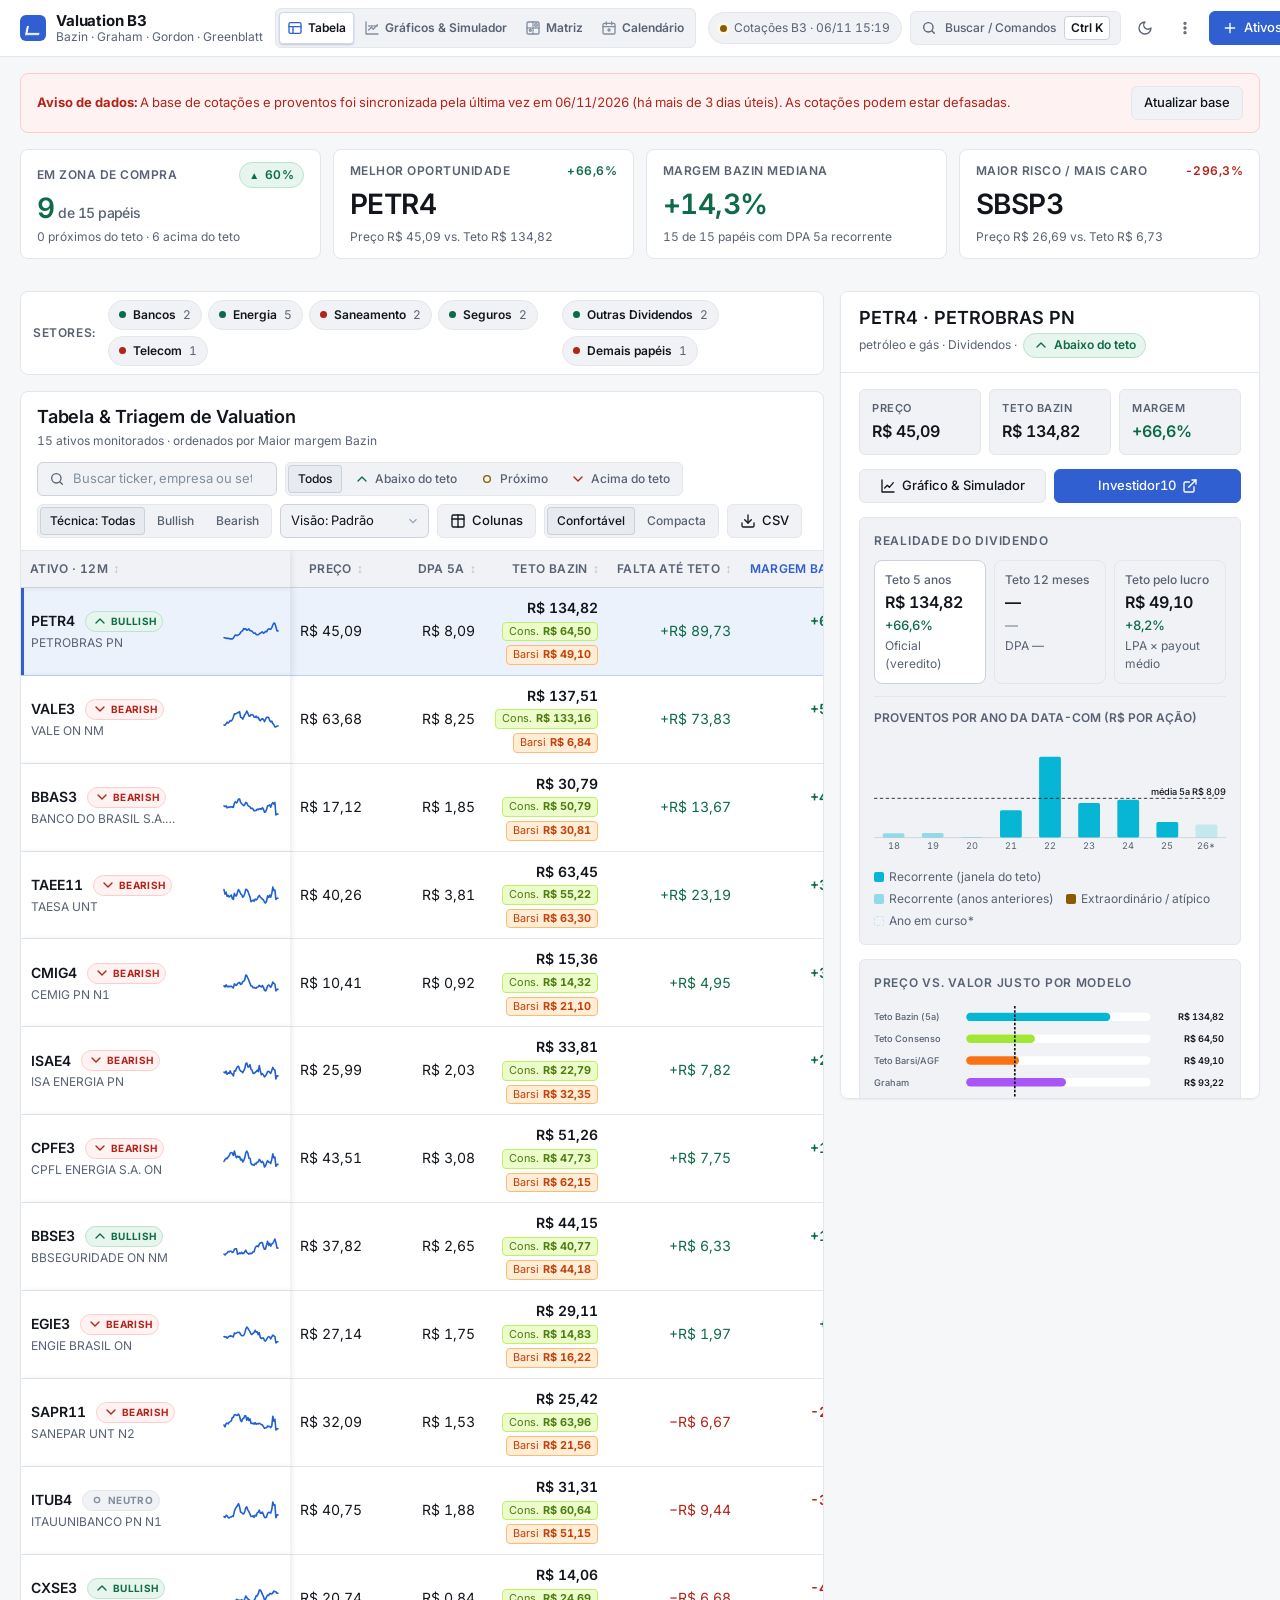
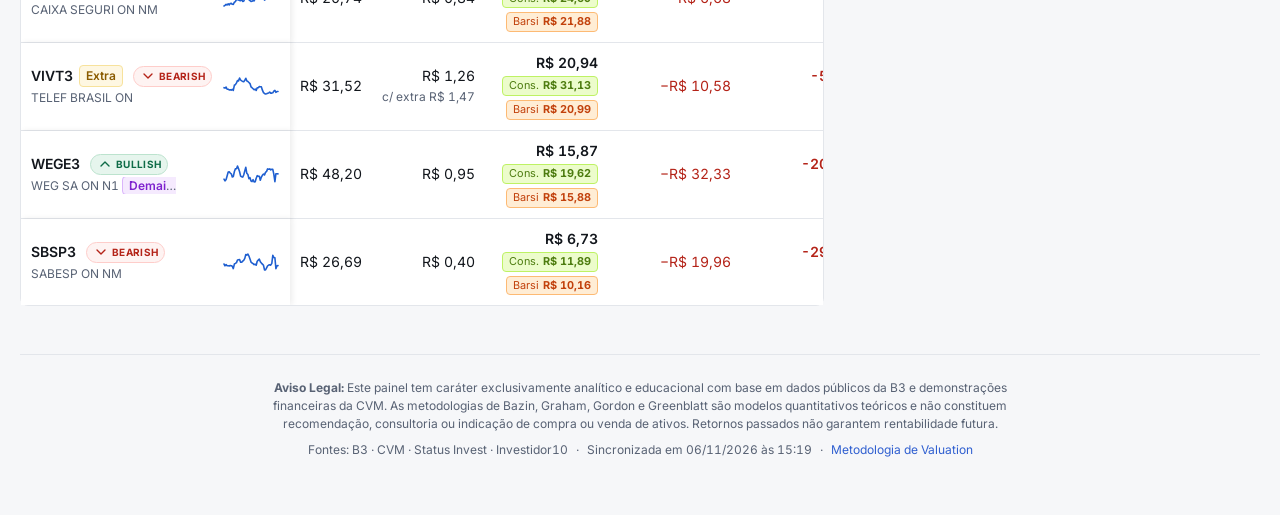
==== index.html @ 67bc3b2e "feat: ficha de realidade do dividendo e teto histórico do motor no painel" ====
<!DOCTYPE html>
<html lang="pt-BR">
<head>
  <meta charset="UTF-8">
  <meta name="viewport" content="width=device-width, initial-scale=1.0, viewport-fit=cover">
  <meta name="theme-color" content="#0F1217">
  <meta name="apple-mobile-web-app-capable" content="yes">
  <meta name="apple-mobile-web-app-status-bar-style" content="black-translucent">
  <title>Painel Executivo de Valuation · B3</title>
  <meta name="description" content="Painel executivo de valuation para ações da B3 baseado em Bazin, Graham, Gordon e Greenblatt. Acompanhe preços-teto, margem de segurança e proventos com atualização contínua.">
  <meta property="og:title" content="Painel Executivo de Valuation · B3">
  <meta property="og:description" content="Acompanhe preços-teto Bazin (K=6%), Graham, Gordon e Score Anti-Cilada de ações da B3.">
  <meta property="og:type" content="website">
  <meta name="twitter:card" content="summary_large_image">
  <link rel="icon" type="image/png" href="./favicon.png">
  <link rel="preload" href="./assets/fonts/inter-latin.woff2" as="font" type="font/woff2" crossorigin>
  <link rel="stylesheet" href="./assets/css/tokens.css?v=20261106_v7">
  <link rel="stylesheet" href="./assets/css/painel.css?v=20261106_v10">
  <style>
    /* Regras prioritárias com proteção absoluta contra cache de CSS */
    .d-bazin-proj-grid {
      display: flex !important;
      flex-direction: column !important;
      gap: 10px !important;
      width: 100% !important;
      margin-top: 10px !important;
    }
    .d-bazin-proj-card {
      display: flex !important;
      flex-direction: column !important;
      gap: 8px !important;
      width: 100% !important;
      box-sizing: border-box !important;
      padding: 12px 14px !important;
    }
    .more-menu-dropdown,
    .more-dropdown,
    .cols-menu {
      position: absolute !important;
      top: calc(100% + 6px) !important;
      right: 0 !important;
      z-index: 1000 !important;
    }
    .more-menu-dropdown.is-hidden,
    .more-dropdown.is-hidden,
    .cols-menu.is-hidden,
    .is-hidden {
      display: none !important;
    }
  </style>
  <script>
    (function() {
      try {
        var t = localStorage.getItem('painel_valuation_theme');
        if (window.location.search.includes('tema=light') || window.location.hash.includes('tema=light')) t = 'light';
        else if (window.location.search.includes('tema=dark') || window.location.hash.includes('tema=dark')) t = 'dark';
        if (t !== 'light' && t !== 'dark') {
          t = (window.matchMedia && window.matchMedia('(prefers-color-scheme: light)').matches) ? 'light' : 'dark';
        }
        document.documentElement.setAttribute('data-theme', t);
        var d = localStorage.getItem('painel_valuation_density');
        if (d) document.documentElement.setAttribute('data-density', d);
      } catch (e) {}
    })();
  </script>
</head>
<body>
<noscript>
  <div style="padding:16px;background:#E5645A;color:#fff;text-align:center;font-family:sans-serif;font-weight:600">
    Este painel requer JavaScript habilitado para carregar as análises de valuation e gráficos de mercado.
  </div>
</noscript>

<header class="topbar">
  <div class="topbar-inner">
    <div class="brand">
      <span class="brand-mark" aria-hidden="true"></span>
      <div class="brand-text">
        <span class="brand-title">Valuation B3</span>
        <span class="brand-sub">Bazin · Graham · Gordon · Greenblatt</span>
      </div>
    </div>

    <!-- Navegação principal entre as 4 abas -->
    <div class="view-nav-bar">
      <div class="view-tabs" id="main-view-tabs" role="tablist" aria-label="Navegação das visões do painel">
        <button type="button" class="view-tab is-active" role="tab" aria-selected="true" aria-controls="view-tabela" id="tab-btn-tabela" data-view-tab="tabela">
          <svg viewBox="0 0 24 24" aria-hidden="true"><rect x="3" y="4" width="18" height="16" rx="2"/><path d="M3 10h18M9 10v10"/></svg>
          <span>Tabela</span>
        </button>
        <button type="button" class="view-tab" role="tab" aria-selected="false" aria-controls="view-visual" id="tab-btn-visual" data-view-tab="visual">
          <svg viewBox="0 0 24 24" aria-hidden="true"><path d="M3 3v18h18"/><path d="m7 15 4-4 3 3 6-7"/><path d="M7 9h13" stroke-dasharray="2 2"/></svg>
          <span><span class="tab-label-desktop">Gráficos &amp; Simulador</span><span class="tab-label-mobile">Gráficos</span></span>
        </button>
        <button type="button" class="view-tab" role="tab" aria-selected="false" aria-controls="view-matriz" id="tab-btn-matriz" data-view-tab="matriz">
          <svg viewBox="0 0 24 24" aria-hidden="true"><rect x="3" y="3" width="18" height="18" rx="2"/><path d="M12 3v18M3 12h18" stroke-dasharray="2 2"/><circle cx="16.5" cy="7.5" r="2"/><circle cx="8" cy="15.5" r="1.5"/></svg>
          <span>Matriz</span>
        </button>
        <button type="button" class="view-tab" role="tab" aria-selected="false" aria-controls="view-calendario" id="tab-btn-calendario" data-view-tab="calendario">
          <svg viewBox="0 0 24 24" aria-hidden="true"><rect x="3" y="5" width="18" height="16" rx="2"/><path d="M16 3v4M8 3v4M3 10h18"/><circle cx="12" cy="15" r="1.5"/></svg>
          <span>Calendário</span>
        </button>
      </div>
      <span class="sr-only" id="view-nav-hint">Resumo executivo e tabela comparativa de valuation</span>
    </div>

    <div class="topbar-right">
      <button type="button" class="status-pill" id="status-pill" data-tip="Data de fechamento das cotações na B3 e horário da última sincronização da base (clique para atualizar)">
        <span class="status-dot" aria-hidden="true"></span>
        <span id="status-text"><span class="status-text-full">Carregando base…</span><span class="status-text-mobile">Carregando…</span></span>
      </button>

      <!-- Botão Gatilho da Paleta de Comandos -->
      <button type="button" class="btn btn-ghost topbar-cmd-btn" id="btn-open-cmd-palette" aria-label="Abrir paleta de comandos (Ctrl+K)" data-tip="Paleta de Comandos (Ctrl+K)">
        <svg viewBox="0 0 24 24" aria-hidden="true"><circle cx="11" cy="11" r="7"/><path d="m20 20-3.5-3.5"/></svg>
        <span class="cmd-text-label">Buscar / Comandos</span>
        <kbd class="kbd">Ctrl K</kbd>
      </button>

      <!-- Alternar Tema Claro/Escuro Direto na Topbar (1 clique) -->
      <button type="button" class="icon-btn" id="btn-toggle-theme" data-tip="Alternar tema escuro ou claro" aria-label="Alternar tema escuro ou claro">
        <svg viewBox="0 0 24 24" aria-hidden="true" id="theme-icon-svg"><circle cx="12" cy="12" r="4"/><path d="M12 2v2M12 20v2M4.93 4.93l1.41 1.41M17.66 17.66l1.41 1.41M2 12h2M20 12h2M6.34 17.66l-1.41 1.41M19.07 4.93l-1.41 1.41"/></svg>
      </button>

      <!-- Menu Mais Opções (Metodologia, Atalhos, Apresentação, Calculadora) -->
      <div class="more-menu-wrap">
        <button type="button" class="icon-btn" id="btn-open-more-menu" aria-haspopup="true" aria-expanded="false" aria-label="Mais opções e configurações" data-tip="Mais opções">
          <svg viewBox="0 0 24 24" aria-hidden="true"><circle cx="12" cy="12" r="1.5"/><circle cx="12" cy="5" r="1.5"/><circle cx="12" cy="19" r="1.5"/></svg>
        </button>
        <div class="more-menu-dropdown is-hidden" id="more-menu-dropdown" role="menu">
          <button type="button" class="more-menu-item" id="btn-more-methodology" role="menuitem">
            <svg viewBox="0 0 24 24" aria-hidden="true"><circle cx="12" cy="12" r="10"/><path d="M12 16v-4M12 8h.01"/></svg>
            <span>Metodologia</span>
          </button>
          <button type="button" class="more-menu-item" id="btn-more-shortcuts" role="menuitem">
            <svg viewBox="0 0 24 24" aria-hidden="true"><rect x="3" y="5" width="18" height="14" rx="2"/><path d="M7 15h10M7 9h2M11 9h2M15 9h2"/></svg>
            <span>Atalhos de teclado</span>
            <kbd class="kbd">?</kbd>
          </button>
          <button type="button" class="more-menu-item" id="btn-more-theme" role="menuitem">
            <svg viewBox="0 0 24 24" aria-hidden="true"><circle cx="12" cy="12" r="4"/><path d="M12 2v2M12 20v2M4.93 4.93l1.41 1.41M17.66 17.66l1.41 1.41M2 12h2M20 12h2M6.34 17.66l-1.41 1.41M19.07 4.93l-1.41 1.41"/></svg>
            <span>Alternar tema</span>
          </button>
          <button type="button" class="more-menu-item" id="btn-more-presentation" role="menuitem">
            <svg viewBox="0 0 24 24" aria-hidden="true"><rect x="2" y="3" width="20" height="14" rx="2"/><path d="M8 21h8M12 17v4"/></svg>
            <span>Modo Apresentação</span>
            <kbd class="kbd">P</kbd>
          </button>
          <div class="more-divider" role="separator"></div>
          <a href="./CalculadoraBazin.html" class="more-menu-item" role="menuitem">
            <svg viewBox="0 0 24 24" aria-hidden="true"><path d="M18 13v6a2 2 0 0 1-2 2H5a2 2 0 0 1-2-2V8a2 2 0 0 1 2-2h6"/><polyline points="15 3 21 3 21 9"/><line x1="10" y1="14" x2="21" y2="3"/></svg>
            <span>Calculadora Bazin ↗</span>
          </a>
        </div>
      </div>

      <!-- Botões de apoio mantidos no DOM para retrocompatibilidade direta com data.js -->
      <button type="button" class="icon-btn is-hidden" id="btn-open-methodology" aria-label="Metodologia"></button>
      <button type="button" class="icon-btn is-hidden" id="btn-toggle-presentation" aria-label="Apresentação"></button>
      <button type="button" class="icon-btn is-hidden" id="btn-open-shortcuts" aria-label="Atalhos"></button>

      <button type="button" class="btn btn-primary" id="btn-open-selector">
        <svg viewBox="0 0 24 24" aria-hidden="true"><path d="M12 5v14M5 12h14"/></svg>
        <span><span class="btn-text-desktop">Gerenciar ativos</span><span class="btn-text-mobile">Ativos</span></span>
      </button>
    </div>
  </div>
</header>

<main class="shell">

  <div class="alert alert-error is-hidden" id="engine-error-banner" role="alert"></div>

  <!-- ==================== ABA 1: TABELA & TRIAGEM ==================== -->
  <div class="view-pane" id="view-tabela" role="tabpanel" aria-labelledby="tab-btn-tabela">

    <!-- Faixa de Resumo Executivo (4 indicadores) -->
    <section class="kpi-grid" id="kpi-grid" aria-label="Resumo executivo do painel"></section>

    <!-- Estrutura Master-Detail (Tabela à esquerda + Raio-X à direita) -->
    <div class="master-detail-wrap" id="master-detail-wrap">
      <div class="master-col">

        <!-- Faixa Fina de Chips-Filtro de Cobertura Setorial -->
        <section class="sector-strip-card" aria-label="Filtrar por setor BESST ou categoria">
          <span class="sector-strip-label">Setores:</span>
          <div class="besst-grid" id="besst-coverage-grid"></div>
          <div class="cat-extra-grid" id="extra-categories-grid"></div>
        </section>

        <!-- Tabela Principal de Valuation -->
        <section class="card card-table">
          <div class="card-head card-head-wrap">
            <div>
              <h1 class="card-title">Tabela &amp; Triagem de Valuation</h1>
              <p class="card-sub" id="engine-count-badge">0 ativos exibidos</p>
            </div>
            <div class="toolbar">
              <label class="search">
                <svg viewBox="0 0 24 24" aria-hidden="true"><circle cx="11" cy="11" r="7"/><path d="m20 20-3.5-3.5"/></svg>
                <input type="search" id="input-filter-table" placeholder="Buscar ticker, empresa ou setor… (/)" autocomplete="off">
              </label>

              <!-- Situação frente ao teto Bazin -->
              <div class="segmented" role="group" aria-label="Filtrar por situação frente ao teto Bazin" id="verdict-filter">
                <button type="button" class="seg-btn is-active" data-verdict="todos">Todos</button>
                <button type="button" class="seg-btn" data-verdict="verde">
                  <span class="verdict-icon t-green" aria-hidden="true">
                    <svg viewBox="0 0 24 24" width="14" height="14" stroke="currentColor" stroke-width="2" fill="none"><path d="m18 15-6-6-6 6"/></svg>
                  </span>Abaixo do teto
                </button>
                <button type="button" class="seg-btn" data-verdict="amarelo">
                  <span class="verdict-icon t-yellow" aria-hidden="true">
                    <svg viewBox="0 0 24 24" width="14" height="14" stroke="currentColor" stroke-width="2" fill="none"><circle cx="12" cy="12" r="5"/></svg>
                  </span>Próximo
                </button>
                <button type="button" class="seg-btn" data-verdict="vermelho">
                  <span class="verdict-icon t-red" aria-hidden="true">
                    <svg viewBox="0 0 24 24" width="14" height="14" stroke="currentColor" stroke-width="2" fill="none"><path d="m6 9 6 6 6-6"/></svg>
                  </span>Acima do teto
                </button>
              </div>

              <!-- Filtro de Análise Técnica (Neutro) -->
              <div class="segmented" role="group" aria-label="Filtrar por análise técnica neutra" id="tech-signal-filter">
                <button type="button" class="seg-btn is-active" data-tech="todos">Técnica: Todas</button>
                <button type="button" class="seg-btn" data-tech="bullish">Bullish</button>
                <button type="button" class="seg-btn" data-tech="bearish">Bearish</button>
              </div>

              <!-- Visões Salvas (Valuation / Dividendos / Qualidade / Custom) -->
              <div class="select-wrap views-select-wrap">
                <span class="sr-only">Visão</span>
                <select id="select-saved-views" aria-label="Visões salvas de colunas">
                  <option value="padrao">Visão: Padrão</option>
                  <option value="valuation">Visão: Valuation</option>
                  <option value="dividendos">Visão: Dividendos</option>
                  <option value="qualidade">Visão: Qualidade</option>
                </select>
              </div>

              <!-- Seletor de Colunas Customizáveis -->
              <div class="cols-dropdown-wrap">
                <button type="button" class="btn btn-ghost" id="btn-toggle-cols-menu" aria-haspopup="true" aria-expanded="false" data-tip="Configurar colunas visíveis">
                  <svg viewBox="0 0 24 24" aria-hidden="true"><rect x="3" y="3" width="18" height="18" rx="2"/><path d="M12 3v18M3 9h18"/></svg>
                  <span>Colunas</span>
                </button>
                <div class="cols-menu is-hidden" id="cols-menu" role="menu">
                  <div class="cols-menu-head">Colunas Visíveis</div>
                  <label class="cols-menu-item"><input type="checkbox" data-col="dpa" checked><span>DPA 5a</span></label>
                  <label class="cols-menu-item"><input type="checkbox" data-col="falta" checked><span>Falta até teto</span></label>
                  <label class="cols-menu-item"><input type="checkbox" data-col="sustent" checked><span>Anti-Cilada</span></label>
                  <label class="cols-menu-item"><input type="checkbox" data-col="graham" checked><span>Graham</span></label>
                  <label class="cols-menu-item"><input type="checkbox" data-col="gordon" checked><span>Gordon</span></label>
                  <label class="cols-menu-item"><input type="checkbox" data-col="gb" checked><span>Greenblatt</span></label>
                </div>
              </div>

              <div class="segmented" role="group" aria-label="Densidade da tabela" id="table-density-group">
                <button type="button" class="seg-btn is-active" data-density="confortavel" data-tip="Espaçamento padrão para leitura executiva">Confortável</button>
                <button type="button" class="seg-btn" data-density="compacta" data-tip="Exibir mais linhas por tela">Compacta</button>
              </div>

              <button type="button" class="btn btn-ghost" id="btn-export-table-csv" data-tip="Exportar os ativos filtrados da tabela em formato CSV">
                <svg viewBox="0 0 24 24" aria-hidden="true"><path d="M21 15v4a2 2 0 0 1-2 2H5a2 2 0 0 1-2-2v-4"/><polyline points="7 10 12 15 17 10"/><line x1="12" y1="15" x2="12" y2="3"/></svg>
                <span>CSV</span>
              </button>

              <label class="select-wrap mobile-only">
                <span class="sr-only">Ordenar por</span>
                <select id="select-sort-mobile" aria-label="Ordenar por"></select>
              </label>
            </div>
          </div>

          <div class="filter-chips" id="active-filters"></div>

          <div class="table-wrap">
            <table class="vt" id="engine-valuation-table">
              <thead>
                <tr>
                  <th data-sort="ticker" data-tip="Código de negociação, setor e tendência de 12 meses">Ativo · 12m</th>
                  <th data-sort="preco" class="num" data-tip="Última cotação de fechamento na B3">Preço</th>
                  <th data-sort="dpa" class="num c-dpa" data-tip="Média anual de dividendos e JCP nos últimos 5 anos civis fechados">DPA 5a</th>
                  <th data-sort="teto" class="num" data-tip="Preço-teto Bazin (K = 6% fixo): DPA 5a ÷ 0,06">Teto Bazin</th>
                  <th data-sort="faltateto" class="num c-falta" data-tip="Diferença em reais até o Teto Bazin (Teto − Preço). Positivo = abaixo do teto.">Falta até teto</th>
                  <th data-sort="margem" class="num" data-tip="Margem de segurança Bazin = (Teto − Preço) ÷ Teto">Margem Bazin</th>
                  <th data-sort="veredito" data-tip="Posição atual do preço em relação ao Teto Bazin">Situação</th>
                  <th data-sort="sustentabilidade" class="c-sustent" data-tip="Score Anti-Cilada (0–100): regularidade 5a, cobertura pelo lucro, alavancagem e tendência">Anti-Cilada</th>
                  <th data-sort="graham" class="num c-graham th-secondary" data-tip="Valor intrínseco de Graham √(22,5 × LPA × VPA)">Graham</th>
                  <th data-sort="gordon" class="num c-gordon th-secondary" data-tip="Preço justo de Gordon: DPA × (1+g) ÷ (k − g)">Gordon</th>
                  <th data-sort="greenblatt" class="num c-gb th-secondary" data-tip="Posição no ranking Greenblatt (EBIT/EV + ROIC). Bancos não participam.">Greenblatt</th>
                  <th class="col-actions"><span class="sr-only">Ações</span></th>
                </tr>
              </thead>
              <tbody id="engine-valuation-tbody">
                <tr class="row-skeleton"><td colspan="12"><div class="skeleton"></div></td></tr>
                <tr class="row-skeleton"><td colspan="12"><div class="skeleton"></div></td></tr>
                <tr class="row-skeleton"><td colspan="12"><div class="skeleton"></div></td></tr>
              </tbody>
            </table>
          </div>
        </section>
      </div>

      <!-- COLUNA DIREITA: Painel Raio-X Integrado (Master-Detail) -->
      <aside class="detail-col" id="master-detail-pane" aria-label="Raio-X do ativo selecionado">
        <div class="detail-card-inner">
          <div class="detail-header-compact">
            <div>
              <h2 class="detail-pane-title" id="detail-title">Raio-X</h2>
              <p class="detail-pane-sub" id="detail-sub">Selecione um ativo na tabela para analisar</p>
            </div>
            <button type="button" class="icon-btn detail-close-mobile" id="btn-close-detail-pane" aria-label="Fechar painel Raio-X">
              <svg viewBox="0 0 24 24" aria-hidden="true"><path d="M6 6l12 12M18 6 6 18"/></svg>
            </button>
          </div>
          <div class="detail-pane-body" id="detail-body">
            <div class="detail-empty-state">
              <svg viewBox="0 0 24 24" class="empty-icon" aria-hidden="true"><circle cx="12" cy="12" r="10"/><path d="M12 16v-4M12 8h.01"/></svg>
              <p>Clique em qualquer linha da tabela ou use as setas ↑ / ↓ para inspecionar os fundamentos, múltiplos e histórico de proventos.</p>
            </div>
          </div>
        </div>
      </aside>
    </div>

  </div>

  <!-- ==================== ABA 2: GRÁFICOS & SIMULADOR ==================== -->
  <div class="view-pane is-hidden" id="view-visual" role="tabpanel" aria-labelledby="tab-btn-visual">

    <!-- Barra compacta de seleção exclusiva para dispositivos móveis (< 980px) -->
    <section class="card vmobile-bar" aria-label="Seleção rápida de papel">
      <div class="vmobile-row">
        <div class="vmobile-field">
          <label class="vctrl-label" for="visual-main-select">Papel em foco</label>
          <div class="select-wrap">
            <select id="visual-main-select" aria-label="Selecionar papel principal"></select>
          </div>
        </div>
        <div class="vmobile-field">
          <label class="vctrl-label" for="visual-compare-select">Comparar (até 4)</label>
          <div class="select-wrap">
            <select id="visual-compare-select" aria-label="Adicionar papel para comparação">
              <option value="">+ Comparar…</option>
            </select>
          </div>
        </div>
      </div>
      <div class="vmobile-chips" id="visual-mobile-cmp-chips"></div>
    </section>

    <div class="visual-workspace" id="visual-workspace">

      <!-- COLUNA ESQUERDA (Desktop): Explorador de Papéis Recolhível -->
      <aside class="card visual-sidebar" id="visual-sidebar" aria-label="Explorador de papéis da B3">
        <div class="vside-head">
          <div class="vside-title-row">
            <div class="vside-title-group">
              <h2 class="vside-title">Explorador</h2>
              <span class="vside-count mono" id="vside-count-badge">0</span>
            </div>
            <button type="button" class="vside-sort-btn" id="visual-list-sort" data-tip="Alternar ordenação da lista entre Maior Margem Bazin e Ordem Alfabética (A–Z)">
              Margem ↓
            </button>
          </div>

          <label class="search vside-search">
            <svg viewBox="0 0 24 24" aria-hidden="true"><circle cx="11" cy="11" r="7"/><path d="m20 20-3.5-3.5"/></svg>
            <input type="search" id="visual-search-input" placeholder="Buscar ticker ou setor… (/)" autocomplete="off">
          </label>

          <div class="vside-cats" id="visual-cat-filter" role="group" aria-label="Filtrar lista por categoria">
            <button type="button" class="vcat-btn is-active" data-vcat="todos">Todos</button>
            <button type="button" class="vcat-btn" data-vcat="painel">Painel</button>
            <button type="button" class="vcat-btn" data-vcat="besst">BESST</button>
            <button type="button" class="vcat-btn" data-vcat="dividendos">Divid.</button>
            <button type="button" class="vcat-btn" data-vcat="demais">Demais</button>
          </div>
        </div>

        <div class="vside-cmp-box" id="visual-compare-chips"></div>
        <div class="vside-list" id="visual-stock-list" role="listbox" aria-label="Ações disponíveis para análise"></div>
      </aside>

      <!-- COLUNA DIREITA: Cabeçalho + 4 Mini-KPIs + Gráfico de Preços-Teto + Simulador -->
      <div class="visual-main">

        <!-- Barra consolidada de Cabeçalho do Ativo + Controles Unificados -->
        <section class="card vhero-card">
          <div class="vhero-left" id="visual-asset-header"></div>
          <div class="vhero-right">
            <button type="button" class="btn btn-ghost" id="btn-toggle-visual-sidebar" data-tip="Recolher ou expandir a barra lateral para ampliar o gráfico" aria-pressed="false">
              <svg viewBox="0 0 24 24" aria-hidden="true"><rect x="3" y="3" width="18" height="18" rx="2"/><path d="M9 3v18"/></svg>
              <span>Explorador</span>
            </button>

            <div class="segmented vmode-seg" role="group" aria-label="Escala do gráfico" id="visual-chart-mode">
              <button type="button" class="seg-btn is-active" data-vmode="preco" data-tip="Cotação em R$ com linhas horizontais tracejadas dos preços-teto Bazin, Graham e Gordon">Preço (R$) &amp; Tetos</button>
              <button type="button" class="seg-btn" data-vmode="lucro_cotacao" data-tip="Comparativo histórico da Cotação vs. Lucro Líquido anual (Peter Lynch)">Cotação × Lucro</button>
              <button type="button" class="seg-btn" data-vmode="margem_bazin" data-tip="Compara a margem de segurança histórica em relação ao Teto Bazin (0% = linha do teto)">Margem vs. Bazin (%)</button>
              <button type="button" class="seg-btn" data-vmode="variacao" data-tip="Variação percentual acumulada da cotação desde o início da janela">Variação (%)</button>
            </div>

            <div class="segmented vperiod-seg" role="group" aria-label="Período do gráfico e simulação" id="visual-period-group">
              <button type="button" class="seg-btn" data-vperiod="6m">6M</button>
              <button type="button" class="seg-btn" data-vperiod="1y">1A</button>
              <button type="button" class="seg-btn" data-vperiod="2y">2A</button>
              <button type="button" class="seg-btn" data-vperiod="3y">3A</button>
              <button type="button" class="seg-btn is-active" data-vperiod="5y">5A</button>
              <button type="button" class="seg-btn" data-vperiod="10y">10A</button>
            </div>

            <button type="button" class="btn btn-ghost" id="btn-export-visual-png" data-tip="Exportar o gráfico de preços atual como imagem PNG">
              <svg viewBox="0 0 24 24" aria-hidden="true"><path d="M21 15v4a2 2 0 0 1-2 2H5a2 2 0 0 1-2-2v-4"/><polyline points="7 10 12 15 17 10"/><line x1="12" y1="15" x2="12" y2="3"/></svg>
              <span>PNG</span>
            </button>
          </div>
        </section>

        <!-- 4 Mini-KPIs do Ativo em Foco -->
        <section class="vasset-kpis" id="visual-asset-kpis" aria-label="Indicadores-chave do papel em foco"></section>

        <!-- CARD 1: HISTÓRICO DE PREÇOS VS PREÇOS-TETO TRACEJADOS -->
        <section class="card vcard-chart" id="visual-ceiling-card">
          <div class="vlegend-bar" id="visual-ceiling-legend"></div>
          <div class="vpeers-bar" id="visual-peer-suggestions"></div>
          <div class="vchart-stage">
            <div class="vhud" id="visual-price-hud"></div>
            <div class="vsvg-container" id="visual-price-svg-wrap"></div>
          </div>
          <div class="vtrap-panel" id="visual-valuetrap-box"></div>
          <div class="vcompare-table-wrap" id="visual-compare-ceilings-wrap"></div>
        </section>

        <!-- CARD 2: SIMULADOR DE RENDIMENTO NO PERÍODO COM DIVIDENDOS -->
        <section class="card vcard-sim" id="visual-sim-card">
          <div class="card-head card-head-wrap">
            <div>
              <h2 class="card-title">Simulador de Rendimento Total (Cotação + Dividendos)</h2>
              <p class="card-sub" id="sim-subtitle">Quanto teria rendido um aporte inicial no período selecionado considerando os proventos distribuídos</p>
            </div>
            <div class="vsim-controls">
              <!-- Período e Data Móvel do Simulador -->
              <div class="vsim-period-group">
                <div class="segmented" role="group" aria-label="Período do simulador" id="sim-period-presets">
                  <button type="button" class="seg-btn" data-sim-period="1y">1A</button>
                  <button type="button" class="seg-btn" data-sim-period="2y">2A</button>
                  <button type="button" class="seg-btn" data-sim-period="3y">3A</button>
                  <button type="button" class="seg-btn is-active" data-sim-period="5y">5A</button>
                  <button type="button" class="seg-btn" data-sim-period="10y">10A</button>
                  <button type="button" class="seg-btn" data-sim-period="max">Máx</button>
                  <button type="button" class="seg-btn" data-sim-period="custom">Personalizado</button>
                </div>
                <div class="vsim-date-range is-hidden" id="sim-custom-dates">
                  <label class="vsim-date-label">
                    <span>De</span>
                    <input type="date" id="sim-date-start" class="input-date" aria-label="Data inicial da simulação">
                  </label>
                  <label class="vsim-date-label">
                    <span>Até</span>
                    <input type="date" id="sim-date-end" class="input-date" aria-label="Data final da simulação">
                  </label>
                </div>
              </div>

              <div class="vsim-capital-group">
                <label class="vsim-input-wrap" for="sim-capital-input">
                  <span class="vsim-prefix">R$</span>
                  <input type="number" id="sim-capital-input" value="10000" min="100" step="500" aria-label="Valor inicial investido em reais">
                </label>
                <div class="vsim-presets" id="sim-capital-presets">
                  <button type="button" class="chip-mini" data-capital="1000">1k</button>
                  <button type="button" class="chip-mini" data-capital="5000">5k</button>
                  <button type="button" class="chip-mini is-on" data-capital="10000">10k</button>
                  <button type="button" class="chip-mini" data-capital="50000">50k</button>
                </div>
              </div>

              <div class="segmented" role="group" aria-label="Modo de tratamento dos dividendos" id="sim-reinvest-group">
                <button type="button" class="seg-btn is-active" data-reinvest="1" data-tip="Recompra ações automaticamente na data-com de cada provento">Reinvestindo</button>
                <button type="button" class="seg-btn" data-reinvest="0" data-tip="Mantém quantidade fixa de ações e acumula os dividendos em caixa">No bolso</button>
              </div>

              <button type="button" class="chip vsim-tax-btn is-on" id="sim-net-jcp-btn" data-tip="Desconta 15% de Imposto de Renda retido na fonte apenas sobre JCP (Dividendos permanecem isentos)">
                <i></i><span>JCP líq. 15%</span>
              </button>
            </div>
          </div>

          <!-- Barra de Benchmarks Históricos Comparativos -->
          <div class="vsim-benchmarks-bar" id="sim-benchmarks-bar" role="group" aria-label="Comparar com indicadores de referência">
            <span class="vsim-bench-label">Comparar com:</span>
            <div class="vsim-bench-chips" id="sim-benchmarks-group">
              <button type="button" class="bench-chip is-on" data-sim-bench="CDI" data-tip="Taxa DI (100% do CDI acumulado no período · BCB SGS 4391)">
                <i class="dot dot-bench-cdi" aria-hidden="true"></i><span>CDI</span>
              </button>
              <button type="button" class="bench-chip is-on" data-sim-bench="WRLD11" data-tip="Investo FTSE Global Equities ETF (WRLD11 · Índice Global VT em R$)">
                <i class="dot dot-bench-wrld11" aria-hidden="true"></i><span>WRLD11</span>
              </button>
              <button type="button" class="bench-chip is-on" data-sim-bench="MUND11" data-tip="ETF Global de Ações em Reais (MUND11)">
                <i class="dot dot-bench-mund11" aria-hidden="true"></i><span>MUND11</span>
              </button>
              <button type="button" class="bench-chip is-on" data-sim-bench="B5P211" data-tip="It Now IMA-B5 P2 ETF (B5P211 · Tesouro IPCA+ de curto prazo)">
                <i class="dot dot-bench-b5p211" aria-hidden="true"></i><span>B5P211</span>
              </button>
              <button type="button" class="bench-chip is-on" data-sim-bench="IPCA" data-tip="Inflação Oficial Acumulada (IPCA · IBGE / BCB SGS 433)">
                <i class="dot dot-bench-ipca" aria-hidden="true"></i><span>IPCA</span>
              </button>
            </div>
            <div class="vsim-bench-actions">
              <button type="button" class="btn-link-dim" id="btn-sim-bench-all">Todos</button>
              <span class="t-dim">·</span>
              <button type="button" class="btn-link-dim" id="btn-sim-bench-none">Limpar</button>
            </div>
          </div>

          <div class="vsim-kpis" id="sim-kpi-grid"></div>
          <div class="vchart-stage">
            <div class="vhud" id="sim-chart-hud"></div>
            <div class="vsvg-container" id="sim-svg-wrap"></div>
          </div>
          <div class="vcompare-table-wrap" id="sim-breakdown-wrap"></div>
        </section>

      </div>
    </div>

  </div>

  <!-- ==================== ABA 3: MATRIZ DESCONTO × QUALIDADE ==================== -->
  <div class="view-pane is-hidden" id="view-matriz" role="tabpanel" aria-labelledby="tab-btn-matriz">

    <section class="card">
      <div class="card-head card-head-wrap">
        <div>
          <h1 class="card-title">Matriz Desconto × Qualidade</h1>
          <p class="card-sub">Cruze Margem de Segurança (Bazin ou Graham) com Rentabilidade (ROE ou ROIC) para separar oportunidades sólidas de armadilhas de valor</p>
        </div>
        <div class="mctrl-bar">
          <div class="segmented" id="matriz-scope-group" role="group" aria-label="Escopo da Matriz">
            <button type="button" class="seg-btn is-active" data-mscope="painel">Painel</button>
            <button type="button" class="seg-btn" data-mscope="besst">BESST</button>
            <button type="button" class="seg-btn" data-mscope="dividendos">Dividendos</button>
            <button type="button" class="seg-btn" data-mscope="demais">Demais</button>
            <button type="button" class="seg-btn" data-mscope="todos">Todos</button>
          </div>

          <div class="segmented" id="matriz-xaxis-group" role="group" aria-label="Eixo X de Desconto">
            <button type="button" class="seg-btn is-active" data-mx="bazin" data-tip="Eixo horizontal: Margem Bazin (K=6%)">X: Bazin</button>
            <button type="button" class="seg-btn" data-mx="graham" data-tip="Eixo horizontal: Margem Graham (inclui ações sem dividendos)">X: Graham</button>
          </div>

          <div class="segmented" id="matriz-yaxis-group" role="group" aria-label="Eixo Y de Qualidade">
            <button type="button" class="seg-btn is-active" data-my="roe" data-tip="Eixo vertical: ROE (Retorno sobre Patrimônio, referência ≥ 15%)">Y: ROE</button>
            <button type="button" class="seg-btn" data-my="roic" data-tip="Eixo vertical: ROIC operacional (referência ≥ 12%; bancos ficam fora)">Y: ROIC</button>
          </div>

          <button type="button" class="chip" id="matriz-notrap-btn" data-tip="Oculta ativos classificados como Risco Cilada (Score Anti-Cilada < 50)">
            <i></i><span>Ocultar Risco Cilada</span>
          </button>

          <label class="search mctrl-search">
            <svg viewBox="0 0 24 24" aria-hidden="true"><circle cx="11" cy="11" r="7"/><path d="m20 20-3.5-3.5"/></svg>
            <input type="search" id="matriz-search-input" placeholder="Destacar ticker ou setor… (/)" autocomplete="off">
          </label>

          <button type="button" class="btn btn-ghost" id="btn-export-matriz-png" data-tip="Exportar o gráfico da Matriz como imagem PNG">
            <svg viewBox="0 0 24 24" aria-hidden="true"><path d="M21 15v4a2 2 0 0 1-2 2H5a2 2 0 0 1-2-2v-4"/><polyline points="7 10 12 15 17 10"/><line x1="12" y1="15" x2="12" y2="3"/></svg>
            <span>PNG</span>
          </button>
        </div>
      </div>

      <!-- 4 Cartões de Quadrante clicáveis em linha acima do gráfico -->
      <div class="mquad-grid" id="matriz-quadrants-grid"></div>

      <!-- Palco do Gráfico de Dispersão + Tooltip/HUD -->
      <div class="vchart-stage">
        <div class="vhud" id="matriz-hud"></div>
        <div class="vsvg-container" id="matriz-svg-wrap"></div>
      </div>

      <!-- Tabela ranqueada do quadrante ativo -->
      <div class="vcompare-table-wrap" id="matriz-table-wrap"></div>
    </section>

  </div>

  <!-- ==================== ABA 4: CALENDÁRIO DE DIVIDENDOS ==================== -->
  <div class="view-pane is-hidden" id="view-calendario" role="tabpanel" aria-labelledby="tab-btn-calendario">

    <!-- Barra de filtros compacta do Calendário -->
    <section class="card cal-toolbar-card">
      <div class="cal-toolbar-inner">
        <div>
          <h1 class="card-title">Calendário de Dividendos &amp; Sazonalidade</h1>
          <p class="card-sub">Datas-com oficiais em aberto, fluxo de pagamentos agendados e recorrência mensal nos últimos 5 anos</p>
        </div>

        <div class="mctrl-bar">
          <div class="segmented" id="cal-scope-group" role="group" aria-label="Escopo do Calendário">
            <button type="button" class="seg-btn is-active" data-cscope="painel">Painel</button>
            <button type="button" class="seg-btn" data-cscope="besst">BESST</button>
            <button type="button" class="seg-btn" data-cscope="dividendos">Dividendos</button>
            <button type="button" class="seg-btn" data-cscope="todos">Todos</button>
          </div>

          <div class="cal-month-controls">
            <label class="select-wrap">
              <span class="sr-only">Filtrar por mês</span>
              <select id="cal-month-select" aria-label="Filtrar por mês">
                <option value="0">Todos os 12 meses</option>
                <option value="1">Janeiro</option>
                <option value="2">Fevereiro</option>
                <option value="3">Março</option>
                <option value="4">Abril</option>
                <option value="5">Maio</option>
                <option value="6">Junho</option>
                <option value="7">Julho</option>
                <option value="8">Agosto</option>
                <option value="9">Setembro</option>
                <option value="10">Outubro</option>
                <option value="11">Novembro</option>
                <option value="12">Dezembro</option>
              </select>
            </label>
            <button type="button" class="btn btn-ghost" id="cal-cur-month-btn">Mês atual</button>
          </div>

          <label class="search cal-search">
            <svg viewBox="0 0 24 24" aria-hidden="true"><circle cx="11" cy="11" r="7"/><path d="m20 20-3.5-3.5"/></svg>
            <input type="search" id="cal-search-input" placeholder="Filtrar ticker ou setor… (/)" autocomplete="off">
          </label>

          <button type="button" class="btn btn-ghost" id="btn-export-cal-csv" data-tip="Exportar agenda de proventos e sazonalidade em CSV">
            <svg viewBox="0 0 24 24" aria-hidden="true"><path d="M21 15v4a2 2 0 0 1-2 2H5a2 2 0 0 1-2-2v-4"/><polyline points="7 10 12 15 17 10"/><line x1="12" y1="15" x2="12" y2="3"/></svg>
            <span>CSV</span>
          </button>
        </div>
      </div>
    </section>

    <!-- 4 KPIs de Agenda & Cobertura Mensal -->
    <section class="cal-kpi-grid" id="cal-kpi-grid" aria-label="Resumo da agenda de proventos"></section>

    <!-- Duas Colunas: Datas-Com em Aberto + Pagamentos Agendados / Últimos Pagos -->
    <div class="cal-events-grid">
      <section class="card">
        <div class="card-head">
          <div>
            <h2 class="card-title">Datas-Com em Aberto</h2>
            <p class="card-sub">Anúncios oficiais com direito a proventos ainda em aberto na B3</p>
          </div>
        </div>
        <div id="cal-upcoming-datacom"></div>
      </section>

      <section class="card">
        <div class="card-head card-head-wrap">
          <div>
            <h2 class="card-title">Pagamentos</h2>
            <p class="card-sub">Depósitos agendados e histórico do último provento pago</p>
          </div>
          <div class="segmented" id="cal-paymode-group" role="group" aria-label="Alternar entre pagamentos agendados e últimos pagos">
            <button type="button" class="seg-btn is-active" data-cpaymode="agendados">A Receber</button>
            <button type="button" class="seg-btn" data-cpaymode="pagos">Últimos Pagos</button>
          </div>
        </div>
        <div id="cal-payments-list"></div>
      </section>
    </div>

    <!-- Mapa Sazonal 12 Meses (Jan–Dez) -->
    <section class="card">
      <div class="card-head card-head-wrap">
        <div>
          <h2 class="card-title">Mapa Sazonal de Dividendos (Jan–Dez)</h2>
          <p class="card-sub">Frequência de data-com nos últimos 5 anos civis fechados (ex.: 5/5 = pagou no mês em todos os 5 anos · ★ = data-com oficial aberta)</p>
        </div>
      </div>
      <div id="cal-heatmap-wrap"></div>
    </section>

  </div>

  <footer class="main-footer" id="main-footer">
    <div class="footer-legal">
      <strong>Aviso Legal:</strong> Este painel tem caráter exclusivamente analítico e educacional com base em dados públicos da B3 e demonstrações financeiras da CVM. As metodologias de Bazin, Graham, Gordon e Greenblatt são modelos quantitativos teóricos e não constituem recomendação, consultoria ou indicação de compra ou venda de ativos. Retornos passados não garantem rentabilidade futura.
    </div>
    <div class="footer-meta">
      <span>Fontes: B3 · CVM · Status Invest · Investidor10</span>
      <span>·</span>
      <span id="footer-data-sinc">Base atualizada</span>
      <span>·</span>
      <a href="#" id="footer-link-metodologia">Metodologia de Valuation</a>
    </div>
  </footer>
</main>

<!-- Modal de Metodologia -->
<div class="popover-modal is-hidden" id="methodology-modal" role="dialog" aria-modal="true" aria-labelledby="methodology-title">
  <div class="popover-dialog">
    <div class="popover-head">
      <h2 id="methodology-title">Metodologia de Valuation</h2>
      <button type="button" class="icon-btn" data-close-modal="methodology-modal" aria-label="Fechar metodologia">
        <svg viewBox="0 0 24 24" aria-hidden="true"><path d="M6 6l12 12M18 6 6 18"/></svg>
      </button>
    </div>
    <dl class="notes">
      <div><dt>Preço-Teto Bazin (K = 6%)</dt><dd>DPA médio dos últimos 5 anos civis fechados dividido por 0,06 (fixo). Considera apenas dividendos e JCP recorrentes pelas datas-com oficiais. Margem = (Teto − Preço) ÷ Teto.</dd></div>
      <div><dt>Score Anti-Cilada (0–100)</dt><dd>Métrica proprietária com 4 pilares de 25 pontos cada: Regularidade (pagou nos 5 anos), Cobertura (Payout &le; 100% e Lucro estável), Solvência/Qualidade (Alavancagem equilibrada e ROE &ge; 10%) e Tendência do DPA. Abaixo de 50 = Risco Cilada.</dd></div>
      <div><dt>Graham &amp; Gordon</dt><dd>Graham: √(22,5 × LPA × VPA), referência de valor intrínseco. Gordon: DPA × (1+g) ÷ (k − g), modelo de fluxo descontado de dividendos perpétuos.</dd></div>
      <div><dt>Greenblatt (Fórmula Mágica)</dt><dd>Ranqueia empresas combinando maior Rendimento dos Lucros (EBIT/EV) com maior Retorno sobre Capital (ROIC). Bancos não participam por operarem com estrutura contábil distinta.</dd></div>
    </dl>
  </div>
</div>

<!-- Modal de Atalhos de Teclado -->
<div class="popover-modal is-hidden" id="shortcuts-modal" role="dialog" aria-modal="true" aria-labelledby="shortcuts-title">
  <div class="popover-dialog">
    <div class="popover-head">
      <h2 id="shortcuts-title">Atalhos de Teclado</h2>
      <button type="button" class="icon-btn" data-close-modal="shortcuts-modal" aria-label="Fechar atalhos">
        <svg viewBox="0 0 24 24" aria-hidden="true"><path d="M6 6l12 12M18 6 6 18"/></svg>
      </button>
    </div>
    <div class="shortcut-grid">
      <div class="shortcut-row"><span>Paleta de comandos</span><span><kbd class="kbd">Ctrl+K</kbd> ou <kbd class="kbd">Cmd+K</kbd></span></div>
      <div class="shortcut-row"><span>Focar busca da tabela</span><kbd class="kbd">/</kbd></div>
      <div class="shortcut-row"><span>Navegar ativos na tabela</span><span><kbd class="kbd">↑</kbd> <kbd class="kbd">↓</kbd></span></div>
      <div class="shortcut-row"><span>Alternar abas (1 a 4)</span><span><kbd class="kbd">1</kbd> <kbd class="kbd">2</kbd> <kbd class="kbd">3</kbd> <kbd class="kbd">4</kbd></span></div>
      <div class="shortcut-row"><span>Modo Apresentação</span><kbd class="kbd">P</kbd></div>
      <div class="shortcut-row"><span>Fechar modais / painel</span><kbd class="kbd">Esc</kbd></div>
      <div class="shortcut-row"><span>Lista de atalhos</span><kbd class="kbd">?</kbd></div>
    </div>
  </div>
</div>

<!-- Gaveta de seleção de ativos (Universo) -->
<div class="overlay is-hidden" id="overlay" data-close-drawer></div>

<aside class="drawer is-hidden" id="selector-drawer" role="dialog" aria-modal="true" aria-labelledby="selector-title">
  <div class="drawer-head">
    <div>
      <h2 id="selector-title">Gerenciar ativos</h2>
      <p class="card-sub" id="universe-total-badge">0 disponíveis</p>
    </div>
    <button type="button" class="icon-btn" data-close-drawer aria-label="Fechar">
      <svg viewBox="0 0 24 24" aria-hidden="true"><path d="M6 6l12 12M18 6 6 18"/></svg>
    </button>
  </div>
  <div class="drawer-body">
    <label class="search search-block">
      <svg viewBox="0 0 24 24" aria-hidden="true"><circle cx="11" cy="11" r="7"/><path d="m20 20-3.5-3.5"/></svg>
      <input type="search" id="input-search-universe" placeholder="Buscar ticker, empresa ou setor · Enter adiciona" autocomplete="off">
    </label>
    <div class="feedback" id="search-universe-feedback" aria-live="polite"></div>
    <div class="quick-actions">
      <button type="button" class="btn btn-ghost" id="btn-select-besst-universe">Somente BESST</button>
      <button type="button" class="btn btn-ghost" id="btn-select-dividendos-universe">Outras Dividendos</button>
      <button type="button" class="btn btn-ghost" id="btn-select-demais-universe">Demais papéis</button>
      <button type="button" class="btn btn-ghost" id="btn-select-green-universe">Abaixo do teto</button>
      <button type="button" class="btn btn-ghost" id="btn-select-all-universe">Selecionar todos</button>
      <button type="button" class="btn btn-ghost btn-danger" id="btn-clear-universe">Limpar</button>
    </div>
    <div class="universe" id="universe-chips-list"></div>
  </div>
</aside>

<!-- Paleta de Comandos (Ctrl+K) -->
<div class="cmd-palette-backdrop is-hidden" id="cmd-palette-backdrop" role="dialog" aria-modal="true" aria-label="Paleta de Comandos">
  <div class="cmd-palette-box">
    <div class="cmd-palette-input-wrap">
      <svg viewBox="0 0 24 24" width="18" height="18" stroke="currentColor" stroke-width="2" fill="none" aria-hidden="true"><circle cx="11" cy="11" r="7"/><path d="m20 20-3.5-3.5"/></svg>
      <input type="search" id="cmd-palette-input" placeholder="Digite um ativo, setor, aba ou comando… (ex: PETR4, Matriz, Claro, Bazin)" autocomplete="off">
      <kbd class="kbd">ESC</kbd>
    </div>
    <div class="cmd-palette-results" id="cmd-palette-results" role="listbox"></div>
    <div class="cmd-palette-foot">
      <span><kbd class="kbd">↑</kbd> <kbd class="kbd">↓</kbd> navegar</span>
      <span><kbd class="kbd">↵ Enter</kbd> selecionar</span>
      <span><kbd class="kbd">Esc</kbd> fechar</span>
    </div>
  </div>
</div>

<!-- Container de Notificações Toast com Ação de Desfazer -->
<div class="app-toast-container" id="app-toast-container" aria-live="polite"></div>

<div class="tooltip" id="tooltip" role="tooltip"></div>

<script src="./assets/js/data.js?v=20261106_v10"></script>
<script src="./assets/js/visao_grafica.js?v=20261106_v10"></script>
<script src="./assets/js/matriz_calendario.js?v=20261106_v7"></script>
</body>
</html>
---- assets/css/tokens.css ----
/* ==========================================================================
   DESIGN TOKENS · VALUATION B3
   Direção de Arte: Sóbria, Calma, Densa e Precisa
   Inspirado em: Linear, Stripe Dashboard e TradingView
   ========================================================================== */

/* --------------------------------------------------------------------------
   1. Tipografia: Inter Variável (Auto-Hospedada)
   -------------------------------------------------------------------------- */
@font-face {
  font-family: 'Inter';
  font-style: normal;
  font-weight: 100 900;
  font-display: swap;
  src: url('../fonts/inter-latin.woff2') format('woff2');
  unicode-range: U+0000-00FF, U+0131, U+0152-0153, U+02BB-02BC, U+02C6, U+02DA, U+02DC, U+0304, U+0308, U+0329, U+2000-206F, U+2074, U+20AC, U+2122, U+2191, U+2193, U+2212, U+2215, U+FEFF, U+FFFD;
}

@font-face {
  font-family: 'Inter';
  font-style: normal;
  font-weight: 100 900;
  font-display: swap;
  src: url('../fonts/inter-latin-ext.woff2') format('woff2');
  unicode-range: U+0100-02BA, U+02BD-02C5, U+02C7-02CC, U+02CE-02D7, U+02DD-02FF, U+0300-0303, U+0305-0307, U+0309-0328, U+032A-0338, U+033E-033F, U+0342-0345, U+0363-036F, U+1AB0-1ABE, U+1DC0-1DFF, U+20A0-20BF, U+FB00-FB04;
}

/* --------------------------------------------------------------------------
   2. Variáveis Globais e Tema Escuro (Padrão)
   -------------------------------------------------------------------------- */
:root {
  /* Famílias Tipográficas */
  --font-sans: 'Inter', -apple-system, BlinkMacSystemFont, 'Segoe UI', Roboto, Helvetica, Arial, sans-serif;
  --font-mono: 'Inter', ui-monospace, SFMono-Regular, Menlo, Monaco, Consolas, monospace;

  /* Escala Tipográfica Estrita (12 / 13 / 14 / 16 / 20 / 28) */
  --text-2xs: 0.75rem;     /* 12px - Metadados, tooltips, tags secundárias */
  --text-xs:  0.8125rem;   /* 13px - Células densas, rótulos de tabela compacta */
  --text-sm:  0.875rem;    /* 14px - Texto base, corpo de tabela regular */
  --text-base: 1rem;       /* 16px - Títulos de cartões, subtítulos, botões padrão */
  --text-lg:  1.25rem;     /* 20px - Cabeçalhos de seção, números de destaque */
  --text-xl:  1.75rem;     /* 28px - Títulos de página, KPIs executivos */

  /* Alturas de Linha */
  --leading-none: 1;
  --leading-tight: 1.25;
  --leading-normal: 1.45;
  --leading-relaxed: 1.6;

  /* Pesos Estritos (Apenas 400 / 500 / 600) */
  --weight-regular: 400;
  --weight-medium: 500;
  --weight-semibold: 600;

  /* Grade de Espaçamento (Base 4px / 8px) */
  --space-1: 0.25rem;   /* 4px */
  --space-2: 0.5rem;    /* 8px */
  --space-3: 0.75rem;   /* 12px */
  --space-4: 1rem;      /* 16px */
  --space-5: 1.25rem;   /* 20px */
  --space-6: 1.5rem;    /* 24px */
  --space-8: 2rem;      /* 32px */
  --space-10: 2.5rem;   /* 40px */
  --space-12: 3rem;     /* 48px */

  /* Raios de Arredondamento (Sóbrio 6px / 8px) */
  --radius-xs: 4px;
  --radius-sm: 6px;
  --radius-md: 8px;
  --radius-lg: 10px;
  --radius-full: 9999px;

  /* Transições Precisas (120ms - 200ms) */
  --transition-fast: 120ms cubic-bezier(0.16, 1, 0.3, 1);
  --transition-normal: 160ms cubic-bezier(0.16, 1, 0.3, 1);
  --transition-slow: 220ms cubic-bezier(0.16, 1, 0.3, 1);

  /* ---------------- Tema Escuro (Default / ~#0F1217) ---------------- */
  --color-scheme: dark;
  --bg-app: #0F1217;
  --bg-surface: #151A21;
  --bg-surface-elevated: #1B212A;
  --bg-surface-hover: #222935;
  --bg-surface-active: #28313F;
  --bg-row-selected: #182334;
  --bg-row-selected-hover: #1E2C42;

  --border-subtle: rgba(255, 255, 255, 0.04);
  --border-default: rgba(255, 255, 255, 0.07);
  --border-strong: rgba(255, 255, 255, 0.14);
  --border-focus: #5B8DEF;

  --text-primary: #E7EAEE;
  --text-secondary: #9AA4B2;
  --text-muted: #647082;
  --text-on-accent: #FFFFFF;

  /* Acento Único (Azul Sereno) */
  --color-accent: #5B8DEF;
  --color-accent-hover: #719EF3;
  --color-accent-subtle: rgba(91, 141, 239, 0.12);
  --color-accent-border: rgba(91, 141, 239, 0.28);

  /* Vereditos Dessaturados (Diferenciados por matiz, luminosidade e ícone) */
  --verdict-green-text: #3FB68B;
  --verdict-green-bg: rgba(63, 182, 139, 0.12);
  --verdict-green-border: rgba(63, 182, 139, 0.24);

  --verdict-yellow-text: #E0A93B;
  --verdict-yellow-bg: rgba(224, 169, 59, 0.12);
  --verdict-yellow-border: rgba(224, 169, 59, 0.24);

  --verdict-red-text: #E5645A;
  --verdict-red-bg: rgba(229, 100, 90, 0.12);
  --verdict-red-border: rgba(229, 100, 90, 0.24);

  --verdict-neutral-text: #9AA4B2;
  --verdict-neutral-bg: rgba(154, 164, 178, 0.10);
  --verdict-neutral-border: rgba(154, 164, 178, 0.20);

  /* Sinal Técnico Neutro (sem poluir o veredito de valuation) */
  --signal-bullish-text: #70A2F3;
  --signal-bullish-bg: rgba(112, 162, 243, 0.12);
  --signal-bullish-border: rgba(112, 162, 243, 0.24);

  --signal-bearish-text: #C491EC;
  --signal-bearish-bg: rgba(196, 145, 236, 0.12);
  --signal-bearish-border: rgba(196, 145, 236, 0.24);

  --signal-neutral-text: #8E9BAE;
  --signal-neutral-bg: rgba(142, 155, 174, 0.10);
  --signal-neutral-border: rgba(142, 155, 174, 0.20);

  /* Séries de Gráfico (Calibradas para contraste AA no Escuro) */
  --series-price: #70A2F3;        /* Cotação (Azul suave) */
  --series-bazin: #2DD4BF;        /* Teto Bazin Histórico 5a (Teal) */
  --series-consenso: #A3E635;     /* Teto Consenso Mercado (Lime neon) */
  --series-barsi: #FB923C;        /* Teto Fundamentalista Barsi/AGF (Laranja) */
  --series-graham: #C084FC;       /* Teto Graham (Lilás) */
  --series-gordon: #F472B6;       /* Teto Gordon (Rosa) */
  --series-grid: rgba(255, 255, 255, 0.05);
  --series-axis: #647082;
  --series-area-fill: rgba(112, 162, 243, 0.08);

  /* Sombras Tonais */
  --shadow-sm: 0 1px 2px rgba(0, 0, 0, 0.35);
  --shadow-md: 0 4px 12px rgba(0, 0, 0, 0.40);
  --shadow-lg: 0 12px 28px rgba(0, 0, 0, 0.50);
  --shadow-popover: 0 8px 24px rgba(0, 0, 0, 0.55), 0 0 0 1px rgba(255, 255, 255, 0.08);
}

/* --------------------------------------------------------------------------
   3. Tema Claro (De Primeira Classe / ~#F6F7F9)
   -------------------------------------------------------------------------- */
[data-theme="light"] {
  --color-scheme: light;
  --bg-app: #F6F7F9;
  --bg-surface: #FFFFFF;
  --bg-surface-elevated: #F0F2F5;
  --bg-surface-hover: #E7EBF0;
  --bg-surface-active: #DDE2E9;
  --bg-row-selected: #EBF2FC;
  --bg-row-selected-hover: #E0EBFA;

  --border-subtle: #ECEEF2;
  --border-default: #E3E6EB;
  --border-strong: #CCD2DB;
  --border-focus: #2F5FD0;

  --text-primary: #12161C;
  --text-secondary: #586274;
  --text-muted: #828E9E;
  --text-on-accent: #FFFFFF;

  /* Acento Único (Azul Corporativo Preciso) */
  --color-accent: #2F5FD0;
  --color-accent-hover: #224AA9;
  --color-accent-subtle: rgba(47, 95, 208, 0.08);
  --color-accent-border: rgba(47, 95, 208, 0.24);

  /* Vereditos Dessaturados no Claro */
  --verdict-green-text: #0E6B47;
  --verdict-green-bg: #E6F5ED;
  --verdict-green-border: #BCE3CE;

  --verdict-yellow-text: #8A5B00;
  --verdict-yellow-bg: #FEF7E2;
  --verdict-yellow-border: #F7E29C;

  --verdict-red-text: #B42318;
  --verdict-red-bg: #FEF3F2;
  --verdict-red-border: #FECDCA;

  --verdict-neutral-text: #586274;
  --verdict-neutral-bg: #EFF1F4;
  --verdict-neutral-border: #DDE1E7;

  /* Sinal Técnico Neutro no Claro */
  --signal-bullish-text: #175CD3;
  --signal-bullish-bg: #EFF4FF;
  --signal-bullish-border: #D1E0FF;

  --signal-bearish-text: #6941C6;
  --signal-bearish-bg: #F9F5FF;
  --signal-bearish-border: #E9D7FE;

  --signal-neutral-text: #475467;
  --signal-neutral-bg: #F2F4F7;
  --signal-neutral-border: #EAECF0;

  /* Séries de Gráfico (Calibradas para contraste AA no Claro) */
  --series-price: #1F5FD0;        /* Cotação (Azul firme) */
  --series-bazin: #0D9488;        /* Teto Bazin Histórico (Teal) */
  --series-consenso: #65A30D;     /* Teto Consenso Mercado (Lime escurecido) */
  --series-barsi: #EA580C;        /* Teto Barsi/AGF (Laranja profundo) */
  --series-graham: #7E22CE;       /* Teto Graham (Roxo) */
  --series-gordon: #BE185D;       /* Teto Gordon (Rosa escuro) */
  --series-grid: rgba(0, 0, 0, 0.06);
  --series-axis: #828E9E;
  --series-area-fill: rgba(31, 95, 208, 0.06);

  /* Sombras Suaves Naturais */
  --shadow-sm: 0 1px 2px rgba(18, 22, 28, 0.05);
  --shadow-md: 0 4px 12px rgba(18, 22, 28, 0.08);
  --shadow-lg: 0 12px 28px rgba(18, 22, 28, 0.12);
  --shadow-popover: 0 8px 24px rgba(18, 22, 28, 0.12), 0 0 0 1px rgba(0, 0, 0, 0.06);
}

/* --------------------------------------------------------------------------
   4. Suporte a prefers-color-scheme Automático e Forçamento Explícito Dark
   -------------------------------------------------------------------------- */
html[data-theme="dark"],
[data-theme="dark"] {
  --color-scheme: dark;
  --bg-app: #0F1217;
  --bg-surface: #151A21;
  --bg-surface-elevated: #1B212A;
  --bg-surface-hover: #222935;
  --bg-surface-active: #28313F;
  --bg-row-selected: #182334;
  --bg-row-selected-hover: #1E2C42;

  --border-subtle: rgba(255, 255, 255, 0.04);
  --border-default: rgba(255, 255, 255, 0.07);
  --border-strong: rgba(255, 255, 255, 0.14);
  --border-focus: #5B8DEF;

  --text-primary: #E7EAEE;
  --text-secondary: #9AA4B2;
  --text-muted: #647082;
  --text-on-accent: #FFFFFF;

  --color-accent: #5B8DEF;
  --color-accent-hover: #719EF3;
  --color-accent-subtle: rgba(91, 141, 239, 0.12);
  --color-accent-border: rgba(91, 141, 239, 0.28);

  --verdict-green-text: #3FB68B;
  --verdict-green-bg: rgba(63, 182, 139, 0.12);
  --verdict-green-border: rgba(63, 182, 139, 0.24);

  --verdict-yellow-text: #E0A93B;
  --verdict-yellow-bg: rgba(224, 169, 59, 0.12);
  --verdict-yellow-border: rgba(224, 169, 59, 0.24);

  --verdict-red-text: #E5645A;
  --verdict-red-bg: rgba(229, 100, 90, 0.12);
  --verdict-red-border: rgba(229, 100, 90, 0.24);

  --verdict-neutral-text: #9AA4B2;
  --verdict-neutral-bg: rgba(154, 164, 178, 0.10);
  --verdict-neutral-border: rgba(154, 164, 178, 0.20);

  --signal-bullish-text: #70A2F3;
  --signal-bullish-bg: rgba(112, 162, 243, 0.12);
  --signal-bullish-border: rgba(112, 162, 243, 0.24);

  --signal-bearish-text: #C491EC;
  --signal-bearish-bg: rgba(196, 145, 236, 0.12);
  --signal-bearish-border: rgba(196, 145, 236, 0.24);

  --signal-neutral-text: #8E9BAE;
  --signal-neutral-bg: rgba(142, 155, 174, 0.10);
  --signal-neutral-border: rgba(142, 155, 174, 0.20);

  --series-price: #70A2F3;
  --series-bazin: #2DD4BF;
  --series-consenso: #A3E635;
  --series-barsi: #FB923C;
  --series-graham: #C084FC;
  --series-gordon: #F472B6;
  --series-grid: rgba(255, 255, 255, 0.05);
  --series-axis: #647082;
  --series-area-fill: rgba(112, 162, 243, 0.08);

  --shadow-sm: 0 1px 2px rgba(0, 0, 0, 0.35);
  --shadow-md: 0 4px 12px rgba(0, 0, 0, 0.40);
  --shadow-lg: 0 12px 28px rgba(0, 0, 0, 0.50);
  --shadow-popover: 0 8px 24px rgba(0, 0, 0, 0.55), 0 0 0 1px rgba(255, 255, 255, 0.08);
}

@media (prefers-color-scheme: light) {
  :root:not([data-theme="dark"]) {
    --color-scheme: light;
    --bg-app: #F6F7F9;
    --bg-surface: #FFFFFF;
    --bg-surface-elevated: #F0F2F5;
    --bg-surface-hover: #E7EBF0;
    --bg-surface-active: #DDE2E9;
    --bg-row-selected: #EBF2FC;
    --bg-row-selected-hover: #E0EBFA;

    --border-subtle: #ECEEF2;
    --border-default: #E3E6EB;
    --border-strong: #CCD2DB;
    --border-focus: #2F5FD0;

    --text-primary: #12161C;
    --text-secondary: #586274;
    --text-muted: #828E9E;
    --text-on-accent: #FFFFFF;

    --color-accent: #2F5FD0;
    --color-accent-hover: #224AA9;
    --color-accent-subtle: rgba(47, 95, 208, 0.08);
    --color-accent-border: rgba(47, 95, 208, 0.24);

    --verdict-green-text: #0E6B47;
    --verdict-green-bg: #E6F5ED;
    --verdict-green-border: #BCE3CE;

    --verdict-yellow-text: #8A5B00;
    --verdict-yellow-bg: #FEF7E2;
    --verdict-yellow-border: #F7E29C;

    --verdict-red-text: #B42318;
    --verdict-red-bg: #FEF3F2;
    --verdict-red-border: #FECDCA;

    --verdict-neutral-text: #586274;
    --verdict-neutral-bg: #EFF1F4;
    --verdict-neutral-border: #DDE1E7;

    --signal-bullish-text: #175CD3;
    --signal-bullish-bg: #EFF4FF;
    --signal-bullish-border: #D1E0FF;

    --signal-bearish-text: #6941C6;
    --signal-bearish-bg: #F9F5FF;
    --signal-bearish-border: #E9D7FE;

    --signal-neutral-text: #475467;
    --signal-neutral-bg: #F2F4F7;
    --signal-neutral-border: #EAECF0;

    --series-price: #1F5FD0;
    --series-bazin: #0D9488;
    --series-consenso: #65A30D;
    --series-barsi: #EA580C;
    --series-graham: #7E22CE;
    --series-gordon: #BE185D;
    --series-grid: rgba(0, 0, 0, 0.06);
    --series-axis: #828E9E;
    --series-area-fill: rgba(31, 95, 208, 0.06);

    --shadow-sm: 0 1px 2px rgba(18, 22, 28, 0.05);
    --shadow-md: 0 4px 12px rgba(18, 22, 28, 0.08);
    --shadow-lg: 0 12px 28px rgba(18, 22, 28, 0.12);
    --shadow-popover: 0 8px 24px rgba(18, 22, 28, 0.12), 0 0 0 1px rgba(0, 0, 0, 0.06);
  }
}

/* --------------------------------------------------------------------------
   5. Classes Utilitárias do Design System
   -------------------------------------------------------------------------- */
.tnum,
.tabular-nums,
[data-tabular="true"] {
  font-variant-numeric: tabular-nums;
  font-feature-settings: "tnum" 1, "cv05" 1;
}

.text-right { text-align: right; }
.text-center { text-align: center; }
.text-left { text-align: left; }

.text-primary { color: var(--text-primary); }
.text-secondary { color: var(--text-secondary); }
.text-muted { color: var(--text-muted); }
.text-accent { color: var(--color-accent); }

/* Veredito Textual */
.text-verdict-green { color: var(--verdict-green-text); }
.text-verdict-yellow { color: var(--verdict-yellow-text); }
.text-verdict-red { color: var(--verdict-red-text); }

/* Reset Defensivo e Base Universal */
*, *::before, *::after {
  box-sizing: border-box;
}

/* Respeito a Movimento Reduzido */
@media (prefers-reduced-motion: reduce) {
  *, *::before, *::after {
    animation-duration: 0.01ms !important;
    animation-iteration-count: 1 !important;
    transition-duration: 0.01ms !important;
    scroll-behavior: auto !important;
  }
}
---- assets/css/painel.css ----
/* ==========================================================================
 * Painel Executivo de Valuation · B3 (Design System Unificado)
 * ========================================================================== */

:root {
  /* 1. Superfícies em 3 níveis + bordas sutis de 1px (conectadas aos tokens) */
  --bg:              var(--bg-app);
  --surface:         var(--bg-surface);
  --bg-elev:         var(--bg-surface-elevated);
  --surface-2:       var(--bg-surface-elevated);
  --surface-hover:   var(--bg-surface-hover);
  --border:          var(--border-default);
  --border-strong:   var(--border-strong);

  /* 2. Tipografia & Contraste WCAG AA (Inter puro, sem glifos) */
  --text-strong:     var(--text-primary);
  --text:            var(--text-primary);
  --muted:           var(--text-secondary);
  --dim:             var(--text-muted);

  /* 3. Azul de Marca Único (botões, foco, seleção, barras neutras) */
  --accent:          var(--color-accent);
  --accent-hover:    var(--color-accent-hover);
  --accent-soft:     var(--color-accent-subtle);
  --accent-line:     var(--color-accent-border);
  --accent-seq-1:    rgba(91, 141, 239, 0.12);
  --accent-seq-2:    rgba(91, 141, 239, 0.26);
  --accent-seq-3:    rgba(91, 141, 239, 0.44);
  --accent-seq-4:    rgba(91, 141, 239, 0.68);

  /* 4. Vereditos Semânticos Dessaturados */
  --green:           var(--verdict-green-text);
  --green-text:      var(--verdict-green-text);
  --green-soft:      var(--verdict-green-bg);
  --green-line:      var(--verdict-green-border);

  --yellow:          var(--verdict-yellow-text);
  --yellow-text:     var(--verdict-yellow-text);
  --yellow-soft:     var(--verdict-yellow-bg);
  --yellow-line:     var(--verdict-yellow-border);

  --red:             var(--verdict-red-text);
  --red-text:        var(--verdict-red-text);
  --red-soft:        var(--verdict-red-bg);
  --red-line:        var(--verdict-red-border);

  /* 5. Séries de Gráficos (sem colisão com vereditos semânticos) */
  --series-price:    var(--series-price);
  --series-bazin:    var(--series-bazin);
  --series-consenso: var(--series-consenso);
  --series-barsi:    var(--series-barsi);
  --series-graham:   var(--series-graham);
  --series-gordon:   var(--series-gordon);
  --series-cmp-1:    #38bdf8;
  --series-cmp-2:    #c084fc;
  --series-cmp-3:    #f472b6;
  --series-cmp-4:    #818cf8;

  /* 6. Escala Tipográfica (Inter puro auto-hospedado) */
  --mono:            var(--font-mono);
  --sans:            var(--font-sans);
  --fs-xs:           12px;
  --fs-sm:           13px;
  --fs-body:         14px;
  --fs-md:           15px;
  --fs-title:        18px;
  --fs-h1:           22px;
  --fs-kpi:          28px;

  /* 7. Grade de Espaçamento (4/8px) & Raios */
  --sp-1:            4px;
  --sp-2:            8px;
  --sp-3:            12px;
  --sp-4:            16px;
  --sp-5:            20px;
  --sp-6:            24px;
  --sp-8:            32px;
  --radius:          8px;
  --radius-sm:       6px;
  --shadow:          var(--shadow-sm);
  --shadow-float:    var(--shadow-lg);
  --ease:            var(--transition-normal);

  /* Superfícies internas de gráficos SVG */
  --svg-plot-bg:     var(--bg-surface);
  --svg-grid:        var(--series-grid);
  --svg-axis:        var(--series-axis);
  --svg-pill-bg:     var(--bg-surface-elevated);

  /* Barras de rolagem (Scrollbars) */
  --scrollbar-track:        var(--bg-app);
  --scrollbar-thumb:        rgba(255, 255, 255, 0.15);
  --scrollbar-thumb-hover:  rgba(255, 255, 255, 0.28);
  --scrollbar-thumb-active: var(--accent);
}

/* Tema Claro Opcional (WCAG AA >= 4.5:1) */
html[data-theme="light"],
[data-theme="light"] {
  --bg:              var(--bg-app);
  --surface:         var(--bg-surface);
  --bg-elev:         var(--bg-surface-elevated);
  --surface-2:       var(--bg-surface-elevated);
  --surface-hover:   var(--bg-surface-hover);
  --border:          var(--border-default);
  --border-strong:   var(--border-strong);

  --text-strong:     var(--text-primary);
  --text:            var(--text-primary);
  --muted:           var(--text-secondary);
  --dim:             var(--text-muted);

  --accent:          var(--color-accent);
  --accent-hover:    var(--color-accent-hover);
  --accent-soft:     var(--color-accent-subtle);
  --accent-line:     var(--color-accent-border);

  --green:           var(--verdict-green-text);
  --green-text:      var(--verdict-green-text);
  --green-soft:      var(--verdict-green-bg);
  --green-line:      var(--verdict-green-border);

  --yellow:          var(--verdict-yellow-text);
  --yellow-text:     var(--verdict-yellow-text);
  --yellow-soft:     var(--verdict-yellow-bg);
  --yellow-line:     var(--verdict-yellow-border);

  --red:             var(--verdict-red-text);
  --red-text:        var(--verdict-red-text);
  --red-soft:        var(--verdict-red-bg);
  --red-line:        var(--verdict-red-border);

  --series-price:    var(--series-price);
  --series-bazin:    var(--series-bazin);
  --series-consenso: var(--series-consenso);
  --series-barsi:    var(--series-barsi);
  --series-graham:   var(--series-graham);
  --series-gordon:   var(--series-gordon);

  --scrollbar-track:        var(--bg-app);
  --scrollbar-thumb:        rgba(0, 0, 0, 0.15);
  --scrollbar-thumb-hover:  rgba(0, 0, 0, 0.28);
}

/* Modo Apresentação (Escala +15%, foco executivo) */
body.is-presentation {
  --fs-xs:           14px;
  --fs-sm:           15px;
  --fs-body:         16px;
  --fs-md:           17px;
  --fs-title:        21px;
  --fs-h1:           25px;
  --fs-kpi:          32px;
}

/* ---------- Reset & Base ---------- */
*, *::before, *::after {
  box-sizing: border-box;
  margin: 0;
  padding: 0;
}

html {
  -webkit-text-size-adjust: 100%;
  overflow-x: clip;
}

body {
  background: var(--bg);
  color: var(--text);
  font-family: var(--sans);
  font-size: var(--fs-body);
  line-height: 1.48;
  min-height: 100vh;
  overflow-x: clip;
  font-variant-numeric: tabular-nums;
  -webkit-font-smoothing: antialiased;
}

body.no-scroll {
  overflow: hidden;
}

svg:not(.vsvg):not(.inline-bar-svg):not(.spark-svg) {
  width: 16px;
  height: 16px;
  fill: none;
  stroke: currentColor;
  stroke-width: 2;
  stroke-linecap: round;
  stroke-linejoin: round;
  flex-shrink: 0;
}

button {
  font: inherit;
  color: inherit;
  cursor: pointer;
  background: none;
  border: none;
}

input, select {
  font: inherit;
  color: inherit;
}

code {
  font-family: var(--mono);
  font-size: 0.92em;
  color: var(--muted);
}

/* ==================== ESTILIZAÇÃO DAS BARRAS DE ROLAGEM ==================== */
/* Suporte padrão W3C moderno (Firefox, Chrome 121+, Edge 121+, Safari 17+) */
* {
  scrollbar-width: thin;
  scrollbar-color: var(--scrollbar-thumb) var(--scrollbar-track);
}

/* Motores WebKit / Blink (Chrome, Edge, Safari, Opera, Brave) */
::-webkit-scrollbar {
  width: 8px;
  height: 8px;
}

::-webkit-scrollbar-track {
  background: var(--scrollbar-track);
  border-radius: 4px;
}

::-webkit-scrollbar-thumb {
  background: var(--scrollbar-thumb);
  border-radius: 4px;
  border: 2px solid var(--scrollbar-track);
  transition: background-color 0.15s ease;
}

::-webkit-scrollbar-thumb:hover {
  background: var(--scrollbar-thumb-hover);
}

::-webkit-scrollbar-thumb:active {
  background: var(--scrollbar-thumb-active);
}

/* Remove botões/setas de rolagem padrão do Windows que quebram o design executivo */
::-webkit-scrollbar-button {
  display: none !important;
  width: 0 !important;
  height: 0 !important;
}

::-webkit-scrollbar-corner {
  background: var(--scrollbar-track);
}

/* Scrollbars dedicadas da tabela principal e containers roláveis */
.table-wrap,
.cal-heat-scroll,
.vcompare-table-wrap,
.vside-list,
.cal-event-list,
.drawer-body,
.popover-dialog {
  scrollbar-width: thin;
  scrollbar-color: var(--scrollbar-thumb) var(--scrollbar-track);
}

.table-wrap::-webkit-scrollbar,
.cal-heat-scroll::-webkit-scrollbar,
.vcompare-table-wrap::-webkit-scrollbar {
  height: 8px;
}

.table-wrap::-webkit-scrollbar-track,
.cal-heat-scroll::-webkit-scrollbar-track,
.vcompare-table-wrap::-webkit-scrollbar-track {
  background: var(--bg-elev);
  border-radius: 0 0 var(--radius) var(--radius);
}

.table-wrap::-webkit-scrollbar-thumb,
.cal-heat-scroll::-webkit-scrollbar-thumb,
.vcompare-table-wrap::-webkit-scrollbar-thumb {
  background: var(--border-strong);
  border-radius: 4px;
  border: 2px solid var(--bg-elev);
}

.table-wrap::-webkit-scrollbar-thumb:hover,
.cal-heat-scroll::-webkit-scrollbar-thumb:hover,
.vcompare-table-wrap::-webkit-scrollbar-thumb:hover {
  background: var(--accent);
}

/* Barra fina em chips e listas compactas */
.sector-strip-card {
  scrollbar-width: thin;
  scrollbar-color: var(--border-strong) transparent;
}
.sector-strip-card::-webkit-scrollbar {
  height: 4px;
}
.sector-strip-card::-webkit-scrollbar-track {
  background: transparent;
}
.sector-strip-card::-webkit-scrollbar-thumb {
  background: var(--border-strong);
  border-radius: 2px;
}

/* ---------- Utilitários Globais ---------- */
.is-hidden { display: none !important; }
.sr-only {
  position: absolute;
  width: 1px;
  height: 1px;
  overflow: hidden;
  clip: rect(0 0 0 0);
  white-space: nowrap;
}

/* Utilitários responsivos do cabeçalho */
.status-text-mobile {
  display: none;
}
.btn-text-mobile {
  display: none;
}
.tab-label-mobile {
  display: none;
}

.num {
  text-align: right;
  font-variant-numeric: tabular-nums;
}

.mono {
  font-family: var(--mono);
  font-variant-numeric: tabular-nums;
}

.t-green, .kv dd.t-green, .d-stat-value.t-green, .kpi-value.t-green, .d-mult-val.t-green {
  color: var(--green-text);
}
.t-yellow, .kv dd.t-yellow, .d-stat-value.t-yellow, .kpi-value.t-yellow, .d-mult-val.t-yellow {
  color: var(--yellow-text);
}
.t-red, .kv dd.t-red, .d-stat-value.t-red, .kpi-value.t-red, .d-mult-val.t-red {
  color: var(--red-text);
}
.t-muted { color: var(--muted); }
.t-dim { color: var(--dim); }
.t-accent { color: var(--accent); }
.t-strong { color: var(--text-strong); font-weight: 600; }
.t-cap { text-transform: capitalize; }
.nowrap { white-space: nowrap; }
.mobile-only { display: none; }

:focus-visible {
  outline: 2px solid var(--accent);
  outline-offset: 2px;
  border-radius: 4px;
}

/* ---------- Topbar Unificada (Navegação Principal + Utilitários) ---------- */
.topbar {
  position: sticky;
  top: 0;
  z-index: 40;
  background: var(--surface);
  border-bottom: 1px solid var(--border);
  padding-top: env(safe-area-inset-top);
}

.topbar-inner {
  max-width: 1520px;
  margin: 0 auto;
  display: flex;
  align-items: center;
  gap: var(--sp-3);
  padding: 8px var(--sp-5);
  min-height: 54px;
}

.brand {
  display: flex;
  align-items: center;
  gap: 10px;
  flex-shrink: 0;
}

.brand-mark {
  width: 26px;
  height: 26px;
  border-radius: 6px;
  background: var(--accent);
  position: relative;
  flex-shrink: 0;
}
.brand-mark::after {
  content: '';
  position: absolute;
  left: 6px;
  right: 6px;
  bottom: 6px;
  height: 9px;
  border-left: 2px solid #fff;
  border-bottom: 2px solid #fff;
  transform: skewX(-12deg);
}

.brand-text {
  display: flex;
  flex-direction: column;
  line-height: 1.15;
}
.brand-title {
  font-weight: 700;
  font-size: var(--fs-md);
  color: var(--text-strong);
  letter-spacing: -0.01em;
}
.brand-sub {
  font-size: var(--fs-xs);
  color: var(--muted);
}

/* Abas principais integradas no cabeçalho */
.view-nav-bar {
  display: flex;
  align-items: center;
  gap: var(--sp-2);
}

.view-tabs {
  display: inline-flex;
  align-items: center;
  gap: 2px;
  background: var(--bg-elev);
  border: 1px solid var(--border);
  border-radius: var(--radius-sm);
  padding: 3px;
}

.view-tab {
  display: inline-flex;
  align-items: center;
  gap: 7px;
  height: 32px;
  padding: 0 12px;
  border-radius: 4px;
  font-size: var(--fs-sm);
  font-weight: 600;
  color: var(--muted);
  white-space: nowrap;
  transition: background-color 0.15s var(--ease), color 0.15s var(--ease);
}
.view-tab svg {
  width: 15px;
  height: 15px;
  color: var(--dim);
}
.view-tab:hover {
  color: var(--text-strong);
  background: var(--surface-hover);
}
.view-tab.is-active {
  background: var(--surface);
  color: var(--text-strong);
  box-shadow: 0 1px 2px rgba(0, 0, 0, 0.18), 0 0 0 1px var(--accent-line) inset;
}
.view-tab.is-active svg {
  color: var(--accent);
}

.view-nav-hint {
  display: none;
}

.topbar-right {
  margin-left: auto;
  display: flex;
  align-items: center;
  gap: var(--sp-2);
  flex-shrink: 0;
}

.topnav {
  display: inline-flex;
  align-items: center;
  gap: 4px;
}

.topnav-link {
  color: var(--muted);
  text-decoration: none;
  font-size: var(--fs-xs);
  font-weight: 500;
  height: 32px;
  padding: 0 10px;
  border-radius: var(--radius-sm);
  border: 1px solid var(--border);
  background: var(--bg-elev);
  display: inline-flex;
  align-items: center;
  gap: 5px;
  transition: color 0.15s, border-color 0.15s, background-color 0.15s;
}
.topnav-link:hover {
  color: var(--text-strong);
  border-color: var(--border-strong);
  background: var(--surface-hover);
}
.topnav-link.is-active {
  color: var(--text-strong);
  border-color: var(--accent-line);
}

.status-pill {
  display: inline-flex;
  align-items: center;
  gap: 7px;
  font-family: var(--sans);
  font-size: var(--fs-xs);
  color: var(--muted);
  height: 32px;
  padding: 0 11px;
  border: 1px solid var(--border);
  border-radius: 999px;
  background: var(--bg-elev);
  white-space: nowrap;
  cursor: pointer;
  transition: border-color 0.15s, color 0.15s;
}
.status-pill:hover {
  border-color: var(--border-strong);
  color: var(--text-strong);
}
.status-dot {
  width: 7px;
  height: 7px;
  border-radius: 50%;
  background: var(--dim);
  flex-shrink: 0;
}
.status-pill.is-ok .status-dot {
  background: var(--green);
  box-shadow: 0 0 0 3px var(--green-soft);
}
.status-pill.is-stale .status-dot {
  background: var(--yellow);
  box-shadow: 0 0 0 3px var(--yellow-soft);
}
.status-pill.is-error .status-dot {
  background: var(--red);
  box-shadow: 0 0 0 3px var(--red-soft);
}
.status-sep {
  color: var(--border-strong);
  margin: 0 2px;
}

/* ---------- Estrutura Principal (Shell) ---------- */
.shell {
  max-width: 1520px;
  margin: 0 auto;
  padding: var(--sp-4) var(--sp-5) calc(var(--sp-8) + env(safe-area-inset-bottom));
  display: flex;
  flex-direction: column;
  gap: var(--sp-4);
}

.page-head {
  display: flex;
  justify-content: space-between;
  align-items: center;
  gap: var(--sp-3);
  flex-wrap: wrap;
}
.page-head-title-group {
  display: flex;
  align-items: center;
  gap: var(--sp-2);
  flex-wrap: wrap;
}
.eyebrow {
  font-size: var(--fs-xs);
  font-weight: 600;
  letter-spacing: 0.08em;
  text-transform: uppercase;
  color: var(--accent);
}
.page-head h1 {
  font-size: var(--fs-h1);
  font-weight: 600;
  color: var(--text-strong);
  letter-spacing: -0.02em;
}
.page-lede {
  color: var(--muted);
  font-size: var(--fs-sm);
}
.page-head-actions {
  display: flex;
  align-items: center;
  gap: var(--sp-2);
  flex-wrap: wrap;
}

/* ---------- Botões & Controles Compartilhados ---------- */
.btn {
  display: inline-flex;
  align-items: center;
  justify-content: center;
  gap: 6px;
  height: 34px;
  padding: 0 12px;
  border-radius: var(--radius-sm);
  font-size: var(--fs-sm);
  font-weight: 500;
  white-space: nowrap;
  border: 1px solid var(--border-strong);
  transition: background-color 0.15s var(--ease), border-color 0.15s, color 0.15s;
}
.btn-primary {
  background: var(--accent);
  border-color: var(--accent);
  color: #ffffff;
}
.btn-primary:hover {
  background: var(--accent-hover);
  border-color: var(--accent-hover);
}
.btn-ghost {
  background: var(--bg-elev);
  color: var(--text);
  border-color: var(--border);
}
.btn-ghost:hover {
  border-color: var(--accent-line);
  color: var(--text-strong);
  background: var(--surface-hover);
}
.btn-Ghost-active, .btn-ghost.is-active {
  background: var(--accent-soft);
  border-color: var(--accent-line);
  color: var(--text-strong);
}
.btn-danger:hover {
  border-color: var(--red-line);
  color: var(--red-text);
}

.icon-btn {
  width: 32px;
  height: 32px;
  border-radius: var(--radius-sm);
  display: inline-flex;
  align-items: center;
  justify-content: center;
  color: var(--muted);
  border: 1px solid transparent;
  transition: background-color 0.15s, color 0.15s, border-color 0.15s;
}
.icon-btn:hover {
  background: var(--surface-hover);
  color: var(--text-strong);
  border-color: var(--border);
}
.icon-btn.is-active {
  background: var(--accent-soft);
  color: var(--accent);
  border-color: var(--accent-line);
}

.info-trigger {
  display: inline-flex;
  align-items: center;
  justify-content: center;
  width: 18px;
  height: 18px;
  border-radius: 50%;
  font-family: var(--sans);
  font-size: var(--fs-xs);
  font-weight: 600;
  color: var(--muted);
  background: var(--bg-elev);
  border: 1px solid var(--border-strong);
  cursor: pointer;
  vertical-align: middle;
  margin-left: 4px;
}
.info-trigger:hover {
  color: var(--text-strong);
  border-color: var(--accent);
}

/* ---------- Alertas ---------- */
.alert {
  padding: 12px 16px;
  border-radius: var(--radius);
  font-size: var(--fs-sm);
}
.alert-error {
  background: var(--red-soft);
  border: 1px solid var(--red-line);
  color: var(--red-text);
}

/* ---------- Faixa de Resumo Executivo (4 KPIs Compartilhados) ---------- */
.kpi-grid,
.cal-kpi-grid,
.vsim-kpis,
.vasset-kpis {
  display: grid;
  grid-template-columns: repeat(4, minmax(0, 1fr));
  gap: var(--sp-3);
}

.kpi {
  background: var(--surface);
  border: 1px solid var(--border);
  border-radius: var(--radius);
  padding: 12px 16px;
  position: relative;
  overflow: hidden;
  display: flex;
  flex-direction: column;
  justify-content: space-between;
  gap: 4px;
  transition: border-color 0.15s, background-color 0.15s;
}
.kpi:hover {
  border-color: var(--border-strong);
}
.kpi.is-clickable {
  cursor: pointer;
}
.kpi.is-clickable:hover {
  background: var(--surface-hover);
}
.kpi-label {
  font-size: var(--fs-xs);
  font-weight: 600;
  letter-spacing: 0.04em;
  text-transform: uppercase;
  color: var(--muted);
  display: flex;
  align-items: center;
  justify-content: space-between;
  gap: 6px;
}
.kpi-value {
  font-family: var(--mono);
  font-size: var(--fs-kpi);
  font-weight: 600;
  color: var(--text-strong);
  line-height: 1.15;
  font-variant-numeric: tabular-nums;
  letter-spacing: -0.02em;
}
.kpi-value-sub {
  font-size: var(--fs-body);
  font-weight: 500;
  color: var(--muted);
  margin-left: 4px;
}
.kpi-foot {
  font-size: var(--fs-xs);
  color: var(--muted);
  white-space: nowrap;
  overflow: hidden;
  text-overflow: ellipsis;
}

/* ---------- Cards & Seções ---------- */
.card {
  background: var(--surface);
  border: 1px solid var(--border);
  border-radius: var(--radius);
}
.card-head {
  display: flex;
  justify-content: space-between;
  align-items: center;
  gap: var(--sp-3);
  padding: 12px 16px;
  border-bottom: 1px solid var(--border);
}
.card-head-wrap {
  flex-wrap: wrap;
}
.card-title {
  font-size: var(--fs-title);
  font-weight: 600;
  color: var(--text-strong);
  letter-spacing: -0.01em;
}
.card-sub {
  font-size: var(--fs-xs);
  color: var(--muted);
  margin-top: 2px;
}

/* ---------- Faixa Fina de Chips Setoriais (BESST & Categorias) ---------- */
.sector-strip-card {
  display: flex;
  align-items: center;
  gap: var(--sp-2);
  padding: 8px 12px;
  background: var(--surface);
  border: 1px solid var(--border);
  border-radius: var(--radius);
  overflow-x: auto;
}
.sector-strip-label {
  font-size: var(--fs-xs);
  font-weight: 600;
  text-transform: uppercase;
  letter-spacing: 0.05em;
  color: var(--muted);
  white-space: nowrap;
  padding-right: 4px;
}

.besst-grid,
.cat-extra-grid {
  display: inline-flex;
  align-items: center;
  gap: 6px;
  flex-wrap: wrap;
}

.besst-item {
  display: inline-flex;
  align-items: center;
  gap: 7px;
  height: 30px;
  padding: 0 10px;
  border-radius: 999px;
  background: var(--bg-elev);
  border: 1px solid var(--border);
  font-size: var(--fs-xs);
  color: var(--text);
  white-space: nowrap;
  transition: background-color 0.15s, border-color 0.15s, color 0.15s;
}
.besst-item:hover {
  background: var(--surface-hover);
  border-color: var(--border-strong);
  color: var(--text-strong);
}
.besst-item.is-active {
  background: var(--accent-soft);
  border-color: var(--accent);
  color: var(--text-strong);
}
.besst-item.is-empty {
  opacity: 0.48;
}
.besst-name {
  font-weight: 600;
  color: inherit;
  font-size: var(--fs-xs);
  display: inline-flex;
  align-items: center;
  gap: 5px;
}
.besst-count {
  font-family: var(--mono);
  font-size: var(--fs-xs);
  color: var(--muted);
}

/* ---------- Barra de Ferramentas, Segmented & Busca ---------- */
.toolbar {
  display: flex;
  align-items: center;
  gap: var(--sp-2);
  flex-wrap: wrap;
}
.search {
  display: flex;
  align-items: center;
  gap: 8px;
  height: 34px;
  padding: 0 11px;
  background: var(--bg-elev);
  border: 1px solid var(--border-strong);
  border-radius: var(--radius-sm);
  color: var(--muted);
  min-width: 240px;
  transition: border-color 0.15s, box-shadow 0.15s;
}
.search:focus-within {
  border-color: var(--accent);
  box-shadow: 0 0 0 3px var(--accent-soft);
  color: var(--accent);
}
.search input {
  background: transparent;
  border: none;
  outline: none;
  color: var(--text-strong);
  width: 100%;
  font-size: var(--fs-sm);
}
.search input::placeholder {
  color: var(--dim);
}
.search-block {
  width: 100%;
}

.segmented {
  display: inline-flex;
  background: var(--bg-elev);
  border: 1px solid var(--border);
  border-radius: var(--radius-sm);
  padding: 2px;
  gap: 2px;
}
.seg-btn {
  height: 28px;
  padding: 0 10px;
  border-radius: 4px;
  font-size: var(--fs-xs);
  font-weight: 500;
  color: var(--muted);
  display: inline-flex;
  align-items: center;
  gap: 5px;
  white-space: nowrap;
  transition: background-color 0.15s, color 0.15s;
}
.seg-btn:hover {
  color: var(--text-strong);
}
.seg-btn.is-active {
  background: var(--surface-hover);
  color: var(--text-strong);
  box-shadow: 0 0 0 1px var(--border-strong) inset;
}

.dot {
  width: 7px;
  height: 7px;
  border-radius: 50%;
  display: inline-block;
  flex-shrink: 0;
}
.dot-green { background: var(--green); }
.dot-yellow { background: var(--yellow); }
.dot-red { background: var(--red); }
.dot-dim { background: var(--dim); }
.dot-accent { background: var(--accent); }
.dot-price { background: var(--series-price); }
.dot-bazin { background: var(--series-bazin); }
.dot-graham { background: var(--series-graham); }
.dot-gordon { background: var(--series-gordon); }
.dot-cmp-0 { background: var(--series-cmp-1); }
.dot-cmp-1 { background: var(--series-cmp-2); }
.dot-cmp-2 { background: var(--series-cmp-3); }
.dot-cmp-3 { background: var(--series-cmp-4); }

.select-wrap select {
  height: 34px;
  padding: 0 28px 0 10px;
  border-radius: var(--radius-sm);
  background: var(--bg-elev) url("data:image/svg+xml,%3Csvg xmlns='http://www.w3.org/2000/svg' viewBox='0 0 24 24' fill='none' stroke='%2394a3b8' stroke-width='2'%3E%3Cpath d='m6 9 6 6 6-6'/%3E%3C/svg%3E") no-repeat right 8px center / 14px;
  border: 1px solid var(--border-strong);
  color: var(--text);
  appearance: none;
  -webkit-appearance: none;
  font-size: var(--fs-sm);
  width: 100%;
}

.filter-chips {
  display: flex;
  flex-wrap: wrap;
  gap: 6px;
  padding: 0 16px;
}
.filter-chips:not(:empty) {
  padding: 8px 16px 0;
}
.filter-chip {
  display: inline-flex;
  align-items: center;
  gap: 6px;
  font-size: var(--fs-xs);
  padding: 3px 6px 3px 10px;
  border-radius: 999px;
  background: var(--accent-soft);
  color: var(--text-strong);
  border: 1px solid var(--accent-line);
}
.filter-chip button {
  width: 18px;
  height: 18px;
  border-radius: 50%;
  display: inline-flex;
  align-items: center;
  justify-content: center;
}
.filter-chip button:hover {
  background: rgba(255, 255, 255, 0.12);
}
.filter-chip svg {
  width: 11px;
  height: 11px;
}

/* ---------- Tabela de Valuation Unificada ---------- */
.table-wrap {
  overflow-x: auto;
  -webkit-overflow-scrolling: touch;
}
.vt {
  width: 100%;
  min-width: 1020px;
  border-collapse: separate;
  border-spacing: 0;
  font-size: var(--fs-body);
}
.vt thead th {
  position: sticky;
  top: 0;
  z-index: 2;
  background: var(--bg-elev);
  text-align: left;
  white-space: nowrap;
  font-size: var(--fs-xs);
  font-weight: 600;
  letter-spacing: 0.03em;
  text-transform: uppercase;
  color: var(--muted);
  padding: 9px 9px;
  border-bottom: 1px solid var(--border-strong);
  user-select: none;
}
.vt thead th.num {
  text-align: right;
}
.vt thead th.th-secondary {
  color: var(--dim);
  font-weight: 500;
}
.vt thead th[data-sort] {
  cursor: pointer;
  transition: color 0.15s;
}
.vt thead th[data-sort]:hover {
  color: var(--text-strong);
}
.vt thead th[data-sort]::after {
  content: '↕';
  margin-left: 5px;
  opacity: 0.35;
  font-size: var(--fs-xs);
}
.vt thead th.is-sorted {
  color: var(--accent);
}
.vt thead th.is-sorted.asc::after {
  content: '↑';
  opacity: 1;
}
.vt thead th.is-sorted.desc::after {
  content: '↓';
  opacity: 1;
}

/* Coluna do Ticker Fixada na Rolagem Horizontal */
.vt thead th:first-child,
.vt tbody td.c-ticker {
  position: sticky;
  left: 0;
  z-index: 3;
  background: var(--surface);
  box-shadow: 2px 0 6px rgba(0, 0, 0, 0.45);
}
.vt thead th:first-child {
  z-index: 5;
  background: var(--bg-elev);
}
html[data-theme="light"] .vt thead th:first-child,
html[data-theme="light"] .vt tbody td.c-ticker {
  box-shadow: 2px 0 6px rgba(0, 0, 0, 0.08);
}

.vt tbody td {
  padding: 10px 10px;
  border-bottom: 1px solid var(--border);
  vertical-align: middle;
  white-space: nowrap;
  background: var(--surface);
  transition: background-color 0.12s ease;
}
.vt.is-compact tbody td {
  padding: 6px 8px;
}
.vt tbody tr:last-child td {
  border-bottom: none;
}
.vt tbody tr.row,
.vcmp-row {
  cursor: pointer;
  transition: background-color 0.12s ease;
}
.vt tbody tr.row:hover td,
.vt tbody tr.row:hover td.c-ticker,
.vcmp-row:hover td {
  background: var(--surface-hover) !important;
}
.vt tbody tr.row:hover td:first-child,
.vcmp-row:hover td:first-child {
  box-shadow: inset 3px 0 0 var(--accent), 2px 0 6px rgba(0, 0, 0, 0.45) !important;
}
html[data-theme="light"] .vt tbody tr.row:hover td:first-child,
html[data-theme="light"] .vcmp-row:hover td:first-child {
  box-shadow: inset 3px 0 0 var(--accent), 2px 0 6px rgba(0, 0, 0, 0.08) !important;
}
.vt td.num {
  font-family: var(--mono);
  color: var(--text-strong);
}
.col-actions {
  width: 1%;
}

/* Ativo, Tags & Sparkline */
.asset-cell-wrap {
  display: flex;
  align-items: center;
  justify-content: space-between;
  gap: 10px;
}
.asset {
  display: flex;
  flex-direction: column;
  gap: 2px;
}
.asset-ticker {
  font-family: var(--mono);
  font-weight: 600;
  color: var(--text-strong);
  font-size: var(--fs-body);
  display: inline-flex;
  align-items: center;
  gap: 6px;
}
.asset-sector {
  font-size: var(--fs-xs);
  color: var(--muted);
  text-transform: capitalize;
  display: inline-block;
  max-width: 145px;
  overflow: hidden;
  text-overflow: ellipsis;
  white-space: nowrap;
}
.spark-svg {
  width: 58px;
  height: 22px;
  flex-shrink: 0;
  overflow: visible;
}

.tag {
  font-family: var(--sans);
  font-size: var(--fs-xs);
  font-weight: 600;
  padding: 1px 6px;
  border-radius: 4px;
  border: 1px solid var(--border-strong);
  color: var(--muted);
  background: var(--bg-elev);
}
.tag-besst {
  color: var(--accent);
  background: var(--accent-soft);
  border-color: var(--accent-line);
}
.tag-extra {
  color: var(--yellow-text);
  background: var(--yellow-soft);
  border-color: var(--yellow-line);
}
.tag-demais {
  color: var(--series-graham);
  background: rgba(168, 85, 247, 0.12);
  border-color: rgba(168, 85, 247, 0.35);
}
.tag-div {
  color: var(--series-bazin);
  background: rgba(6, 182, 212, 0.12);
  border-color: rgba(6, 182, 212, 0.35);
}

.cell-stack {
  display: flex;
  flex-direction: column;
  align-items: flex-end;
  gap: 1px;
}
.cell-sub {
  font-size: var(--fs-xs);
  color: var(--muted);
  font-family: var(--mono);
}
.other-methods-cell {
  display: inline-flex;
  align-items: center;
  gap: 12px;
}
.other-method-col {
  display: flex;
  flex-direction: column;
  align-items: flex-end;
  min-width: 66px;
}
.other-method-tag {
  font-family: var(--sans);
  font-size: var(--fs-xs);
  color: var(--dim);
}

/* Barra Divergente de Margem Bazin (centrada no zero via SVG) */
.margin-cell {
  display: flex;
  flex-direction: column;
  align-items: flex-end;
  gap: 4px;
  min-width: 112px;
}
.margin-val {
  font-family: var(--mono);
  font-weight: 600;
  font-size: var(--fs-body);
}
.mbar-svg,
.inline-bar-svg {
  display: block;
}

/* Veredito Factual com Ícone + Cor + Texto (▲ ● ▼) */
.verdict {
  display: inline-flex;
  align-items: center;
  gap: 5px;
  font-size: var(--fs-xs);
  font-weight: 600;
  padding: 3px 9px;
  border-radius: 999px;
  white-space: nowrap;
}
.verdict-icon {
  font-size: 10px;
  line-height: 1;
}
.verdict-verde {
  color: var(--green-text);
  background: var(--green-soft);
  border: 1px solid var(--green-line);
}
.verdict-amarelo {
  color: var(--yellow-text);
  background: var(--yellow-soft);
  border: 1px solid var(--yellow-line);
}
.verdict-vermelho {
  color: var(--red-text);
  background: var(--red-soft);
  border: 1px solid var(--red-line);
}

/* Coluna Anti-Cilada: Escala Neutra (0-100) + Destaque Semântico Só p/ Risco (<50) */
.sust-cell {
  display: inline-flex;
  flex-direction: column;
  align-items: flex-start;
  gap: 4px;
  min-width: 104px;
}
.sust-top {
  display: flex;
  align-items: center;
  justify-content: space-between;
  width: 100%;
  gap: 6px;
}
.sust-score-num {
  font-family: var(--mono);
  font-size: var(--fs-sm);
  font-weight: 600;
  color: var(--text-strong);
}
.sust-risk-flag {
  display: inline-flex;
  align-items: center;
  gap: 3px;
  font-family: var(--sans);
  font-size: var(--fs-xs);
  font-weight: 600;
  color: var(--red-text);
  background: var(--red-soft);
  border: 1px solid var(--red-line);
  padding: 0 6px;
  border-radius: 4px;
}
.sust-neutral-label {
  font-family: var(--sans);
  font-size: var(--fs-xs);
  color: var(--muted);
}

/* Selo compacto Anti-Cilada (usado em cabeçalhos/cards) */
.sust-badge {
  display: inline-flex;
  align-items: center;
  gap: 5px;
  font-family: var(--mono);
  font-size: var(--fs-xs);
  font-weight: 600;
  padding: 2px 8px;
  border-radius: 6px;
  white-space: nowrap;
  border: 1px solid var(--border-strong);
  background: var(--bg-elev);
  color: var(--text);
}
.sust-alerta {
  color: var(--red-text);
  background: var(--red-soft);
  border-color: var(--red-line);
}
.sust-nd {
  color: var(--dim);
  font-family: var(--sans);
  font-weight: 500;
}

/* Ranking Greenblatt */
.rank {
  font-family: var(--mono);
  font-weight: 600;
  color: var(--text-strong);
}
.rank-top {
  color: var(--accent);
}
.rank-out {
  font-family: var(--sans);
  font-size: var(--fs-xs);
  color: var(--muted);
  display: inline-flex;
  align-items: center;
  gap: 4px;
}
.rank-reason {
  display: none;
  white-space: normal;
  font-family: var(--sans);
  font-size: var(--fs-xs);
}

/* Ações da Linha (aparecem no hover/foco) */
.row-actions {
  display: flex;
  gap: 2px;
  justify-content: flex-end;
  opacity: 0;
  pointer-events: none;
  transition: opacity 0.15s;
}
.vt tbody tr.row:hover .row-actions,
.vt tbody tr.row:focus-within .row-actions,
.vcmp-row:hover .row-actions,
.vcmp-row:focus-within .row-actions {
  opacity: 1;
  pointer-events: auto;
}
.row-actions .icon-btn {
  width: 28px;
  height: 28px;
}
.row-actions .icon-btn.remove:hover {
  color: var(--red-text);
  background: var(--red-soft);
}

.empty {
  padding: 40px 20px !important;
  text-align: center;
  color: var(--muted);
  white-space: normal !important;
}
.empty strong {
  display: block;
  color: var(--text-strong);
  font-size: var(--fs-md);
  margin-bottom: 6px;
}
.empty .empty-actions {
  display: flex;
  gap: 8px;
  justify-content: center;
  margin-top: 14px;
  flex-wrap: wrap;
}

.skeleton {
  height: 18px;
  border-radius: 4px;
  background: linear-gradient(90deg, var(--surface-2), var(--surface-hover), var(--surface-2));
  background-size: 200% 100%;
  animation: shimmer 1.4s infinite linear;
}
@keyframes shimmer {
  to { background-position: -200% 0; }
}

/* ---------- Notas & Rodapé ---------- */
.card-notes {
  padding: 16px;
}
.notes {
  display: grid;
  grid-template-columns: repeat(4, minmax(0, 1fr));
  gap: 16px;
  margin-top: 12px;
}
.notes dt {
  font-size: var(--fs-xs);
  font-weight: 600;
  letter-spacing: 0.06em;
  text-transform: uppercase;
  color: var(--accent);
  margin-bottom: 4px;
}
.notes dd {
  font-size: var(--fs-sm);
  color: var(--muted);
}
.foot {
  text-align: center;
  font-size: var(--fs-xs);
  color: var(--muted);
  padding-top: 8px;
}

/* ---------- Gavetas Modais (Gerenciar Ativos & Raio-X) ---------- */
.overlay {
  position: fixed;
  inset: 0;
  z-index: 60;
  background: rgba(4, 6, 10, 0.62);
  backdrop-filter: blur(2px);
  animation: fade 0.18s ease;
}
.drawer {
  position: fixed;
  top: 0;
  right: 0;
  bottom: 0;
  z-index: 70;
  width: min(540px, 100vw);
  background: var(--surface);
  border-left: 1px solid var(--border-strong);
  display: flex;
  flex-direction: column;
  box-shadow: var(--shadow-float);
  animation: slide-in 0.24s var(--ease);
  padding-bottom: env(safe-area-inset-bottom);
}
.drawer-head {
  display: flex;
  justify-content: space-between;
  align-items: flex-start;
  gap: 12px;
  padding: calc(16px + env(safe-area-inset-top)) 20px 14px;
  border-bottom: 1px solid var(--border);
}
.drawer-head h2 {
  font-size: var(--fs-title);
  font-weight: 600;
  color: var(--text-strong);
  font-family: var(--mono);
}
#selector-title {
  font-family: var(--sans);
}
.drawer-body {
  flex: 1;
  overflow-y: auto;
  padding: 16px 20px 28px;
  display: flex;
  flex-direction: column;
  gap: 16px;
}
@keyframes slide-in {
  from { transform: translateX(20px); opacity: 0; }
  to { transform: none; opacity: 1; }
}
@keyframes fade {
  from { opacity: 0; }
  to { opacity: 1; }
}

.quick-actions {
  display: flex;
  flex-wrap: wrap;
  gap: 6px;
}
.quick-actions .btn {
  height: 30px;
  font-size: var(--fs-xs);
}
.feedback {
  font-size: var(--fs-xs);
  min-height: 16px;
  margin-top: -8px;
}
.feedback.ok { color: var(--green-text); }
.feedback.err { color: var(--red-text); }

.universe {
  display: flex;
  flex-direction: column;
  gap: 16px;
}
.u-group-title {
  display: flex;
  justify-content: space-between;
  align-items: center;
  font-size: var(--fs-xs);
  font-weight: 600;
  letter-spacing: 0.06em;
  text-transform: uppercase;
  color: var(--muted);
  margin-bottom: 8px;
}
.u-group-title button {
  font-size: var(--fs-xs);
  text-transform: none;
  color: var(--accent);
  font-weight: 500;
}
.u-group-title button:hover {
  text-decoration: underline;
}
.u-chips {
  display: flex;
  flex-wrap: wrap;
  gap: 6px;
}
.chip {
  display: inline-flex;
  align-items: center;
  gap: 6px;
  height: 32px;
  padding: 0 10px;
  border-radius: var(--radius-sm);
  font-family: var(--sans);
  font-size: var(--fs-xs);
  font-weight: 500;
  color: var(--muted);
  background: var(--bg-elev);
  border: 1px solid var(--border-strong);
  transition: border-color 0.15s, background-color 0.15s, color 0.15s;
}
.chip.is-mono {
  font-family: var(--mono);
}
.chip:hover {
  border-color: var(--accent-line);
  color: var(--text-strong);
}
.chip.is-on {
  background: var(--accent-soft);
  border-color: var(--accent-line);
  color: var(--text-strong);
}
.chip i {
  width: 7px;
  height: 7px;
  border-radius: 50%;
  display: inline-block;
  background: var(--dim);
}
.chip.is-on i {
  background: var(--accent);
}

/* ---------- Raio-X (Gaveta de Detalhe) ---------- */
.d-hero {
  display: grid;
  grid-template-columns: repeat(3, minmax(0, 1fr));
  gap: 8px;
}
.d-stat {
  background: var(--bg-elev);
  border: 1px solid var(--border);
  border-radius: var(--radius-sm);
  padding: 10px 12px;
  min-width: 0;
}
.d-stat-label {
  font-size: 11px;
  font-weight: 600;
  letter-spacing: 0.05em;
  text-transform: uppercase;
  color: var(--muted);
  white-space: nowrap;
}
.d-stat-value {
  font-family: var(--mono);
  font-size: 16px;
  font-weight: 600;
  color: var(--text-strong);
  margin-top: 4px;
  white-space: nowrap;
}
.d-section-title {
  font-size: var(--fs-xs);
  font-weight: 600;
  letter-spacing: 0.06em;
  text-transform: uppercase;
  color: var(--muted);
  margin-bottom: 10px;
}
.d-section-head-row {
  display: flex;
  align-items: center;
  justify-content: space-between;
  gap: 10px;
  flex-wrap: wrap;
  margin-bottom: 10px;
}
.d-section-head-row .d-section-title {
  margin-bottom: 0;
}
.d-block {
  background: var(--bg-elev);
  border: 1px solid var(--border);
  border-radius: var(--radius-sm);
  padding: 14px;
}

.kv {
  display: grid;
  grid-template-columns: 1fr auto;
  gap: 8px 16px;
  font-size: var(--fs-sm);
}
.kv dt { color: var(--muted); }
.kv dd {
  font-family: var(--mono);
  color: var(--text-strong);
  text-align: right;
}
.kv .sep {
  grid-column: 1 / -1;
  height: 1px;
  background: var(--border);
}
.d-note {
  font-size: var(--fs-xs);
  color: var(--muted);
  line-height: 1.5;
}
.d-actions {
  display: flex;
  gap: 8px;
  flex-wrap: wrap;
}
.d-ext-bar {
  display: flex;
  gap: 8px;
  flex-wrap: wrap;
}
.d-ext-bar .btn {
  flex: 1;
  text-decoration: none;
}

.d-mult-grid {
  display: grid;
  grid-template-columns: repeat(2, minmax(0, 1fr));
  gap: 8px;
}
.d-mult-card {
  background: var(--surface);
  border: 1px solid var(--border);
  border-radius: var(--radius-sm);
  padding: 10px 12px;
  display: flex;
  flex-direction: column;
  gap: 2px;
}
.d-mult-label {
  font-size: var(--fs-xs);
  font-weight: 600;
  text-transform: uppercase;
  color: var(--muted);
}
.d-mult-val {
  font-family: var(--mono);
  font-size: 17px;
  font-weight: 600;
  color: var(--text-strong);
}
.d-mult-sub {
  font-family: var(--mono);
  font-size: var(--fs-xs);
  color: var(--muted);
}

.d-sub-chart {
  margin-top: 12px;
  padding-top: 12px;
  border-top: 1px solid var(--border);
}
.d-sub-title {
  font-size: var(--fs-xs);
  font-weight: 600;
  text-transform: uppercase;
  color: var(--muted);
  margin-bottom: 10px;
}

/* Raio-X: 4 Barras de 0-25 do Score Anti-Cilada */
.d-pilar-list {
  display: flex;
  flex-direction: column;
  gap: 8px;
}
.d-pilar-row {
  display: flex;
  flex-direction: column;
  gap: 5px;
  padding: 8px 10px;
  border-radius: var(--radius-sm);
  background: var(--surface);
  border: 1px solid var(--border);
}
.d-pilar-head {
  display: flex;
  align-items: center;
  justify-content: space-between;
  gap: 8px;
}
.d-pilar-head strong {
  font-size: var(--fs-xs);
  font-weight: 600;
  color: var(--text-strong);
}
.d-pilar-pts {
  font-size: var(--fs-xs);
  font-weight: 600;
  color: var(--text-strong);
}
.d-pilar-det {
  font-size: var(--fs-xs);
  color: var(--muted);
}

/* Raio-X: Agenda de Dividendos */
.d-agenda-grid {
  display: grid;
  grid-template-columns: repeat(2, minmax(0, 1fr));
  gap: 8px;
}
.d-agenda-card {
  background: var(--surface);
  border: 1px solid var(--border);
  border-radius: var(--radius-sm);
  padding: 10px 12px;
  display: flex;
  flex-direction: column;
  gap: 3px;
}
.d-agenda-card.is-open {
  border-color: var(--green-line);
  background: var(--green-soft);
}
.d-agenda-head {
  display: flex;
  align-items: center;
  justify-content: space-between;
  gap: 6px;
}
.d-agenda-label {
  font-size: var(--fs-xs);
  font-weight: 600;
  text-transform: uppercase;
  color: var(--muted);
}
.d-agenda-pill {
  font-size: var(--fs-xs);
  font-weight: 600;
  padding: 1px 6px;
  border-radius: 999px;
  background: var(--bg-elev);
  color: var(--muted);
  border: 1px solid var(--border-strong);
}
.d-agenda-pill.is-green {
  color: var(--green-text);
  background: var(--green-soft);
  border-color: var(--green-line);
}
.d-agenda-main {
  font-size: var(--fs-md);
  font-weight: 600;
  color: var(--text-strong);
  margin-top: 2px;
}
.d-agenda-main.is-empty-msg {
  font-size: var(--fs-sm);
  color: var(--muted);
  font-weight: 500;
}
.d-agenda-meta {
  font-size: var(--fs-xs);
  color: var(--text);
}
.d-agenda-foot {
  font-size: var(--fs-xs);
  color: var(--muted);
}
.d-agenda-pending {
  margin-top: 8px;
  padding: 8px 10px;
  border-radius: var(--radius-sm);
  background: var(--accent-soft);
  border: 1px solid var(--accent-line);
  font-size: var(--fs-xs);
  color: var(--text);
  display: flex;
  justify-content: space-between;
  align-items: center;
  gap: 8px;
  flex-wrap: wrap;
}

/* ---------- Tooltip & Popover Acessível ---------- */
.tooltip {
  position: fixed;
  z-index: 100;
  pointer-events: none;
  max-width: 310px;
  background: var(--surface);
  color: var(--text-strong);
  border: 1px solid var(--border-strong);
  font-size: var(--fs-xs);
  line-height: 1.45;
  padding: 8px 11px;
  border-radius: var(--radius-sm);
  box-shadow: var(--shadow-float);
  opacity: 0;
  transform: translateY(4px);
  transition: opacity 0.12s, transform 0.12s;
}
.tooltip.is-visible {
  opacity: 1;
  transform: none;
}
.tooltip.is-interactive {
  pointer-events: auto;
}

/* Popover de Metodologia & Modal de Atalhos */
.popover-modal {
  position: fixed;
  inset: 0;
  z-index: 90;
  background: rgba(4, 6, 10, 0.58);
  backdrop-filter: blur(2px);
  display: flex;
  align-items: center;
  justify-content: center;
  padding: 20px;
}
.popover-dialog {
  width: min(640px, 100%);
  max-height: 85vh;
  overflow-y: auto;
  background: var(--surface);
  border: 1px solid var(--border-strong);
  border-radius: var(--radius);
  box-shadow: var(--shadow-float);
  padding: 20px;
  display: flex;
  flex-direction: column;
  gap: 14px;
}
.popover-head {
  display: flex;
  align-items: center;
  justify-content: space-between;
  gap: 12px;
  padding-bottom: 10px;
  border-bottom: 1px solid var(--border);
}
.popover-head h2 {
  font-size: var(--fs-title);
  font-weight: 600;
  color: var(--text-strong);
}
.shortcut-grid {
  display: grid;
  grid-template-columns: repeat(2, minmax(0, 1fr));
  gap: 8px 16px;
}
.shortcut-row {
  display: flex;
  align-items: center;
  justify-content: space-between;
  gap: 8px;
  padding: 6px 8px;
  border-radius: var(--radius-sm);
  background: var(--bg-elev);
  border: 1px solid var(--border);
  font-size: var(--fs-xs);
}
.kbd {
  font-family: var(--mono);
  font-size: var(--fs-xs);
  font-weight: 600;
  padding: 2px 6px;
  border-radius: 4px;
  background: var(--surface);
  border: 1px solid var(--border-strong);
  color: var(--text-strong);
}

/* ==================== ABA 2: GRÁFICOS & SIMULADOR ==================== */
.view-pane {
  display: flex;
  flex-direction: column;
  gap: var(--sp-4);
}
.vmobile-bar {
  display: none;
}

.visual-workspace {
  display: grid;
  grid-template-columns: 280px minmax(0, 1fr);
  gap: var(--sp-4);
  align-items: start;
}
.visual-workspace.is-sidebar-collapsed {
  grid-template-columns: minmax(0, 1fr);
}
.visual-workspace.is-sidebar-collapsed .visual-sidebar {
  display: none;
}

.visual-sidebar {
  position: sticky;
  top: 66px;
  max-height: calc(100vh - 84px);
  display: flex;
  flex-direction: column;
  overflow: hidden;
}
.vside-head {
  padding: 12px 14px;
  border-bottom: 1px solid var(--border);
  display: flex;
  flex-direction: column;
  gap: 10px;
  background: var(--surface);
}
.vside-title-row {
  display: flex;
  align-items: center;
  justify-content: space-between;
  gap: 8px;
}
.vside-title-group {
  display: flex;
  align-items: center;
  gap: 8px;
}
.vside-title {
  font-size: var(--fs-xs);
  font-weight: 600;
  text-transform: uppercase;
  letter-spacing: 0.06em;
  color: var(--text-strong);
}
.vside-count {
  font-size: var(--fs-xs);
  color: var(--muted);
  background: var(--bg-elev);
  border: 1px solid var(--border-strong);
  padding: 1px 7px;
  border-radius: 999px;
}
.vside-sort-btn {
  font-family: var(--mono);
  font-size: var(--fs-xs);
  font-weight: 500;
  color: var(--accent);
  background: var(--accent-soft);
  border: 1px solid var(--accent-line);
  padding: 2px 8px;
  border-radius: 5px;
}
.vside-search {
  min-width: 0;
  height: 32px;
  padding: 0 10px;
}
.vside-cats {
  display: grid;
  grid-template-columns: repeat(5, minmax(0, 1fr));
  gap: 2px;
  background: var(--bg-elev);
  border: 1px solid var(--border);
  border-radius: 6px;
  padding: 2px;
}
.vcat-btn {
  height: 26px;
  border-radius: 4px;
  font-size: var(--fs-xs);
  font-weight: 500;
  color: var(--muted);
  text-align: center;
}
.vcat-btn.is-active {
  background: var(--surface-hover);
  color: var(--text-strong);
  box-shadow: 0 0 0 1px var(--border-strong) inset;
}

.vside-cmp-box {
  padding: 8px 14px;
  background: var(--bg-elev);
  border-bottom: 1px solid var(--border);
  display: flex;
  flex-direction: column;
  gap: 6px;
}
.vside-cmp-head {
  display: flex;
  align-items: center;
  justify-content: space-between;
  font-size: var(--fs-xs);
  font-weight: 600;
  color: var(--muted);
  text-transform: uppercase;
}
.vside-cmp-hint {
  font-size: var(--fs-xs);
  color: var(--muted);
}
.vcompare-chips {
  display: flex;
  align-items: center;
  gap: 5px;
  flex-wrap: wrap;
}
.vcompare-chip {
  display: inline-flex;
  align-items: center;
  gap: 5px;
  height: 24px;
  padding: 0 4px 0 8px;
  border-radius: 999px;
  font-family: var(--mono);
  font-size: var(--fs-xs);
  color: var(--text-strong);
  background: var(--surface);
  border: 1px solid var(--border-strong);
}
.vcompare-chip button {
  width: 17px;
  height: 17px;
  border-radius: 50%;
  display: inline-flex;
  align-items: center;
  justify-content: center;
  color: var(--muted);
}
.vcompare-chip button:hover {
  color: var(--red-text);
}

.vside-list {
  flex: 1;
  overflow-y: auto;
  display: flex;
  flex-direction: column;
}
.vstock-row {
  display: flex;
  align-items: center;
  justify-content: space-between;
  gap: 8px;
  padding: 8px 12px;
  border-bottom: 1px solid var(--border);
  cursor: pointer;
  user-select: none;
}
.vstock-row:hover {
  background: var(--surface-hover);
}
.vstock-row.is-focused {
  background: var(--accent-soft);
  box-shadow: inset 3px 0 0 var(--accent);
}
.vstock-left {
  display: flex;
  flex-direction: column;
  gap: 1px;
  min-width: 0;
  flex: 1;
}
.vstock-tline {
  display: flex;
  align-items: center;
  gap: 6px;
}
.vstock-ticker {
  font-family: var(--mono);
  font-size: var(--fs-sm);
  font-weight: 600;
  color: var(--text-strong);
}
.vstock-cat-mini {
  font-size: var(--fs-xs);
  font-weight: 600;
  padding: 0 4px;
  border-radius: 3px;
  color: var(--muted);
  border: 1px solid var(--border);
}
.vstock-sub {
  font-size: var(--fs-xs);
  color: var(--muted);
  text-transform: capitalize;
  white-space: nowrap;
  overflow: hidden;
  text-overflow: ellipsis;
}
.vstock-metrics {
  display: flex;
  flex-direction: column;
  align-items: flex-end;
  gap: 1px;
  flex-shrink: 0;
}
.vstock-price {
  font-family: var(--mono);
  font-size: var(--fs-xs);
  color: var(--text-strong);
}
.vstock-margin {
  font-family: var(--mono);
  font-size: var(--fs-xs);
  font-weight: 500;
}
.vcmp-toggle {
  width: 26px;
  height: 26px;
  border-radius: 6px;
  flex-shrink: 0;
  display: inline-flex;
  align-items: center;
  justify-content: center;
  font-family: var(--mono);
  font-size: var(--fs-sm);
  font-weight: 600;
  color: var(--muted);
  background: var(--bg-elev);
  border: 1px solid var(--border-strong);
}
.vcmp-toggle.is-on {
  background: var(--accent-soft);
  border-color: var(--accent);
  color: var(--accent);
}
.vcmp-toggle:disabled {
  opacity: 0.25;
  cursor: not-allowed;
}
.vside-empty {
  padding: 24px 14px;
  text-align: center;
  font-size: var(--fs-xs);
  color: var(--muted);
}

/* Coluna Direita da Aba Gráficos */
.visual-main {
  display: flex;
  flex-direction: column;
  gap: var(--sp-4);
  min-width: 0;
}
.vhero-card {
  padding: 12px 16px;
  display: flex;
  align-items: center;
  justify-content: space-between;
  gap: 16px;
  flex-wrap: wrap;
}
.vhero-left {
  display: flex;
  flex-direction: column;
  gap: 4px;
  min-width: 0;
  flex: 1 1 420px;
}
.vhero-top {
  display: flex;
  align-items: center;
  gap: 10px;
  flex-wrap: wrap;
}
.vhero-ticker {
  font-family: var(--mono);
  font-size: 20px;
  font-weight: 600;
  color: var(--text-strong);
}
.vhero-price {
  font-family: var(--mono);
  font-size: 16px;
  font-weight: 600;
  color: var(--text-strong);
  background: var(--bg-elev);
  border: 1px solid var(--border-strong);
  padding: 2px 10px;
  border-radius: 6px;
}
.vhero-meta {
  display: flex;
  align-items: center;
  gap: 8px;
  flex-wrap: wrap;
  font-size: var(--fs-xs);
  color: var(--muted);
}
.vhero-sep {
  color: var(--border-strong);
}
.vhero-right {
  display: flex;
  align-items: center;
  gap: 10px;
  flex-wrap: wrap;
}
.vctrl-label {
  display: block;
  font-size: var(--fs-xs);
  font-weight: 600;
  text-transform: uppercase;
  color: var(--muted);
}
.vctrl-mini-label {
  font-size: var(--fs-xs);
  font-weight: 600;
  color: var(--muted);
  white-space: nowrap;
}
.chip-mini {
  height: 26px;
  padding: 0 9px;
  border-radius: 999px;
  font-family: var(--mono);
  font-size: var(--fs-xs);
  color: var(--muted);
  background: var(--bg-elev);
  border: 1px solid var(--border-strong);
}
.chip-mini:hover {
  border-color: var(--accent-line);
  color: var(--text-strong);
}
.chip-mini.is-on {
  background: var(--accent-soft);
  border-color: var(--accent-line);
  color: var(--text-strong);
}
.btn-link-dim {
  font-size: var(--fs-xs);
  color: var(--muted);
  text-decoration: underline;
  padding: 0 2px;
}
.btn-link-dim:hover {
  color: var(--red-text);
}
.btn-inline-link {
  color: var(--accent);
  font-size: var(--fs-xs);
  font-weight: 500;
  text-decoration: none;
}
.btn-inline-link:hover {
  text-decoration: underline;
}

/* Legenda Interativa e Pares */
.vlegend-bar {
  display: flex;
  justify-content: space-between;
  align-items: center;
  gap: 10px;
  flex-wrap: wrap;
  padding: 8px 16px;
  background: var(--bg-elev);
  border-bottom: 1px solid var(--border);
}
.vleg-group {
  display: flex;
  align-items: center;
  gap: 8px;
  flex-wrap: wrap;
}
.vleg-item {
  display: inline-flex;
  align-items: center;
  gap: 6px;
  font-size: var(--fs-xs);
  color: var(--text);
}
.vleg-swatch {
  width: 18px;
  height: 3px;
  border-radius: 2px;
  display: inline-block;
  flex-shrink: 0;
}
.vleg-swatch.is-price { background: var(--series-price); }
.vleg-swatch.is-bazin { border-top: 3px dashed var(--series-bazin); background: none; height: 0; }
.vleg-swatch.is-consenso { border-top: 2.5px dashed #a3e635; background: none; height: 0; }
.vleg-swatch.is-barsi { border-top: 2.5px dashed #f97316; background: none; height: 0; }
.vleg-swatch.is-graham { border-top: 2.5px dashed var(--series-graham); background: none; height: 0; }
.vleg-swatch.is-gordon { border-top: 2.5px dotted var(--series-gordon); background: none; height: 0; }
.vleg-swatch.is-sim-total { background: var(--series-bazin); }
.vleg-swatch.is-sim-quote { border-top: 2px dashed var(--muted); background: none; height: 0; }
.vleg-swatch.is-lucro { background: #a855f7; }
.dot-lucro { background: #a855f7; }
.vsvg-axis-text-right {
  font-family: var(--mono);
  font-size: 11px;
  fill: #a855f7;
}

.vleg-lucro-wrap {
  display: inline-flex;
  align-items: center;
  flex-wrap: wrap;
  gap: 8px;
}
.segmented.segmented-compact {
  height: 24px;
  padding: 1px;
  background: var(--surface-2);
  border-radius: 5px;
}
.segmented.segmented-compact .seg-btn {
  height: 22px;
  padding: 0 7px;
  font-size: 11px;
  border-radius: 4px;
}

.vleg-btn-wrap {
  display: inline-flex;
  align-items: center;
  gap: 4px;
}
.vleg-mode-toggle {
  display: inline-flex;
  align-items: center;
  padding: 3px 7px;
  border-radius: var(--radius-sm);
  font-size: 10px;
  font-weight: 700;
  text-transform: uppercase;
  letter-spacing: 0.04em;
  background: var(--surface);
  border: 1px solid var(--border-strong);
  color: var(--muted);
  cursor: pointer;
  transition: all 0.15s ease;
}
.vleg-mode-toggle:hover {
  color: var(--text);
  border-color: var(--series-bazin);
}
.vleg-mode-toggle.is-active {
  background: rgba(6, 182, 212, 0.15);
  border-color: var(--series-bazin);
  color: var(--series-bazin);
}
.vleg-btn {
  display: inline-flex;
  align-items: center;
  gap: 6px;
  padding: 4px 10px;
  border-radius: var(--radius-sm);
  font-size: var(--fs-xs);
  background: var(--surface);
  border: 1px solid var(--border-strong);
  transition: opacity 0.15s, border-color 0.15s;
}
.vleg-btn.is-primary-ceil {
  border-color: var(--accent-line);
}
.vleg-badge-main {
  font-size: var(--fs-xs);
  font-weight: 700;
  color: var(--series-bazin);
}
.vleg-btn.is-off {
  opacity: 0.42;
}
.vleg-btn:disabled {
  opacity: 0.3;
  cursor: not-allowed;
}

.vpeers-bar {
  display: flex;
  align-items: center;
  justify-content: space-between;
  gap: 10px;
  flex-wrap: wrap;
  padding: 6px 16px;
  background: var(--bg-elev);
  border-bottom: 1px solid var(--border);
}
.vpeers-bar:empty {
  display: none;
}
.vpeers-group {
  display: flex;
  align-items: center;
  gap: 6px;
  flex-wrap: wrap;
}
.vscale-tip {
  font-size: var(--fs-xs);
  color: var(--muted);
  display: flex;
  align-items: center;
  gap: 6px;
  flex-wrap: wrap;
}

/* Container de Gráfico e Tooltip Flutuante (HUD) */
.vchart-stage {
  position: relative;
}
.vhud {
  display: flex;
  align-items: center;
  gap: 12px;
  flex-wrap: wrap;
  min-height: 36px;
  padding: 6px 16px;
  border-bottom: 1px solid var(--border);
  font-size: var(--fs-xs);
  color: var(--muted);
  background: var(--bg-elev);
}
.vhud-date {
  font-size: var(--fs-xs);
  font-weight: 600;
  color: var(--text-strong);
  background: var(--surface);
  border: 1px solid var(--border-strong);
  padding: 2px 8px;
  border-radius: 4px;
}
.vhud-metric {
  display: inline-flex;
  align-items: center;
  gap: 5px;
}
.vhud-metric strong {
  color: var(--text-strong);
}

.vsvg-container {
  position: relative;
  width: 100%;
  padding: 10px 14px 8px;
  overflow: hidden;
}
.vsvg {
  display: block;
  width: 100%;
  height: auto;
  stroke: none;
  stroke-width: 0;
  fill: none;
  touch-action: pan-y;
  user-select: none;
}
.vsvg-axis-text {
  font-family: var(--sans);
  font-size: var(--fs-xs);
  font-weight: 500;
  font-variant-numeric: tabular-nums;
  fill: var(--svg-axis);
  stroke: none !important;
}
.vsvg-ceil-label {
  font-family: var(--sans);
  font-size: var(--fs-xs);
  font-weight: 600;
  font-variant-numeric: tabular-nums;
  stroke: none !important;
}
.v-hit-area {
  cursor: crosshair;
  stroke: none !important;
}
.vsvg text, .vsvg tspan {
  stroke: none !important;
  -webkit-font-smoothing: antialiased;
}
.vchart-empty {
  padding: 40px 20px;
  text-align: center;
  color: var(--muted);
  font-size: var(--fs-sm);
}

/* Diagnóstico Value Trap */
.vtrap-panel {
  padding: 12px 16px 16px;
  border-top: 1px solid var(--border);
}
.vtrap-card {
  display: grid;
  grid-template-columns: minmax(0, 1.55fr) minmax(200px, 0.85fr) minmax(210px, 0.9fr);
  gap: 16px;
  align-items: center;
  padding: 12px 16px;
  border-radius: var(--radius-sm);
  border: 1px solid var(--border-strong);
  background: var(--bg-elev);
}
.vtrap-card.is-warn { border-color: var(--yellow-line); }
.vtrap-card.is-good { border-color: var(--green-line); }
.vtrap-card.is-info { border-color: var(--accent-line); }
.vtrap-title {
  font-size: var(--fs-sm);
  font-weight: 600;
  color: var(--text-strong);
  margin-bottom: 4px;
}
.vtrap-desc {
  font-size: var(--fs-xs);
  color: var(--text);
  line-height: 1.48;
}
.vtrap-meter-col {
  display: flex;
  flex-direction: column;
  gap: 6px;
  padding-left: 16px;
  border-left: 1px solid var(--border);
}
.vtrap-meter-head {
  display: flex;
  justify-content: space-between;
  align-items: baseline;
  gap: 8px;
  font-size: var(--fs-xs);
  color: var(--muted);
}
.vtrap-meter-head strong {
  font-size: var(--fs-body);
  color: var(--text-strong);
}
.vtrap-streak {
  font-size: var(--fs-xs);
  color: var(--muted);
}
.vtrap-range-col {
  display: grid;
  grid-template-columns: repeat(2, minmax(0, 1fr));
  gap: 6px 12px;
  padding-left: 16px;
  border-left: 1px solid var(--border);
  font-size: var(--fs-xs);
  color: var(--muted);
}
.vtrap-range-item {
  display: flex;
  flex-direction: column;
}
.vtrap-range-item span {
  font-size: var(--fs-xs);
  text-transform: uppercase;
  color: var(--dim);
}
.vtrap-range-item b {
  font-family: var(--mono);
  font-size: var(--fs-sm);
  color: var(--text-strong);
  font-weight: 600;
}

/* Simulador */
.vsim-controls {
  display: flex;
  align-items: center;
  gap: 10px;
  flex-wrap: wrap;
}
.vsim-period-group {
  display: flex;
  align-items: center;
  gap: 6px;
  flex-wrap: wrap;
}
.vsim-date-range {
  display: inline-flex;
  align-items: center;
  gap: 6px;
}
.vsim-date-label {
  display: inline-flex;
  align-items: center;
  gap: 4px;
  font-size: var(--fs-xs);
  color: var(--muted);
  font-weight: 500;
}
.input-date {
  background: var(--bg-elev);
  border: 1px solid var(--border-strong);
  color: var(--text-strong);
  border-radius: var(--radius-sm);
  padding: 3px 6px;
  font-family: var(--mono);
  font-size: var(--fs-xs);
  height: 28px;
  outline: none;
  transition: border-color 0.15s;
}
.input-date:focus {
  border-color: var(--accent);
  box-shadow: 0 0 0 2px var(--accent-soft);
}
.vsim-capital-group {
  display: flex;
  align-items: center;
  gap: 8px;
  flex-wrap: wrap;
}
.vsim-input-wrap {
  display: inline-flex;
  align-items: center;
  gap: 6px;
  height: 34px;
  padding: 0 10px;
  background: var(--bg-elev);
  border: 1px solid var(--border-strong);
  border-radius: var(--radius-sm);
}
.vsim-prefix {
  font-family: var(--mono);
  font-size: var(--fs-xs);
  color: var(--muted);
}
.vsim-input-wrap input {
  width: 86px;
  background: transparent;
  border: none;
  outline: none;
  font-family: var(--mono);
  font-size: var(--fs-sm);
  font-weight: 600;
  color: var(--text-strong);
  appearance: textfield;
}
.vsim-presets {
  display: flex;
  gap: 4px;
}
.vsim-tax-btn {
  height: 34px;
}
.vsim-benchmarks-bar {
  display: flex;
  align-items: center;
  gap: 10px;
  flex-wrap: wrap;
  padding: 8px 16px;
  background: var(--bg-elev);
  border-bottom: 1px solid var(--border);
}
.vsim-bench-label {
  font-size: var(--fs-xs);
  font-weight: 600;
  color: var(--muted);
  text-transform: uppercase;
  letter-spacing: 0.04em;
  white-space: nowrap;
}
.vsim-bench-chips {
  display: flex;
  align-items: center;
  gap: 6px;
  flex-wrap: wrap;
}
.bench-chip {
  display: inline-flex;
  align-items: center;
  gap: 6px;
  height: 28px;
  padding: 0 10px;
  border-radius: 6px;
  border: 1px solid var(--border-strong);
  background: var(--surface);
  color: var(--muted);
  font-family: var(--mono);
  font-size: 12px;
  font-weight: 600;
  cursor: pointer;
  opacity: 0.52;
  transition: opacity 0.14s ease, border-color 0.14s ease, background-color 0.14s ease, color 0.14s ease;
}
.bench-chip:hover {
  opacity: 0.85;
  color: var(--text-strong);
}
.bench-chip.is-on {
  opacity: 1;
  color: var(--text-strong);
  background: var(--surface-2);
  border-color: var(--accent-line);
}
.vsim-bench-actions {
  margin-left: auto;
  display: inline-flex;
  align-items: center;
  gap: 6px;
  font-size: var(--fs-xs);
}
.dot-bench-cdi { background: #f59e0b !important; }
.dot-bench-wrld11 { background: #10b981 !important; }
.dot-bench-mund11 { background: #a855f7 !important; }
.dot-bench-b5p211 { background: #ec4899 !important; }
.dot-bench-ipca { background: #ef4444 !important; }
.vbench-tag {
  display: inline-flex;
  align-items: center;
  padding: 1px 6px;
  border-radius: 4px;
  font-family: var(--sans);
  font-size: 11px;
  font-weight: 500;
  color: var(--muted);
  background: var(--bg-elev);
  border: 1px solid var(--border);
  white-space: nowrap;
}
.vbench-tag.is-stock {
  color: var(--accent);
  border-color: var(--accent-line);
  background: var(--accent-soft);
}
.vcmp-row-bench.is-bench-muted {
  opacity: 0.65;
}
.vsim-kpis {
  padding: 12px 16px;
  border-bottom: 1px solid var(--border);
}

.vcompare-table-wrap:empty {
  display: none;
}
.vcompare-table-wrap {
  border-top: 1px solid var(--border);
}
.vsub-table-head {
  padding: 10px 16px;
  font-size: var(--fs-xs);
  font-weight: 600;
  letter-spacing: 0.05em;
  text-transform: uppercase;
  color: var(--muted);
  background: var(--bg-elev);
  border-bottom: 1px solid var(--border);
  display: flex;
  justify-content: space-between;
  align-items: center;
  gap: 12px;
  flex-wrap: wrap;
}
.vcmp-row {
  cursor: pointer;
}
.vcmp-row:hover {
  background: var(--surface-hover);
}
.vcmp-ticker {
  display: inline-flex;
  align-items: center;
  gap: 6px;
}
.vcmp-table th,
.vcmp-table td {
  padding: 8px 10px !important;
  font-size: 12.5px;
}

/* ==================== ABA 3: MATRIZ DESCONTO × QUALIDADE ==================== */
.mctrl-bar {
  display: flex;
  align-items: center;
  gap: 8px;
  flex-wrap: wrap;
}
.mctrl-search {
  min-width: 190px;
  height: 34px;
}

.mquad-grid {
  display: grid;
  grid-template-columns: repeat(4, minmax(0, 1fr));
  gap: var(--sp-3);
  padding: 12px 16px;
  border-bottom: 1px solid var(--border);
  background: var(--bg-elev);
}
.mquad-card {
  background: var(--surface);
  border: 1px solid var(--border);
  border-radius: var(--radius-sm);
  padding: 12px 14px;
  text-align: left;
  display: flex;
  flex-direction: column;
  gap: 4px;
  transition: background-color 0.15s, border-color 0.15s;
}
.mquad-card:hover {
  background: var(--surface-hover);
  border-color: var(--border-strong);
}
.mquad-card.is-active {
  background: var(--accent-soft);
  border-color: var(--accent);
  box-shadow: 0 0 0 1px var(--accent) inset;
}
.mquad-top {
  display: flex;
  align-items: center;
  justify-content: space-between;
  gap: 8px;
}
.mquad-title {
  font-size: var(--fs-sm);
  font-weight: 600;
  color: var(--text-strong);
}
.mquad-count {
  font-size: var(--fs-md);
  font-weight: 600;
  color: var(--text-strong);
}
.mquad-card.is-ouro .mquad-count { color: var(--green-text); }
.mquad-card.is-premio .mquad-count { color: #818cf8; }
.mquad-card.is-atencao .mquad-count { color: var(--yellow-text); }
.mquad-card.is-evitar .mquad-count { color: var(--red-text); }

.mquad-sub {
  font-size: var(--fs-xs);
  color: var(--muted);
}
.mquad-tickers {
  font-size: var(--fs-xs);
  color: var(--dim);
  margin-top: 2px;
  white-space: nowrap;
  overflow: hidden;
  text-overflow: ellipsis;
}
.mquad-pill {
  display: inline-flex;
  align-items: center;
  gap: 6px;
  font-size: var(--fs-xs);
  font-weight: 600;
  color: var(--text);
  background: var(--bg-elev);
  border: 1px solid var(--border-strong);
  padding: 2px 9px;
  border-radius: 999px;
}
.mquad-pill.is-ouro { color: var(--green-text); border-color: var(--green-line); background: var(--green-soft); }
.mquad-pill.is-premio { color: #818cf8; border-color: rgba(129, 140, 248, 0.4); background: rgba(129, 140, 248, 0.12); }
.mquad-pill.is-atencao { color: var(--yellow-text); border-color: var(--yellow-line); background: var(--yellow-soft); }
.mquad-pill.is-evitar { color: var(--red-text); border-color: var(--red-line); background: var(--red-soft); }

.m-dot {
  cursor: pointer;
  transition: opacity 0.12s;
}
.m-dot:focus-visible {
  outline: 2px solid var(--accent);
}

/* ==================== ABA 4: CALENDÁRIO DE DIVIDENDOS ==================== */
.cal-toolbar-card {
  padding: 12px 16px;
}
.cal-toolbar-inner {
  display: flex;
  align-items: center;
  justify-content: space-between;
  gap: 12px;
  flex-wrap: wrap;
}
.cal-month-controls {
  display: flex;
  align-items: center;
  gap: 8px;
}
.cal-month-controls .select-wrap {
  min-width: 175px;
}
.cal-search {
  min-width: 220px;
}

.cal-mini-months {
  display: grid;
  grid-template-columns: repeat(12, 1fr);
  gap: 3px;
  margin-top: 8px;
}
.cal-mini-months span {
  height: 5px;
  border-radius: 2px;
  background: var(--surface-2);
}
.cal-mini-months span.is-on {
  background: var(--accent);
}
.cal-mini-months span.is-now {
  box-shadow: 0 0 0 1px var(--text-strong);
}

.cal-events-grid {
  display: grid;
  grid-template-columns: repeat(2, minmax(0, 1fr));
  gap: var(--sp-4);
  align-items: start;
}
.cal-event-list {
  display: flex;
  flex-direction: column;
  max-height: 420px;
  overflow-y: auto;
}
.cal-group-header {
  padding: 6px 16px;
  font-size: var(--fs-xs);
  font-weight: 600;
  text-transform: uppercase;
  letter-spacing: 0.05em;
  color: var(--muted);
  background: var(--bg-elev);
  border-bottom: 1px solid var(--border);
}
.cal-event-row {
  display: flex;
  align-items: center;
  gap: 12px;
  padding: 10px 16px;
  border-bottom: 1px solid var(--border);
  cursor: pointer;
}
.cal-event-row:last-child {
  border-bottom: none;
}
.cal-event-row:hover {
  background: var(--surface-hover);
}
.cal-ev-datebox {
  min-width: 78px;
  padding: 5px 8px;
  border-radius: var(--radius-sm);
  background: var(--bg-elev);
  border: 1px solid var(--border-strong);
  display: flex;
  flex-direction: column;
  align-items: center;
  gap: 1px;
  flex-shrink: 0;
}
.cal-ev-datebox.is-urgent {
  background: var(--green-soft);
  border-color: var(--green-line);
}
.cal-ev-datebox.is-pay {
  border-color: var(--accent-line);
}
.cal-ev-countdown {
  font-size: var(--fs-xs);
  font-weight: 600;
  color: var(--green-text);
}
.cal-ev-datebox.is-pay .cal-ev-countdown { color: var(--accent); }
.cal-ev-datebox.is-paid .cal-ev-countdown { color: var(--muted); }
.cal-ev-datebox strong {
  font-size: var(--fs-xs);
  color: var(--text-strong);
}

.cal-ev-main {
  flex: 1;
  min-width: 0;
  display: flex;
  flex-direction: column;
  gap: 2px;
}
.cal-ev-top {
  display: flex;
  align-items: center;
  gap: 7px;
  flex-wrap: wrap;
}
.cal-ev-ticker {
  font-size: var(--fs-body);
  font-weight: 600;
  color: var(--text-strong);
}
.cal-ev-type {
  font-size: var(--fs-xs);
  font-weight: 600;
  color: var(--muted);
  background: var(--bg-elev);
  border: 1px solid var(--border);
  padding: 1px 6px;
  border-radius: 4px;
}
.cal-ev-sub {
  font-size: var(--fs-xs);
  color: var(--muted);
  white-space: nowrap;
  overflow: hidden;
  text-overflow: ellipsis;
}
.cal-ev-val {
  display: flex;
  flex-direction: column;
  align-items: flex-end;
  gap: 1px;
  flex-shrink: 0;
}
.cal-ev-val strong {
  font-size: var(--fs-body);
  color: var(--text-strong);
}
.cal-ev-val span {
  font-size: var(--fs-xs);
}
.cal-empty {
  padding: 32px 20px;
  text-align: center;
  display: flex;
  flex-direction: column;
  align-items: center;
  gap: 6px;
  color: var(--muted);
  font-size: var(--fs-xs);
}
.cal-empty strong {
  color: var(--text-strong);
  font-size: var(--fs-body);
}

/* Mapa Sazonal 12 Meses (Escala Monocromática Sequencial) */
.cal-heat-scroll {
  overflow-x: auto;
  -webkit-overflow-scrolling: touch;
}
.cal-heat-table {
  width: 100%;
  border-collapse: separate;
  border-spacing: 0;
  font-size: var(--fs-xs);
}
.cal-heat-table thead th {
  background: var(--bg-elev);
  font-size: var(--fs-xs);
  font-weight: 600;
  text-transform: uppercase;
  letter-spacing: 0.05em;
  color: var(--muted);
  padding: 10px 8px;
  border-bottom: 1px solid var(--border);
  text-align: left;
  white-space: nowrap;
}
.cal-heat-table thead th.cal-m-head {
  text-align: center;
  cursor: pointer;
  min-width: 48px;
}
.cal-heat-table thead th.cal-m-head:hover {
  color: var(--text-strong);
  background: var(--surface-hover);
}
.cal-heat-table thead th.is-cur-month {
  color: var(--accent);
  background: var(--accent-soft);
  box-shadow: inset 0 -2px 0 var(--accent);
}
.cal-heat-table thead th.is-sel-month {
  color: var(--text-strong);
  box-shadow: inset 0 -2px 0 var(--text-strong);
}
.cal-heat-row {
  cursor: pointer;
}
.cal-heat-row:hover td {
  background: var(--surface-hover);
}
.cal-heat-table tbody td {
  padding: 8px;
  border-bottom: 1px solid var(--border);
  vertical-align: middle;
  background: var(--surface);
  transition: background-color 0.12s ease;
}
.cal-sticky-col {
  position: sticky;
  left: 0;
  z-index: 2;
  background: var(--surface);
  padding-left: 16px !important;
  min-width: 128px;
  box-shadow: 2px 0 6px rgba(0, 0, 0, 0.35);
}
html[data-theme="light"] .cal-sticky-col {
  box-shadow: 2px 0 6px rgba(0, 0, 0, 0.06);
}
.cal-heat-row:hover .cal-sticky-col {
  background: var(--surface-hover) !important;
  box-shadow: inset 3px 0 0 var(--accent), 2px 0 6px rgba(0, 0, 0, 0.35) !important;
}
html[data-theme="light"] .cal-heat-row:hover .cal-sticky-col {
  box-shadow: inset 3px 0 0 var(--accent), 2px 0 6px rgba(0, 0, 0, 0.06) !important;
}
.cal-heat-table thead th.cal-sticky-col {
  z-index: 4;
  background: var(--bg-elev);
}
.cal-row-asset {
  display: flex;
  flex-direction: column;
  line-height: 1.25;
}
.cal-m-cell {
  text-align: center;
}
.cal-m-cell.is-cur-month {
  background: rgba(59, 130, 246, 0.04);
}
.cal-heat-pill {
  display: inline-flex;
  align-items: center;
  justify-content: center;
  min-width: 44px;
  width: auto;
  height: 22px;
  padding: 0 6px;
  border-radius: 5px;
  font-family: var(--mono);
  font-size: var(--fs-xs);
  font-weight: 600;
  white-space: nowrap;
}
/* Escala sequencial de UM único matiz (azul de marca) */
.cal-heat-pill.lvl-high {
  background: var(--accent-seq-4);
  color: #ffffff;
  border: 1px solid var(--accent);
}
.cal-heat-pill.lvl-mid {
  background: var(--accent-seq-2);
  color: var(--text-strong);
  border: 1px solid var(--accent-line);
}
.cal-heat-pill.lvl-low {
  background: var(--accent-seq-1);
  color: var(--muted);
  border: 1px solid var(--border);
}
.cal-heat-pill.lvl-zero {
  color: var(--dim);
}
.cal-heat-pill.is-announced {
  background: var(--accent);
  color: #ffffff;
  border: 1px solid var(--text-strong);
  font-weight: 700;
}

/* ==================== MODO APRESENTAÇÃO ==================== */
body.is-presentation .visual-sidebar,
body.is-presentation .row-actions,
body.is-presentation .card-notes,
body.is-presentation .foot,
body.is-presentation .vpeers-bar,
body.is-presentation .vcompare-table-wrap,
body.is-presentation #btn-open-selector {
  display: none !important;
}
body.is-presentation .visual-workspace {
  grid-template-columns: minmax(0, 1fr) !important;
}
body.is-presentation .shell {
  max-width: 1840px;
  padding: 12px 24px 20px;
  gap: 12px;
}

/* ==================== IMPRESSÃO / EXPORTAÇÃO PDF (@media print) ==================== */
@media print {
  :root, html, body {
    --bg:            #ffffff !important;
    --surface:       #ffffff !important;
    --bg-elev:       #f8fafc !important;
    --text-strong:   #0f172a !important;
    --text:          #1e293b !important;
    --muted:         #475569 !important;
    --dim:           #64748b !important;
    --border:        #cbd5e1 !important;
    --border-strong: #94a3b8 !important;
    background: #ffffff !important;
    color: #0f172a !important;
  }
  .topbar,
  .toolbar,
  .page-head-actions,
  .visual-sidebar,
  .vmobile-bar,
  .mctrl-bar,
  .cal-toolbar-card,
  .row-actions,
  .overlay,
  .drawer,
  .tooltip {
    display: none !important;
  }
  .shell {
    max-width: 100% !important;
    padding: 0 !important;
  }
  .card {
    box-shadow: none !important;
    break-inside: avoid;
  }
}

/* ==================== RESPONSIVIDADE (< 1400px, < 1280px, < 1180px, < 980px, < 640px) ==================== */
@media (max-width: 1400px) {
  .status-full-extra {
    display: none !important;
  }
  .view-tab {
    padding: 0 8px;
    font-size: var(--fs-xs);
    gap: 5px;
  }
}

@media (max-width: 1280px) {
  #btn-open-selector .btn-text-desktop {
    display: none !important;
  }
  #btn-open-selector .btn-text-mobile {
    display: inline !important;
  }
  #btn-toggle-presentation,
  #btn-open-shortcuts {
    display: none !important;
  }
}

@media (max-width: 1120px) {
  .brand-sub {
    display: none !important;
  }
  .topnav-link {
    display: none !important;
  }
  .topbar-inner {
    padding: 0 10px;
    gap: 8px;
  }
}

@media (max-width: 1180px) {
  .kpi-grid,
  .cal-kpi-grid,
  .vsim-kpis,
  .vasset-kpis {
    grid-template-columns: repeat(2, minmax(0, 1fr));
  }
  .mquad-grid {
    grid-template-columns: repeat(2, minmax(0, 1fr));
  }
  .notes {
    grid-template-columns: repeat(2, minmax(0, 1fr));
  }
  .vtrap-card {
    grid-template-columns: 1fr;
    gap: 12px;
  }
  .vtrap-meter-col,
  .vtrap-range-col {
    padding-left: 0;
    border-left: none;
    padding-top: 10px;
    border-top: 1px solid var(--border);
  }
}

@media (max-width: 980px) {
  .topbar {
    position: sticky;
    top: 0;
    z-index: 40;
    background: var(--surface);
    border-bottom: 1px solid var(--border);
  }
  .topbar-inner {
    display: flex;
    flex-wrap: wrap;
    align-items: center;
    justify-content: space-between;
    padding: 8px 14px 6px;
    gap: 8px 10px;
    min-height: auto;
  }
  .brand {
    order: 1;
    gap: 8px;
    flex-shrink: 0;
  }
  .topbar-right {
    order: 2;
    margin-left: auto;
    display: flex;
    align-items: center;
    gap: 6px;
    flex-shrink: 0;
  }
  .view-nav-bar {
    order: 3;
    width: 100%;
    margin-top: 2px;
    overflow-x: auto;
    -webkit-overflow-scrolling: touch;
    scrollbar-width: none;
    -ms-overflow-style: none;
  }
  .view-nav-bar::-webkit-scrollbar {
    display: none;
    width: 0;
    height: 0;
  }
  .view-tabs {
    display: flex;
    width: 100%;
    min-width: 0;
    padding: 2px;
    gap: 2px;
  }
  .view-tab {
    flex: 1 1 0;
    min-width: 0;
    justify-content: center;
    padding: 0 6px;
    height: 32px;
    font-size: var(--fs-xs);
    gap: 5px;
  }
  .view-tab svg {
    width: 14px;
    height: 14px;
    flex-shrink: 0;
  }

  /* Oculta controles de apresentação e atalhos físicos de teclado na visão mobile/tablet */
  #btn-toggle-presentation,
  #btn-open-shortcuts {
    display: none !important;
  }

  .visual-workspace {
    display: block;
  }
  .visual-sidebar {
    display: none;
  }
  .vmobile-bar {
    display: flex;
    flex-direction: column;
    gap: 10px;
    padding: 12px;
  }
  .vmobile-row {
    display: grid;
    grid-template-columns: 1fr 1fr;
    gap: 10px;
  }
  .vmobile-field {
    display: flex;
    flex-direction: column;
    gap: 4px;
  }
  .vmobile-chips {
    display: flex;
    align-items: center;
    gap: 6px;
    flex-wrap: wrap;
  }
  .vmobile-chips:empty {
    display: none;
  }

  .cal-events-grid {
    grid-template-columns: 1fr;
  }

  .mobile-only {
    display: block;
    flex: 1 1 100%;
  }

  /* Tabelas viram cards responsivos em telas < 980px */
  .table-wrap:not(.cal-heat-scroll) {
    overflow: visible;
  }
  .vt {
    min-width: 0;
  }
  .vt thead {
    display: none;
  }
  .vt, .vt tbody {
    display: block;
  }
  .vt tbody {
    padding: 10px;
    display: flex;
    flex-direction: column;
    gap: 10px;
  }
  .vt tbody tr.row {
    display: grid;
    grid-template-columns: minmax(0, 1fr) minmax(0, 1fr);
    grid-template-areas:
      "ticker  verdict"
      "preco   teto"
      "margem  margem"
      "falta   sustent"
      "dpa     gb"
      "graham  gordon"
      "actions actions";
    background: var(--bg-elev);
    border: 1px solid var(--border);
    border-radius: var(--radius);
    overflow: hidden;
  }
  .vt tbody td {
    display: flex;
    flex-direction: column;
    align-items: flex-start;
    justify-content: center;
    gap: 3px;
    padding: 10px 12px;
    border-bottom: 1px solid var(--border);
    white-space: normal;
    text-align: left;
    min-width: 0;
    position: static !important;
    box-shadow: none !important;
  }
  .vt tbody td::before {
    content: attr(data-label);
    font-family: var(--sans);
    font-size: var(--fs-xs);
    font-weight: 600;
    text-transform: uppercase;
    color: var(--muted);
  }
  .vt tbody td.c-ticker { grid-area: ticker; background: var(--surface); }
  .vt tbody td.c-verdict { grid-area: verdict; align-items: flex-end; background: var(--surface); }
  .vt tbody td.c-preco { grid-area: preco; border-right: 1px solid var(--border); }
  .vt tbody td.c-teto { grid-area: teto; }
  .vt tbody td.c-margem { grid-area: margem; }
  .vt tbody td.c-falta { grid-area: falta; border-right: 1px solid var(--border); }
  .vt tbody td.c-sustent { grid-area: sustent; }
  .vt tbody td.c-dpa { grid-area: dpa; border-right: 1px solid var(--border); }
  .vt tbody td.c-gb { grid-area: gb; }
  .vt tbody td.c-graham { grid-area: graham; border-right: 1px solid var(--border); }
  .vt tbody td.c-gordon { grid-area: gordon; }
  .vt tbody td.c-actions {
    grid-area: actions;
    border-bottom: none;
    padding: 6px 10px;
    flex-direction: row;
    justify-content: space-between;
    align-items: center;
  }
  .vt tbody td.c-ticker::before,
  .vt tbody td.c-verdict::before,
  .vt tbody td.c-actions::before {
    display: none;
  }
  /* Colapso dos detalhes secundários no mobile card: Situação, Margem e Teto SEMPRE visíveis */
  .vt tbody tr.row:not(.is-expanded) td.c-falta,
  .vt tbody tr.row:not(.is-expanded) td.c-sustent,
  .vt tbody tr.row:not(.is-expanded) td.c-dpa,
  .vt tbody tr.row:not(.is-expanded) td.c-gb,
  .vt tbody tr.row:not(.is-expanded) td.c-graham,
  .vt tbody tr.row:not(.is-expanded) td.c-gordon {
    display: none;
  }
  .row-actions {
    opacity: 1;
    pointer-events: auto;
  }
  .cell-stack,
  .c-teto-stack,
  .margin-cell {
    align-items: flex-start;
  }
  .sub-tetos-wrap {
    justify-content: flex-start;
  }

  /* Sub-tabelas comparativas (Matriz / Simulador) viram cards em mobile */
  .vcmp-table thead { display: none; }
  .vcmp-table, .vcmp-table tbody { display: block; }
  .vcmp-table tbody { padding: 10px; display: flex; flex-direction: column; gap: 10px; }
  .vcmp-table tbody tr.vcmp-row {
    display: grid;
    grid-template-columns: repeat(2, minmax(0, 1fr));
    background: var(--bg-elev);
    border: 1px solid var(--border);
    border-radius: var(--radius);
    overflow: hidden;
  }
  .vcmp-table tbody tr.vcmp-row td:first-child {
    grid-column: 1 / -1;
    background: var(--surface);
  }
  .vcmp-table tbody tr.vcmp-row td:first-child::before { display: none; }
  .vcmp-table tbody tr.vcmp-row td:last-child {
    grid-column: 1 / -1;
    border-bottom: none;
  }
}

@media (max-width: 640px) {
  html, body {
    max-width: 100vw;
    overflow-x: hidden;
  }
  .toolbar {
    max-width: 100%;
    flex-wrap: wrap;
  }
  .segmented {
    max-width: 100%;
    overflow-x: auto;
    -webkit-overflow-scrolling: touch;
    scrollbar-width: none;
  }
  .segmented::-webkit-scrollbar {
    display: none;
  }
  .search {
    min-width: 0 !important;
    width: 100% !important;
  }
  .select-wrap.mobile-only {
    max-width: 100%;
  }

  .topbar-inner {
    padding: 6px 10px 6px;
    gap: 6px 8px;
  }
  .brand {
    gap: 6px;
  }
  .brand-mark {
    width: 22px;
    height: 22px;
  }
  .brand-mark::after {
    left: 5px;
    right: 5px;
    bottom: 5px;
    height: 7px;
  }
  .brand-title {
    font-size: var(--fs-sm);
  }
  .brand-sub {
    display: none !important;
  }
  .topbar-right {
    gap: 5px;
  }
  .status-text-full {
    display: none !important;
  }
  .status-text-mobile {
    display: inline !important;
  }
  .status-pill {
    height: 30px;
    padding: 0 8px;
    font-size: var(--fs-xs);
    gap: 5px;
  }
  .status-dot {
    width: 6px;
    height: 6px;
  }
  .icon-btn {
    width: 30px;
    height: 30px;
  }
  .topbar-cmd-btn {
    height: 30px;
    padding: 0 8px;
  }
  .topbar-cmd-btn .cmd-text-label,
  .topbar-cmd-btn kbd {
    display: none !important;
  }
  .topnav {
    display: none !important;
  }
  .btn-text-desktop {
    display: none !important;
  }
  .btn-text-mobile {
    display: inline !important;
  }
  #btn-open-selector {
    height: 30px;
    padding: 0 9px;
    font-size: var(--fs-xs);
    gap: 4px;
  }
  .tab-label-desktop {
    display: none !important;
  }
  .tab-label-mobile {
    display: inline !important;
  }
  .desktop-only {
    display: none !important;
  }
  .view-tab {
    height: 30px;
    padding: 0 4px;
    font-size: 11.5px;
    gap: 4px;
  }
  .view-tab svg {
    width: 13px;
    height: 13px;
  }

  .shell {
    padding: 10px 8px 36px;
  }
  .vmobile-row,
  .d-agenda-grid {
    grid-template-columns: 1fr;
  }
  .kpi-grid,
  .cal-kpi-grid,
  .vsim-kpis,
  .vasset-kpis,
  .mquad-grid,
  .notes {
    grid-template-columns: 1fr;
  }
  .drawer {
    width: 100vw;
    border-left: none;
  }
}

@media (max-width: 380px) {
  .topbar-inner {
    padding: 5px 8px;
  }
  .view-tab span {
    font-size: 11px;
  }
  #btn-open-selector .btn-text-mobile {
    display: none !important;
  }
  #btn-open-selector {
    padding: 0 8px;
  }
}

@media (prefers-reduced-motion: reduce) {
  *, *::before, *::after {
    animation: none !important;
    transition: none !important;
  }
}

/* ==========================================================================
   Análise Técnica (Bullish / Bearish / Neutro) & DFC / FCF
   ========================================================================== */

.badge-tech {
  display: inline-flex;
  align-items: center;
  gap: 3px;
  font-family: var(--mono);
  font-size: 10px;
  font-weight: 700;
  padding: 1px 6px;
  border-radius: var(--radius-pill, 999px);
  text-transform: uppercase;
  letter-spacing: 0.03em;
  white-space: nowrap;
  vertical-align: middle;
  line-height: 1.3;
  margin-left: 4px;
}
.badge-tech-icon {
  font-size: 8px;
  line-height: 1;
}
.badge-tech-bullish {
  color: var(--green-text);
  background: var(--green-soft);
  border: 1px solid var(--green-line);
}
.badge-tech-bearish {
  color: var(--red-text);
  background: var(--red-soft);
  border: 1px solid var(--red-line);
}
.badge-tech-neutro {
  color: var(--text-muted);
  background: var(--bg-elev);
  border: 1px solid var(--border);
}

/* Detalhe Drawer: Card de Análise Técnica & Momentum */
.d-tech-hero {
  display: flex;
  flex-direction: column;
  gap: 12px;
  margin-bottom: 12px;
}
.d-tech-score-wrap {
  display: flex;
  align-items: center;
  gap: 12px;
  padding: 10px 14px;
  background: var(--bg-elev);
  border: 1px solid var(--border);
  border-radius: var(--radius-md);
  flex-wrap: wrap;
}
.d-tech-badge {
  font-size: var(--fs-xs);
  font-weight: 700;
  padding: 3px 8px;
  border-radius: var(--radius-pill);
}
.d-tech-meter-bar {
  flex: 1;
  min-width: 100px;
  height: 8px;
  background: var(--surface-2);
  border-radius: 4px;
  overflow: hidden;
  position: relative;
}
.d-tech-meter-fill {
  height: 100%;
  border-radius: 4px;
  transition: width 0.3s ease;
}
.d-tech-meter-fill.fill-bullish {
  background: linear-gradient(90deg, #10b981, #059669);
}
.d-tech-meter-fill.fill-bearish {
  background: linear-gradient(90deg, #ef4444, #dc2626);
}
.d-tech-meter-fill.fill-neutro {
  background: linear-gradient(90deg, #64748b, #94a3b8);
}
.d-tech-score-text {
  font-size: var(--fs-xs);
  color: var(--text-muted);
}
.d-tech-score-text strong {
  color: var(--text);
  font-family: var(--mono);
}
.d-tech-kpis {
  display: grid;
  grid-template-columns: repeat(auto-fit, minmax(130px, 1fr));
  gap: 8px;
}
.d-tech-signals {
  padding: 8px 12px;
  background: var(--surface-2);
  border-radius: var(--radius-sm);
  font-size: var(--fs-xs);
}
.d-tech-signals-label {
  font-weight: 600;
  color: var(--text-muted);
  display: block;
  margin-bottom: 4px;
}
.d-tech-signals-list {
  margin: 0;
  padding-left: 16px;
  display: flex;
  flex-direction: column;
  gap: 2px;
}
.d-tech-signal-item {
  color: var(--text);
}

/* Gráficos: Toggles de Médias Móveis Técnicas e Swatches */
.vleg-tech-toggles {
  display: inline-flex;
  align-items: center;
  gap: 6px;
  margin-left: 4px;
}
.vleg-tech-btn {
  display: inline-flex;
  align-items: center;
  gap: 5px;
  padding: 2px 8px;
  font-size: 11px;
  font-weight: 600;
  background: var(--bg-elev);
  border: 1px solid var(--border);
  border-radius: var(--radius-pill);
  color: var(--text-muted);
  cursor: pointer;
  transition: all 0.15s ease;
}
.vleg-tech-btn:hover {
  background: var(--surface-hover);
  color: var(--text);
}
.vleg-tech-btn.is-active {
  background: var(--surface-active);
  border-color: var(--border-strong);
  color: var(--text);
  box-shadow: 0 1px 3px rgba(0, 0, 0, 0.2);
}
.vleg-swatch.is-mma21 {
  background-color: #f59e0b;
}
.vleg-swatch.is-mma50 {
  background-color: #3b82f6;
}
.vleg-swatch.is-fcf {
  background-color: #10b981;
}
.dot-mma21 {
  background-color: #f59e0b;
}
.dot-mma50 {
  background-color: #3b82f6;
}
.dot-fcf {
  background-color: #10b981;
}

/* Ponto pulsante de Pregão B3 ao vivo no cabeçalho */
.status-live-dot {
  display: inline-block;
  width: 7px;
  height: 7px;
  background-color: #10b981;
  border-radius: 50%;
  margin-right: 5px;
  vertical-align: middle;
  animation: pulse-live 1.8s infinite ease-in-out;
}
.status-live-label {
  color: #10b981;
  font-weight: 700;
}
@keyframes pulse-live {
  0% { transform: scale(0.95); box-shadow: 0 0 0 0 rgba(16, 185, 129, 0.7); }
  70% { transform: scale(1.15); box-shadow: 0 0 0 5px rgba(16, 185, 129, 0); }
  100% { transform: scale(0.95); box-shadow: 0 0 0 0 rgba(16, 185, 129, 0); }
}

/* ==========================================================================
   TETOS PROJETADOS (CONSENSO MERCADO & FUNDAMENTALISTA BARSI/AGF)
   ========================================================================== */

/* Sub-tetos compactos na coluna Teto da tabela principal */
.c-teto-stack {
  display: flex;
  flex-direction: column;
  align-items: flex-end;
  gap: 3px;
}
.teto-val-hist {
  font-weight: 600;
  color: var(--text-strong);
}
.sub-tetos-wrap {
  display: flex;
  flex-wrap: wrap;
  align-items: center;
  justify-content: flex-end;
  gap: 4px;
}
.sub-teto {
  display: inline-flex;
  align-items: center;
  gap: 4px;
  font-size: 0.68rem;
  line-height: 1.25;
  padding: 2px 6px;
  border-radius: 4px;
  font-family: var(--mono);
  white-space: nowrap;
}
.sub-teto strong {
  font-weight: 700;
}
.sub-teto-consenso {
  color: var(--series-consenso, #a3e635);
  background: rgba(163, 230, 53, 0.12);
  border: 1px solid rgba(163, 230, 53, 0.32);
}
html[data-theme="light"] .sub-teto-consenso {
  color: #4D7C0F;
  background: #ECFCCB;
  border-color: #BEF264;
}
.sub-teto-barsi {
  color: var(--series-barsi, #f97316);
  background: rgba(249, 115, 22, 0.12);
  border: 1px solid rgba(249, 115, 22, 0.32);
}
html[data-theme="light"] .sub-teto-barsi {
  color: #C2410C;
  background: #FFEDD5;
  border-color: #FDBA74;
}

/* Raio-X: Grid Comparativo de Histórico vs Projetado (Cards Verticais) */
.d-bazin-proj-grid {
  display: flex !important;
  flex-direction: column !important;
  gap: 10px !important;
  margin-top: 10px !important;
  width: 100% !important;
}
.d-bazin-proj-card {
  background: var(--bg-surface-elevated, var(--surface));
  border: 1px solid var(--border);
  border-radius: var(--radius-sm, 6px);
  padding: 12px 14px !important;
  display: flex !important;
  flex-direction: column !important;
  gap: 8px !important;
  width: 100% !important;
  box-sizing: border-box !important;
}
.d-bazin-proj-card.is-hist {
  border-left: 3px solid #06b6d4;
}
.d-bazin-proj-card.is-consenso {
  border-left: 3px solid #a3e635;
}
.d-bazin-proj-card.is-barsi {
  border-left: 3px solid #f97316;
}
.d-bpc-header {
  display: flex;
  align-items: center;
  justify-content: space-between;
  gap: 8px;
  padding-bottom: 6px;
  border-bottom: 1px solid var(--border);
}
.d-bpc-badge {
  display: inline-block;
  align-self: flex-start;
  font-size: 0.72rem;
  font-weight: 700;
  text-transform: uppercase;
  letter-spacing: 0.03em;
  padding: 2px 7px;
  border-radius: 4px;
}
.d-bpc-badge.badge-hist {
  color: #06b6d4;
  background: rgba(6, 182, 212, 0.14);
  border: 1px solid rgba(6, 182, 212, 0.35);
}
html[data-theme="light"] .d-bpc-badge.badge-hist {
  color: #0E7490;
  background: #CFFAFE;
  border-color: #67E8F9;
}
.d-bpc-badge.badge-consenso {
  color: #a3e635;
  background: rgba(163, 230, 53, 0.14);
  border: 1px solid rgba(163, 230, 53, 0.35);
}
html[data-theme="light"] .d-bpc-badge.badge-consenso {
  color: #4D7C0F;
  background: #ECFCCB;
  border-color: #BEF264;
}
.d-bpc-badge.badge-barsi {
  color: #f97316;
  background: rgba(249, 115, 22, 0.14);
  border: 1px solid rgba(249, 115, 22, 0.35);
}
html[data-theme="light"] .d-bpc-badge.badge-barsi {
  color: #C2410C;
  background: #FFEDD5;
  border-color: #FDBA74;
}
.d-bpc-sub {
  font-size: 0.73rem;
  color: var(--muted);
}
.d-bpc-body {
  display: flex;
  flex-direction: column;
  gap: 6px;
  font-size: 0.82rem;
}
.d-bpc-row {
  display: flex;
  justify-content: space-between;
  align-items: center;
  gap: 8px;
}
.d-bpc-label {
  color: var(--muted);
  font-size: 0.75rem;
}
.d-bpc-val {
  font-family: var(--mono);
  font-weight: 600;
}

.t-cyan { color: #06b6d4 !important; }
.t-lime { color: #a3e635 !important; }
.t-orange { color: #f97316 !important; }
html[data-theme="light"] .t-cyan { color: #0E7490 !important; }
html[data-theme="light"] .t-lime { color: #4D7C0F !important; }
html[data-theme="light"] .t-orange { color: #C2410C !important; }

/* ==========================================================================
   FASE B: MASTER-DETAIL, COMMAND PALETTE, SAVED VIEWS & TOAST
   ========================================================================== */

/* 1. Master-Detail Grid (Tabela à esquerda + Raio-X à direita) */
.master-detail-wrap {
  display: grid;
  grid-template-columns: minmax(0, 1fr) 420px;
  gap: var(--sp-4);
  align-items: start;
  margin-top: var(--sp-4);
}

.master-col {
  min-width: 0;
  display: flex;
  flex-direction: column;
  gap: var(--sp-4);
}

.detail-col {
  position: sticky;
  top: 76px;
  max-height: calc(100vh - 92px);
  overflow-y: auto;
  border-radius: var(--radius);
  background: var(--surface);
  border: 1px solid var(--border);
  box-shadow: var(--shadow);
  display: flex;
  flex-direction: column;
}

.detail-card-inner {
  display: flex;
  flex-direction: column;
  min-height: 100%;
}

.detail-card-head,
.detail-header-compact {
  padding: 14px 18px;
  border-bottom: 1px solid var(--border);
  display: flex;
  align-items: flex-start;
  justify-content: space-between;
  gap: var(--sp-3);
  position: sticky;
  top: 0;
  background: var(--surface);
  z-index: 10;
}

.detail-card-head .detail-title,
.detail-pane-title {
  margin: 0;
  font-size: var(--fs-title);
  font-weight: 600;
  color: var(--text-strong);
  line-height: 1.3;
}

.detail-pane-sub {
  margin: 4px 0 0;
  font-size: var(--fs-xs);
  color: var(--muted);
  display: flex;
  align-items: center;
  flex-wrap: wrap;
  gap: 6px;
  line-height: 1.4;
}

.detail-close-mobile {
  display: none;
  flex-shrink: 0;
}

.detail-card-body,
.detail-pane-body {
  padding: 16px 18px 24px;
  display: flex;
  flex-direction: column;
  gap: 14px;
}

.detail-empty-state {
  padding: 40px 20px;
  text-align: center;
  color: var(--muted);
  display: flex;
  flex-direction: column;
  align-items: center;
  gap: 12px;
  font-size: var(--fs-sm);
  line-height: 1.5;
}

.detail-empty-state .empty-icon {
  width: 32px;
  height: 32px;
  stroke: var(--dim);
  stroke-width: 1.5;
  fill: none;
}

@media (max-width: 1100px) {
  .master-detail-wrap {
    grid-template-columns: 1fr;
  }
  .detail-col {
    position: fixed;
    top: 0;
    right: 0;
    bottom: 0;
    width: 100%;
    max-width: 480px;
    max-height: 100vh;
    z-index: 100;
    box-shadow: var(--shadow-float);
    border-radius: 0;
    transform: translateX(100%);
    transition: transform 180ms cubic-bezier(0.16, 1, 0.3, 1);
  }
  .detail-col.is-open {
    transform: translateX(0);
  }
  .detail-close-mobile {
    display: inline-flex;
  }
}

/* 2. Topbar com Botão de Paleta de Comandos e Menu Mais */
.topbar-cmd-btn {
  display: inline-flex;
  align-items: center;
  gap: var(--sp-2);
  background: var(--bg-elev);
  border: 1px solid var(--border);
  border-radius: var(--radius-sm);
  padding: 5px 10px;
  color: var(--muted);
  cursor: pointer;
  font-family: var(--sans);
  font-size: var(--fs-xs);
  transition: all 140ms ease;
}

.topbar-cmd-btn:hover {
  background: var(--surface-hover);
  border-color: var(--border-strong);
  color: var(--text);
}

.topbar-cmd-btn .cmd-kbd {
  background: var(--surface);
  border: 1px solid var(--border);
  border-radius: 3px;
  padding: 1px 5px;
  font-size: 10px;
  font-family: var(--mono);
}

.more-menu-wrap {
  position: relative;
  display: inline-flex;
  align-items: center;
}

.more-dropdown,
.more-menu-dropdown {
  position: absolute;
  top: calc(100% + 6px);
  right: 0;
  background: var(--bg-surface-elevated, var(--bg-elev));
  border: 1px solid var(--border-strong);
  border-radius: var(--radius);
  box-shadow: var(--shadow-float);
  min-width: 220px;
  padding: 6px;
  z-index: 1000;
  display: flex;
  flex-direction: column;
  gap: 2px;
}

.more-dropdown.is-hidden,
.more-menu-dropdown.is-hidden {
  display: none !important;
}

.more-item,
.more-menu-item {
  display: flex;
  align-items: center;
  gap: var(--sp-2);
  padding: 8px 12px;
  border-radius: var(--radius-sm);
  color: var(--text);
  font-size: var(--fs-body);
  cursor: pointer;
  background: none;
  border: none;
  text-align: left;
  text-decoration: none;
  font-family: var(--sans);
  transition: background-color 120ms ease;
  width: 100%;
  box-sizing: border-box;
}

.more-item:hover,
.more-menu-item:hover {
  background: var(--surface-hover);
  color: var(--text-strong);
}

.more-item svg,
.more-menu-item svg {
  width: 16px;
  height: 16px;
  stroke: var(--muted);
  flex-shrink: 0;
}

.more-item kbd,
.more-menu-item kbd {
  margin-left: auto;
  font-size: 11px;
}

.more-divider {
  height: 1px;
  background: var(--border);
  margin: 4px 0;
}

@media (max-width: 768px) {
  .topbar-cmd-btn {
    padding: 6px 8px;
  }
  .topbar-cmd-btn .cmd-text-label,
  .topbar-cmd-btn kbd {
    display: none !important;
  }
  .topbar-right {
    gap: 4px;
  }
}

/* 3. Command Palette Modal (Ctrl+K) */
.cmd-palette-backdrop {
  position: fixed;
  inset: 0;
  z-index: 200;
  background: rgba(0, 0, 0, 0.65);
  backdrop-filter: blur(8px);
  -webkit-backdrop-filter: blur(8px);
  display: flex;
  align-items: flex-start;
  justify-content: center;
  padding: 12vh var(--sp-4) var(--sp-4);
}

.cmd-palette-box {
  background: var(--bg-elev);
  border: 1px solid var(--border-strong);
  border-radius: var(--radius);
  box-shadow: var(--shadow-float);
  width: 100%;
  max-width: 580px;
  overflow: hidden;
  display: flex;
  flex-direction: column;
  animation: cmd-scale-in 140ms ease-out;
}

@keyframes cmd-scale-in {
  from { opacity: 0; transform: scale(0.97) translateY(-8px); }
  to { opacity: 1; transform: scale(1) translateY(0); }
}

.cmd-palette-input-wrap {
  display: flex;
  align-items: center;
  gap: var(--sp-3);
  padding: var(--sp-3) var(--sp-4);
  border-bottom: 1px solid var(--border);
}

.cmd-palette-input-wrap input {
  flex: 1;
  background: transparent;
  border: none;
  outline: none;
  color: var(--text-strong);
  font-family: var(--sans);
  font-size: var(--fs-md);
}

.cmd-palette-results {
  max-height: 380px;
  overflow-y: auto;
  padding: var(--sp-2);
}

.cmd-item {
  display: flex;
  align-items: center;
  justify-content: space-between;
  padding: var(--sp-2) var(--sp-3);
  border-radius: var(--radius-sm);
  color: var(--text);
  cursor: pointer;
  font-size: var(--fs-body);
  transition: background-color 100ms ease;
}

.cmd-item:hover,
.cmd-item.is-selected {
  background: var(--surface-hover);
  color: var(--text-strong);
}

.cmd-item-group-title {
  font-size: 11px;
  font-weight: 600;
  color: var(--muted);
  text-transform: uppercase;
  letter-spacing: 0.05em;
  padding: var(--sp-2) var(--sp-3) 4px;
}

.cmd-palette-foot {
  padding: var(--sp-2) var(--sp-4);
  border-top: 1px solid var(--border);
  background: var(--surface);
  display: flex;
  align-items: center;
  gap: var(--sp-4);
  font-size: var(--fs-xs);
  color: var(--muted);
}

.cmd-palette-foot kbd {
  background: var(--bg-elev);
  border: 1px solid var(--border);
  border-radius: 3px;
  padding: 1px 4px;
  font-family: var(--mono);
}

/* 4. Toast com Botão de Desfazer */
.app-toast-container {
  position: fixed;
  bottom: var(--sp-6);
  left: 50%;
  transform: translateX(-50%);
  z-index: 150;
  pointer-events: none;
}

.app-toast {
  pointer-events: auto;
  display: flex;
  align-items: center;
  gap: var(--sp-4);
  background: var(--bg-elev);
  border: 1px solid var(--border-strong);
  border-radius: var(--radius);
  padding: var(--sp-3) var(--sp-4);
  box-shadow: var(--shadow-float);
  font-size: var(--fs-body);
  color: var(--text-strong);
  animation: toast-slide-up 180ms cubic-bezier(0.16, 1, 0.3, 1);
}

@keyframes toast-slide-up {
  from { opacity: 0; transform: translateY(12px); }
  to { opacity: 1; transform: translateY(0); }
}

.app-toast-undo {
  background: var(--accent-soft);
  border: 1px solid var(--accent-line);
  color: var(--accent);
  font-weight: 600;
  font-size: var(--fs-xs);
  padding: 4px 10px;
  border-radius: var(--radius-sm);
  cursor: pointer;
  transition: background-color 120ms ease;
}

.app-toast-undo:hover {
  background: rgba(59, 130, 246, 0.25);
}

/* 5. Customização de Colunas Visíveis e Dropdown de Colunas */
.cols-dropdown-wrap {
  position: relative;
  display: inline-flex;
  align-items: center;
}

.cols-menu {
  position: absolute;
  top: calc(100% + 6px);
  right: 0;
  background: var(--bg-surface-elevated, var(--bg-elev));
  border: 1px solid var(--border-strong);
  border-radius: var(--radius);
  box-shadow: var(--shadow-float);
  min-width: 190px;
  padding: 8px;
  z-index: 200;
  display: flex;
  flex-direction: column;
  gap: 2px;
}

.cols-menu.is-hidden {
  display: none !important;
}

.cols-menu-head {
  font-size: 11px;
  font-weight: 600;
  text-transform: uppercase;
  letter-spacing: 0.05em;
  color: var(--muted);
  padding: 4px 8px 6px;
  border-bottom: 1px solid var(--border);
  margin-bottom: 4px;
}

.cols-menu-item {
  display: flex;
  align-items: center;
  gap: 8px;
  padding: 6px 8px;
  border-radius: var(--radius-sm);
  font-size: var(--fs-sm);
  color: var(--text);
  cursor: pointer;
  user-select: none;
  transition: background-color 120ms ease;
}

.cols-menu-item:hover {
  background: var(--surface-hover);
  color: var(--text-strong);
}

.cols-menu-item input[type="checkbox"] {
  accent-color: var(--accent);
  width: 14px;
  height: 14px;
  cursor: pointer;
}

.vt.hide-col-falta th.c-falta,
.vt.hide-col-falta td.c-falta { display: none !important; }

.vt.hide-col-graham th.c-graham,
.vt.hide-col-graham td.c-graham { display: none !important; }

.vt.hide-col-gordon th.c-gordon,
.vt.hide-col-gordon td.c-gordon { display: none !important; }

.vt.hide-col-gb th.c-gb,
.vt.hide-col-gb td.c-gb { display: none !important; }

.vt.hide-col-sustent th.c-sustent,
.vt.hide-col-sustent td.c-sustent { display: none !important; }

.vt.hide-col-dpa th.c-dpa,
.vt.hide-col-dpa td.c-dpa { display: none !important; }

/* 6. Linha Selecionada na Tabela (Fundo 100% Opaco para Coluna Sticky) */
.vt tbody tr.row.is-selected td,
.vt tbody tr.row.is-selected td.c-ticker {
  background: var(--bg-row-selected, #182334) !important;
  border-bottom-color: var(--accent-line) !important;
}

html[data-theme="light"] .vt tbody tr.row.is-selected td,
html[data-theme="light"] .vt tbody tr.row.is-selected td.c-ticker {
  background: var(--bg-row-selected, #EBF2FC) !important;
}

.vt tbody tr.row.is-selected:hover td,
.vt tbody tr.row.is-selected:hover td.c-ticker {
  background: var(--bg-row-selected-hover, #1E2C42) !important;
}

html[data-theme="light"] .vt tbody tr.row.is-selected:hover td,
html[data-theme="light"] .vt tbody tr.row.is-selected:hover td.c-ticker {
  background: var(--bg-row-selected-hover, #E0EBFA) !important;
}

.vt tbody tr.row.is-selected td.c-ticker {
  box-shadow: inset 3px 0 0 var(--accent), 2px 0 8px rgba(0, 0, 0, 0.48) !important;
}

html[data-theme="light"] .vt tbody tr.row.is-selected td.c-ticker {
  box-shadow: inset 3px 0 0 var(--accent), 2px 0 8px rgba(0, 0, 0, 0.10) !important;
}

/* 7. Footer de Primeira Classe */
.main-footer {
  margin-top: var(--sp-8);
  padding: var(--sp-6) var(--sp-4);
  border-top: 1px solid var(--border);
  color: var(--muted);
  font-size: var(--fs-xs);
  text-align: center;
}

.main-footer .footer-legal {
  max-width: 760px;
  margin: 0 auto var(--sp-2);
  line-height: 1.5;
}

.main-footer .footer-meta {
  display: flex;
  align-items: center;
  justify-content: center;
  flex-wrap: wrap;
  gap: var(--sp-2);
}

.main-footer a {
  color: var(--accent);
  text-decoration: none;
}

.main-footer a:hover {
  text-decoration: underline;
}



/* ---------- Ficha de realidade do dividendo (gaveta de detalhe) ---------- */
.frd-tetos {
  display: grid;
  grid-template-columns: repeat(3, minmax(0, 1fr));
  gap: 8px;
  margin-top: 10px;
}
.frd-teto {
  border: 1px solid var(--border);
  border-radius: 8px;
  padding: 10px;
  display: flex;
  flex-direction: column;
  gap: 2px;
  min-width: 0;
}
.frd-teto.is-oficial { border-color: var(--border-strong); background: var(--surface); }
.frd-teto-nome { font-size: 12px; font-weight: 500; color: var(--muted); }
.frd-teto-valor { font-size: 16px; font-weight: 600; color: var(--text-strong); font-variant-numeric: tabular-nums; }
.frd-teto-margem { font-size: 13px; font-weight: 500; font-variant-numeric: tabular-nums; }
.frd-teto-sub { font-size: 12px; color: var(--muted); }
.frd-alerta {
  margin-top: 8px;
  padding: 8px 10px;
  border-radius: 6px;
  border-left: 3px solid var(--border-strong);
  background: var(--surface);
  font-size: 13px;
  line-height: 1.45;
  color: var(--text);
}
.frd-alerta.is-risco { border-left-color: var(--red); }
.frd-alerta.is-aviso { border-left-color: var(--yellow); }
.frd-alerta.is-info { border-left-color: var(--accent); }
.frd-svg { display: block; height: auto; overflow: visible; margin-top: 6px; }
.frd-base { stroke: var(--border-strong); stroke-width: 1; }
.frd-eixo { fill: var(--muted); font-family: var(--mono); font-size: 11px; }
.frd-bar-janela { fill: #06b6d4; }
.frd-bar-rec { fill: #06b6d4; opacity: 0.4; }
.frd-bar-extra { fill: var(--yellow); }
.frd-bar-parcial { fill: #06b6d4; opacity: 0.18; stroke: #06b6d4; stroke-dasharray: 2 2; }
.frd-linha-5a { stroke: var(--text-strong); stroke-width: 1; stroke-dasharray: 4 3; }
.frd-linha-12m { stroke: var(--red); stroke-width: 1.5; }
.frd-rotulo-5a, .frd-rotulo-12m { font-family: var(--mono); font-size: 11px; font-weight: 500; }
.frd-rotulo-5a { fill: var(--text-strong); }
.frd-rotulo-12m { fill: var(--red); }
.frd-legenda { display: flex; flex-wrap: wrap; gap: 4px 12px; margin-top: 6px; font-size: 12px; color: var(--muted); }
.frd-legenda span { display: inline-flex; align-items: center; gap: 5px; }
.frd-sw { display: inline-block; width: 10px; height: 10px; border-radius: 2px; }
.frd-sw.frd-bar-janela { background: #06b6d4; }
.frd-sw.frd-bar-rec { background: #06b6d4; opacity: 0.4; }
.frd-sw.frd-bar-extra { background: var(--yellow); }
.frd-sw.frd-bar-parcial { background: transparent; border: 1px dashed #06b6d4; }
@media (max-width: 480px) {
  .frd-tetos { grid-template-columns: 1fr; }
}
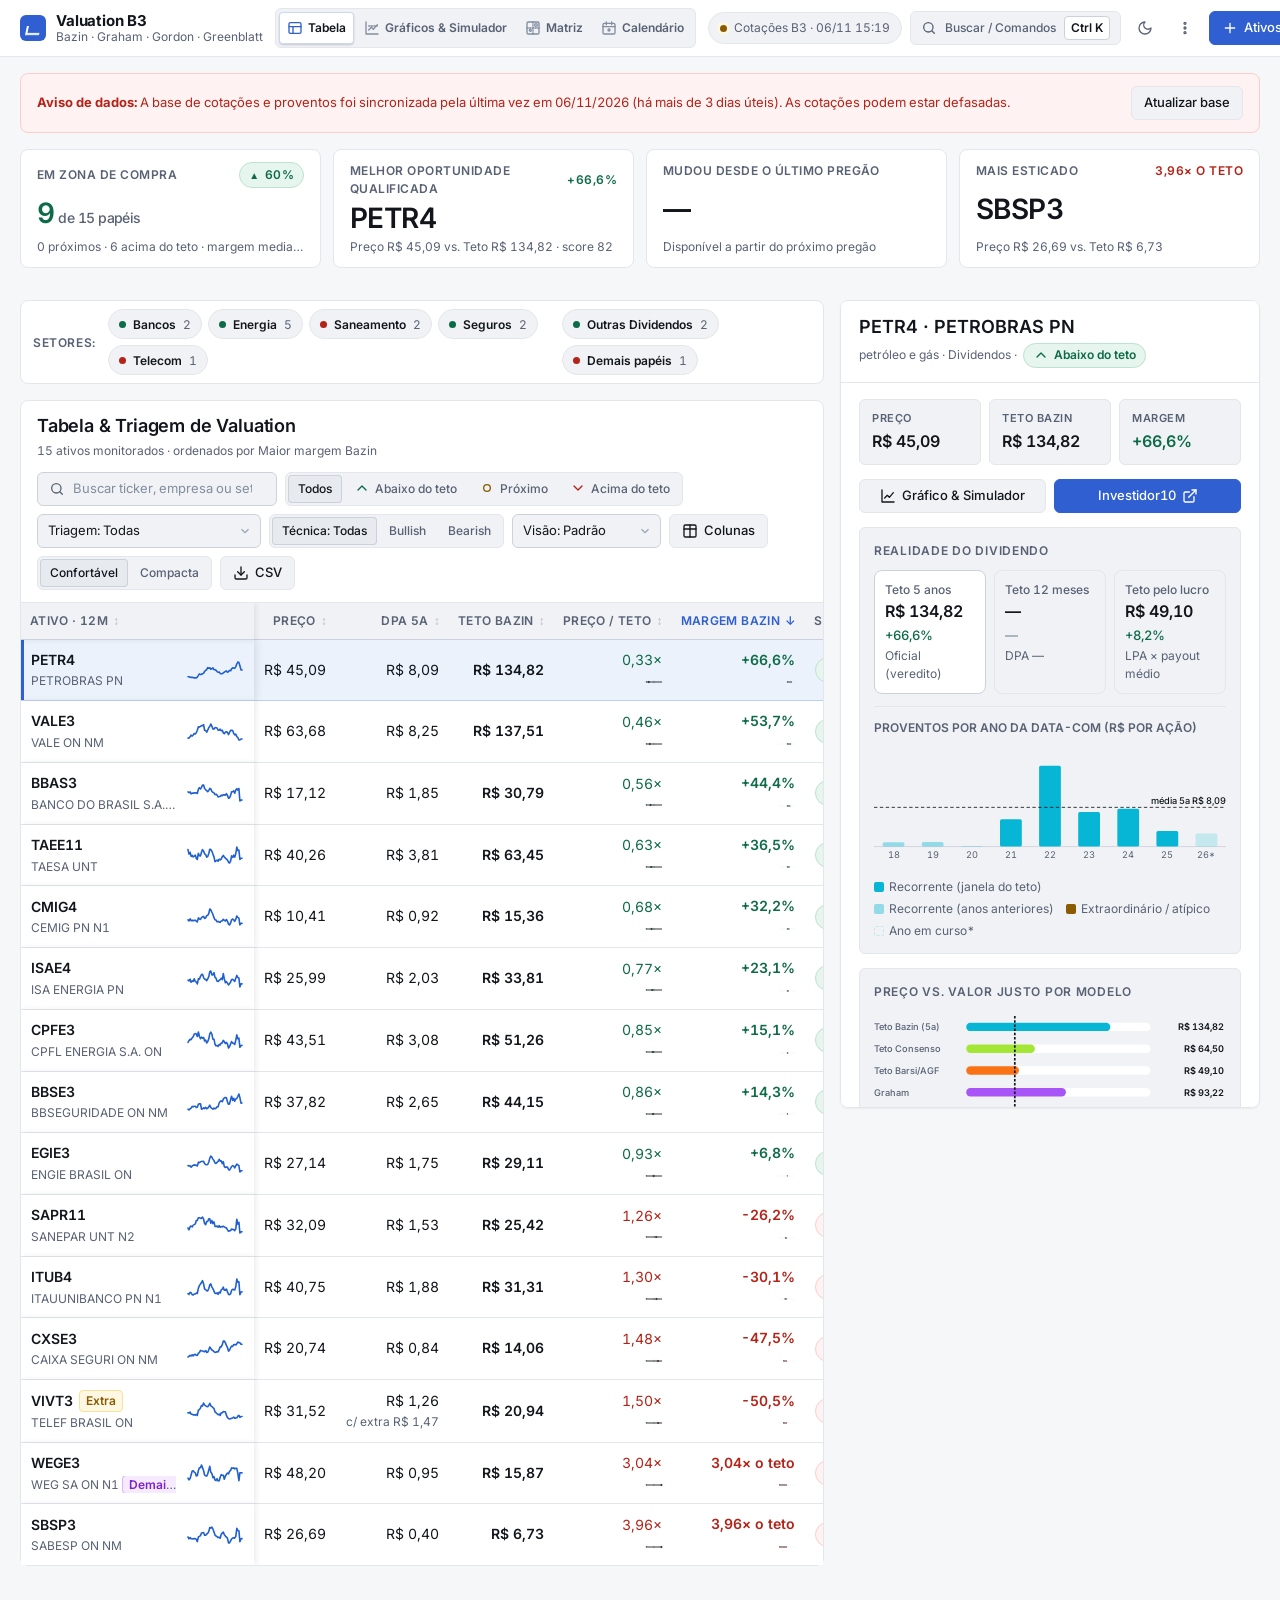
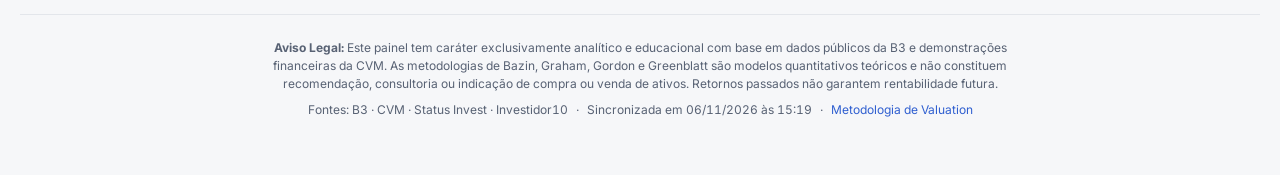
==== commit 17e3269a: "feat: triagem mais limpa - Preço/Teto, tendência do dividendo, triagens prontas, cards e sensibilida" ====
--- a/index.html
+++ b/index.html
@@ -14,8 +14,8 @@
   <meta name="twitter:card" content="summary_large_image">
   <link rel="icon" type="image/png" href="./favicon.png">
   <link rel="preload" href="./assets/fonts/inter-latin.woff2" as="font" type="font/woff2" crossorigin>
-  <link rel="stylesheet" href="./assets/css/tokens.css?v=20261106_v7">
-  <link rel="stylesheet" href="./assets/css/painel.css?v=20261106_v10">
+  <link rel="stylesheet" href="./assets/css/tokens.css?v=20261106_v11">
+  <link rel="stylesheet" href="./assets/css/painel.css?v=20261106_v11">
   <style>
     /* Regras prioritárias com proteção absoluta contra cache de CSS */
     .d-bazin-proj-grid {
@@ -221,6 +221,14 @@
                 </button>
               </div>
 
+              <!-- Triagens prontas do fluxo Bazin -->
+              <div class="select-wrap views-select-wrap">
+                <span class="sr-only">Triagem</span>
+                <select id="select-triagem" aria-label="Triagens prontas" data-tip="Triagens prontas: Bazin clássico, oportunidades qualificadas, possíveis armadilhas, perto do teto, data-com próxima e mudanças desde o último pregão">
+                  <option value="todas">Triagem: Todas</option>
+                </select>
+              </div>
+
               <!-- Filtro de Análise Técnica (Neutro) -->
               <div class="segmented" role="group" aria-label="Filtrar por análise técnica neutra" id="tech-signal-filter">
                 <button type="button" class="seg-btn is-active" data-tech="todos">Técnica: Todas</button>
@@ -248,8 +256,11 @@
                 <div class="cols-menu is-hidden" id="cols-menu" role="menu">
                   <div class="cols-menu-head">Colunas Visíveis</div>
                   <label class="cols-menu-item"><input type="checkbox" data-col="dpa" checked><span>DPA 5a</span></label>
-                  <label class="cols-menu-item"><input type="checkbox" data-col="falta" checked><span>Falta até teto</span></label>
+                  <label class="cols-menu-item"><input type="checkbox" data-col="falta" checked><span>Preço / Teto</span></label>
                   <label class="cols-menu-item"><input type="checkbox" data-col="sustent" checked><span>Anti-Cilada</span></label>
+                  <label class="cols-menu-item"><input type="checkbox" data-col="tend" checked><span>Div. 12m / 5a</span></label>
+                  <label class="cols-menu-item"><input type="checkbox" data-col="alt"><span>Tetos alternativos</span></label>
+                  <label class="cols-menu-item"><input type="checkbox" data-col="tec"><span>Técnica</span></label>
                   <label class="cols-menu-item"><input type="checkbox" data-col="graham" checked><span>Graham</span></label>
                   <label class="cols-menu-item"><input type="checkbox" data-col="gordon" checked><span>Gordon</span></label>
                   <label class="cols-menu-item"><input type="checkbox" data-col="gb" checked><span>Greenblatt</span></label>
@@ -276,17 +287,20 @@
           <div class="filter-chips" id="active-filters"></div>
 
           <div class="table-wrap">
-            <table class="vt" id="engine-valuation-table">
+            <table class="vt hide-col-alt hide-col-tec" id="engine-valuation-table">
               <thead>
                 <tr>
                   <th data-sort="ticker" data-tip="Código de negociação, setor e tendência de 12 meses">Ativo · 12m</th>
                   <th data-sort="preco" class="num" data-tip="Última cotação de fechamento na B3">Preço</th>
                   <th data-sort="dpa" class="num c-dpa" data-tip="Média anual de dividendos e JCP nos últimos 5 anos civis fechados">DPA 5a</th>
                   <th data-sort="teto" class="num" data-tip="Preço-teto Bazin (K = 6% fixo): DPA 5a ÷ 0,06">Teto Bazin</th>
-                  <th data-sort="faltateto" class="num c-falta" data-tip="Diferença em reais até o Teto Bazin (Teto − Preço). Positivo = abaixo do teto.">Falta até teto</th>
+                  <th data-sort="faltateto" class="num c-falta" data-tip="Preço ÷ Teto Bazin. Abaixo de 1,00× = negociando abaixo do teto. A barra mostra o preço (ponto) na escala de 0 a 2× o teto; o traço central é o teto.">Preço / Teto</th>
                   <th data-sort="margem" class="num" data-tip="Margem de segurança Bazin = (Teto − Preço) ÷ Teto">Margem Bazin</th>
                   <th data-sort="veredito" data-tip="Posição atual do preço em relação ao Teto Bazin">Situação</th>
                   <th data-sort="sustentabilidade" class="c-sustent" data-tip="Score Anti-Cilada (0–100): regularidade 5a, cobertura pelo lucro, alavancagem e tendência">Anti-Cilada</th>
+                  <th data-sort="tendencia" class="num c-tend" data-tip="DPA dos últimos 12 meses ÷ DPA médio de 5 anos. Abaixo de 70% = dividendo recente em queda: o teto oficial pode estar superestimado.">Div. 12m / 5a</th>
+                  <th class="num c-alt" data-tip="Tetos direcionais (não entram no veredito): Teto 12 meses (DPA 12m ÷ 6%) e Teto pelo lucro (LPA × payout médio ÷ 6%)">Tetos alternativos</th>
+                  <th class="c-tec" data-tip="Sinal técnico semanal (IFR e médias móveis). Disciplina separada do método Bazin.">Técnica</th>
                   <th data-sort="graham" class="num c-graham th-secondary" data-tip="Valor intrínseco de Graham √(22,5 × LPA × VPA)">Graham</th>
                   <th data-sort="gordon" class="num c-gordon th-secondary" data-tip="Preço justo de Gordon: DPA × (1+g) ÷ (k − g)">Gordon</th>
                   <th data-sort="greenblatt" class="num c-gb th-secondary" data-tip="Posição no ranking Greenblatt (EBIT/EV + ROIC). Bancos não participam.">Greenblatt</th>
@@ -294,9 +308,9 @@
                 </tr>
               </thead>
               <tbody id="engine-valuation-tbody">
-                <tr class="row-skeleton"><td colspan="12"><div class="skeleton"></div></td></tr>
-                <tr class="row-skeleton"><td colspan="12"><div class="skeleton"></div></td></tr>
-                <tr class="row-skeleton"><td colspan="12"><div class="skeleton"></div></td></tr>
+                <tr class="row-skeleton"><td colspan="15"><div class="skeleton"></div></td></tr>
+                <tr class="row-skeleton"><td colspan="15"><div class="skeleton"></div></td></tr>
+                <tr class="row-skeleton"><td colspan="15"><div class="skeleton"></div></td></tr>
               </tbody>
             </table>
           </div>
@@ -555,6 +569,8 @@
           <div class="segmented" id="matriz-yaxis-group" role="group" aria-label="Eixo Y de Qualidade">
             <button type="button" class="seg-btn is-active" data-my="roe" data-tip="Eixo vertical: ROE (Retorno sobre Patrimônio, referência ≥ 15%)">Y: ROE</button>
             <button type="button" class="seg-btn" data-my="roic" data-tip="Eixo vertical: ROIC operacional (referência ≥ 12%; bancos ficam fora)">Y: ROIC</button>
+            <button type="button" class="seg-btn" data-my="score" data-tip="Eixo vertical: Score Anti-Cilada (referência ≥ 75 = Forte). Qualidade do dividendo, não só do negócio.">Y: Anti-Cilada</button>
+            <button type="button" class="seg-btn" data-my="tendencia" data-tip="Eixo vertical: dividendo dos últimos 12 meses ÷ média de 5 anos (referência ≥ 70%). Abaixo do corte = dividendo recente em queda.">Y: Div. 12m/5a</button>
           </div>
 
           <button type="button" class="chip" id="matriz-notrap-btn" data-tip="Oculta ativos classificados como Risco Cilada (Score Anti-Cilada < 50)">
@@ -584,6 +600,9 @@
 
       <!-- Tabela ranqueada do quadrante ativo -->
       <div class="vcompare-table-wrap" id="matriz-table-wrap"></div>
+
+      <!-- Sensibilidade da margem ao DY exigido -->
+      <div class="vcompare-table-wrap" id="matriz-sensibilidade"></div>
     </section>
 
   </div>
@@ -791,8 +810,8 @@
 
 <div class="tooltip" id="tooltip" role="tooltip"></div>
 
-<script src="./assets/js/data.js?v=20261106_v10"></script>
-<script src="./assets/js/visao_grafica.js?v=20261106_v10"></script>
-<script src="./assets/js/matriz_calendario.js?v=20261106_v7"></script>
+<script src="./assets/js/data.js?v=20261106_v11"></script>
+<script src="./assets/js/visao_grafica.js?v=20261106_v11"></script>
+<script src="./assets/js/matriz_calendario.js?v=20261106_v11"></script>
 </body>
 </html>
--- a/assets/css/painel.css
+++ b/assets/css/painel.css
@@ -4700,3 +4700,31 @@
 @media (max-width: 480px) {
   .frd-tetos { grid-template-columns: 1fr; }
 }
+
+/* ---------- Fase 2: colunas novas da tabela ---------- */
+.vt.hide-col-tend th.c-tend,
+.vt.hide-col-tend td.c-tend { display: none !important; }
+.vt.hide-col-alt th.c-alt,
+.vt.hide-col-alt td.c-alt { display: none !important; }
+.vt.hide-col-tec th.c-tec,
+.vt.hide-col-tec td.c-tec { display: none !important; }
+.pt-cell { display: inline-flex; flex-direction: column; align-items: flex-end; gap: 3px; }
+.pt-cell .mono { font-variant-numeric: tabular-nums; }
+.pt-svg { display: block; overflow: visible; }
+.alt-teto { display: inline-flex; align-items: baseline; justify-content: flex-end; gap: 6px; white-space: nowrap; }
+.tag-mudou { font-size: 12px; font-weight: 500; padding: 0 6px; border-radius: 4px; border: 1px solid var(--border-strong); color: var(--muted); }
+.tag-mudou.is-entrou { color: var(--green); border-color: currentColor; }
+.tag-mudou.is-saiu { color: var(--red); border-color: currentColor; }
+.tag-mudou.is-teto { color: var(--yellow); border-color: currentColor; }
+.kpi-foot-stack { display: flex; flex-direction: column; gap: 2px; }
+
+/* ---------- Matriz: sensibilidade da margem ao DY exigido ---------- */
+#matriz-sensibilidade { margin-top: 16px; }
+.sens-table th .cell-sub { display: block; font-weight: 400; }
+.sens-cell { font-variant-numeric: tabular-nums; }
+.sens-g3 { background: color-mix(in srgb, var(--green) 32%, transparent); color: var(--text-strong); }
+.sens-g2 { background: color-mix(in srgb, var(--green) 20%, transparent); color: var(--text-strong); }
+.sens-g1 { background: color-mix(in srgb, var(--green) 10%, transparent); color: var(--text-strong); }
+.sens-y  { background: color-mix(in srgb, var(--yellow) 16%, transparent); color: var(--text-strong); }
+.sens-r1 { background: color-mix(in srgb, var(--red) 10%, transparent); color: var(--muted); }
+.sens-r2 { background: color-mix(in srgb, var(--red) 20%, transparent); color: var(--muted); }
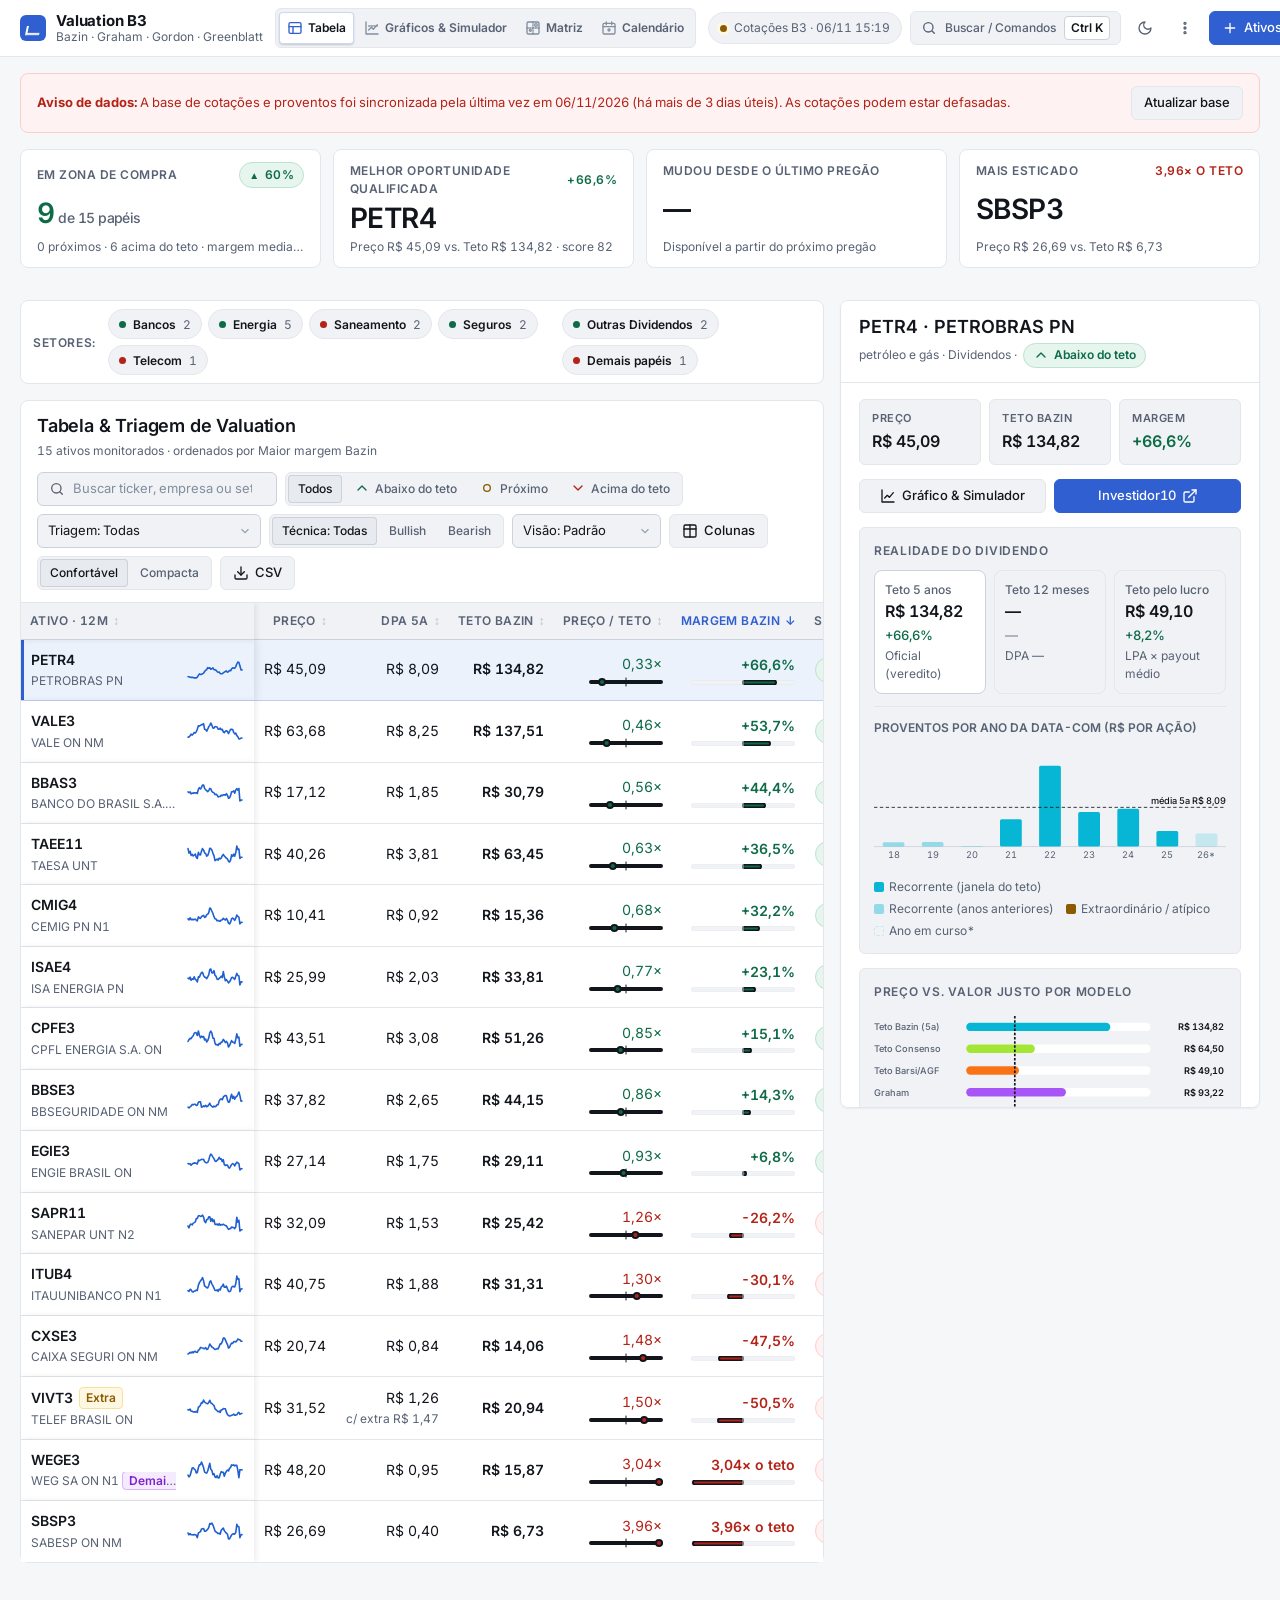
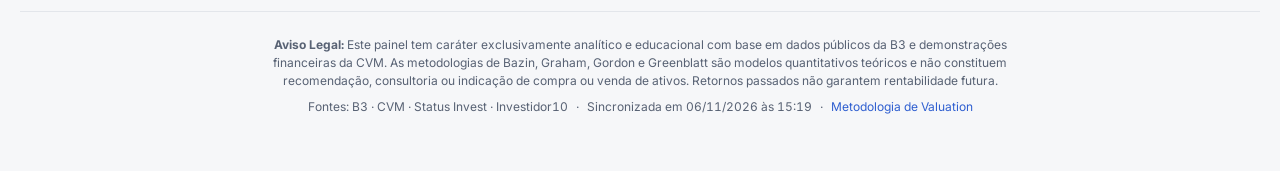
==== commit 3d3fabdc: "fix: barras Preço/Teto e de margem achatadas pela regra global de ícones; cores do mapa de sensibili" ====
--- a/index.html
+++ b/index.html
@@ -14,8 +14,8 @@
   <meta name="twitter:card" content="summary_large_image">
   <link rel="icon" type="image/png" href="./favicon.png">
   <link rel="preload" href="./assets/fonts/inter-latin.woff2" as="font" type="font/woff2" crossorigin>
-  <link rel="stylesheet" href="./assets/css/tokens.css?v=20261106_v11">
-  <link rel="stylesheet" href="./assets/css/painel.css?v=20261106_v11">
+  <link rel="stylesheet" href="./assets/css/tokens.css?v=20261106_v12">
+  <link rel="stylesheet" href="./assets/css/painel.css?v=20261106_v12">
   <style>
     /* Regras prioritárias com proteção absoluta contra cache de CSS */
     .d-bazin-proj-grid {
@@ -810,8 +810,8 @@
 
 <div class="tooltip" id="tooltip" role="tooltip"></div>
 
-<script src="./assets/js/data.js?v=20261106_v11"></script>
-<script src="./assets/js/visao_grafica.js?v=20261106_v11"></script>
-<script src="./assets/js/matriz_calendario.js?v=20261106_v11"></script>
+<script src="./assets/js/data.js?v=20261106_v12"></script>
+<script src="./assets/js/visao_grafica.js?v=20261106_v12"></script>
+<script src="./assets/js/matriz_calendario.js?v=20261106_v12"></script>
 </body>
 </html>
--- a/assets/css/painel.css
+++ b/assets/css/painel.css
@@ -4710,7 +4710,9 @@
 .vt.hide-col-tec td.c-tec { display: none !important; }
 .pt-cell { display: inline-flex; flex-direction: column; align-items: flex-end; gap: 3px; }
 .pt-cell .mono { font-variant-numeric: tabular-nums; }
-.pt-svg { display: block; overflow: visible; }
+.pt-cell .pt-svg { display: block; overflow: visible; width: 72px !important; height: 8px !important; }
+/* A regra global de ícones (16×16) também achatava a barra divergente da margem. */
+.margin-cell .mbar-svg { display: block; width: 104px !important; height: 5px !important; }
 .alt-teto { display: inline-flex; align-items: baseline; justify-content: flex-end; gap: 6px; white-space: nowrap; }
 .tag-mudou { font-size: 12px; font-weight: 500; padding: 0 6px; border-radius: 4px; border: 1px solid var(--border-strong); color: var(--muted); }
 .tag-mudou.is-entrou { color: var(--green); border-color: currentColor; }
@@ -4722,9 +4724,9 @@
 #matriz-sensibilidade { margin-top: 16px; }
 .sens-table th .cell-sub { display: block; font-weight: 400; }
 .sens-cell { font-variant-numeric: tabular-nums; }
-.sens-g3 { background: color-mix(in srgb, var(--green) 32%, transparent); color: var(--text-strong); }
-.sens-g2 { background: color-mix(in srgb, var(--green) 20%, transparent); color: var(--text-strong); }
-.sens-g1 { background: color-mix(in srgb, var(--green) 10%, transparent); color: var(--text-strong); }
-.sens-y  { background: color-mix(in srgb, var(--yellow) 16%, transparent); color: var(--text-strong); }
-.sens-r1 { background: color-mix(in srgb, var(--red) 10%, transparent); color: var(--muted); }
-.sens-r2 { background: color-mix(in srgb, var(--red) 20%, transparent); color: var(--muted); }
+.vt.sens-table td.sens-cell.sens-g3 { background: color-mix(in srgb, var(--green) 55%, transparent); color: var(--text-strong); }
+.vt.sens-table td.sens-cell.sens-g2 { background: color-mix(in srgb, var(--green) 36%, transparent); color: var(--text-strong); }
+.vt.sens-table td.sens-cell.sens-g1 { background: color-mix(in srgb, var(--green) 18%, transparent); color: var(--text-strong); }
+.vt.sens-table td.sens-cell.sens-y { background: color-mix(in srgb, var(--yellow) 28%, transparent); color: var(--text-strong); }
+.vt.sens-table td.sens-cell.sens-r1 { background: color-mix(in srgb, var(--red) 14%, transparent); color: var(--muted); }
+.vt.sens-table td.sens-cell.sens-r2 { background: color-mix(in srgb, var(--red) 26%, transparent); color: var(--muted); }
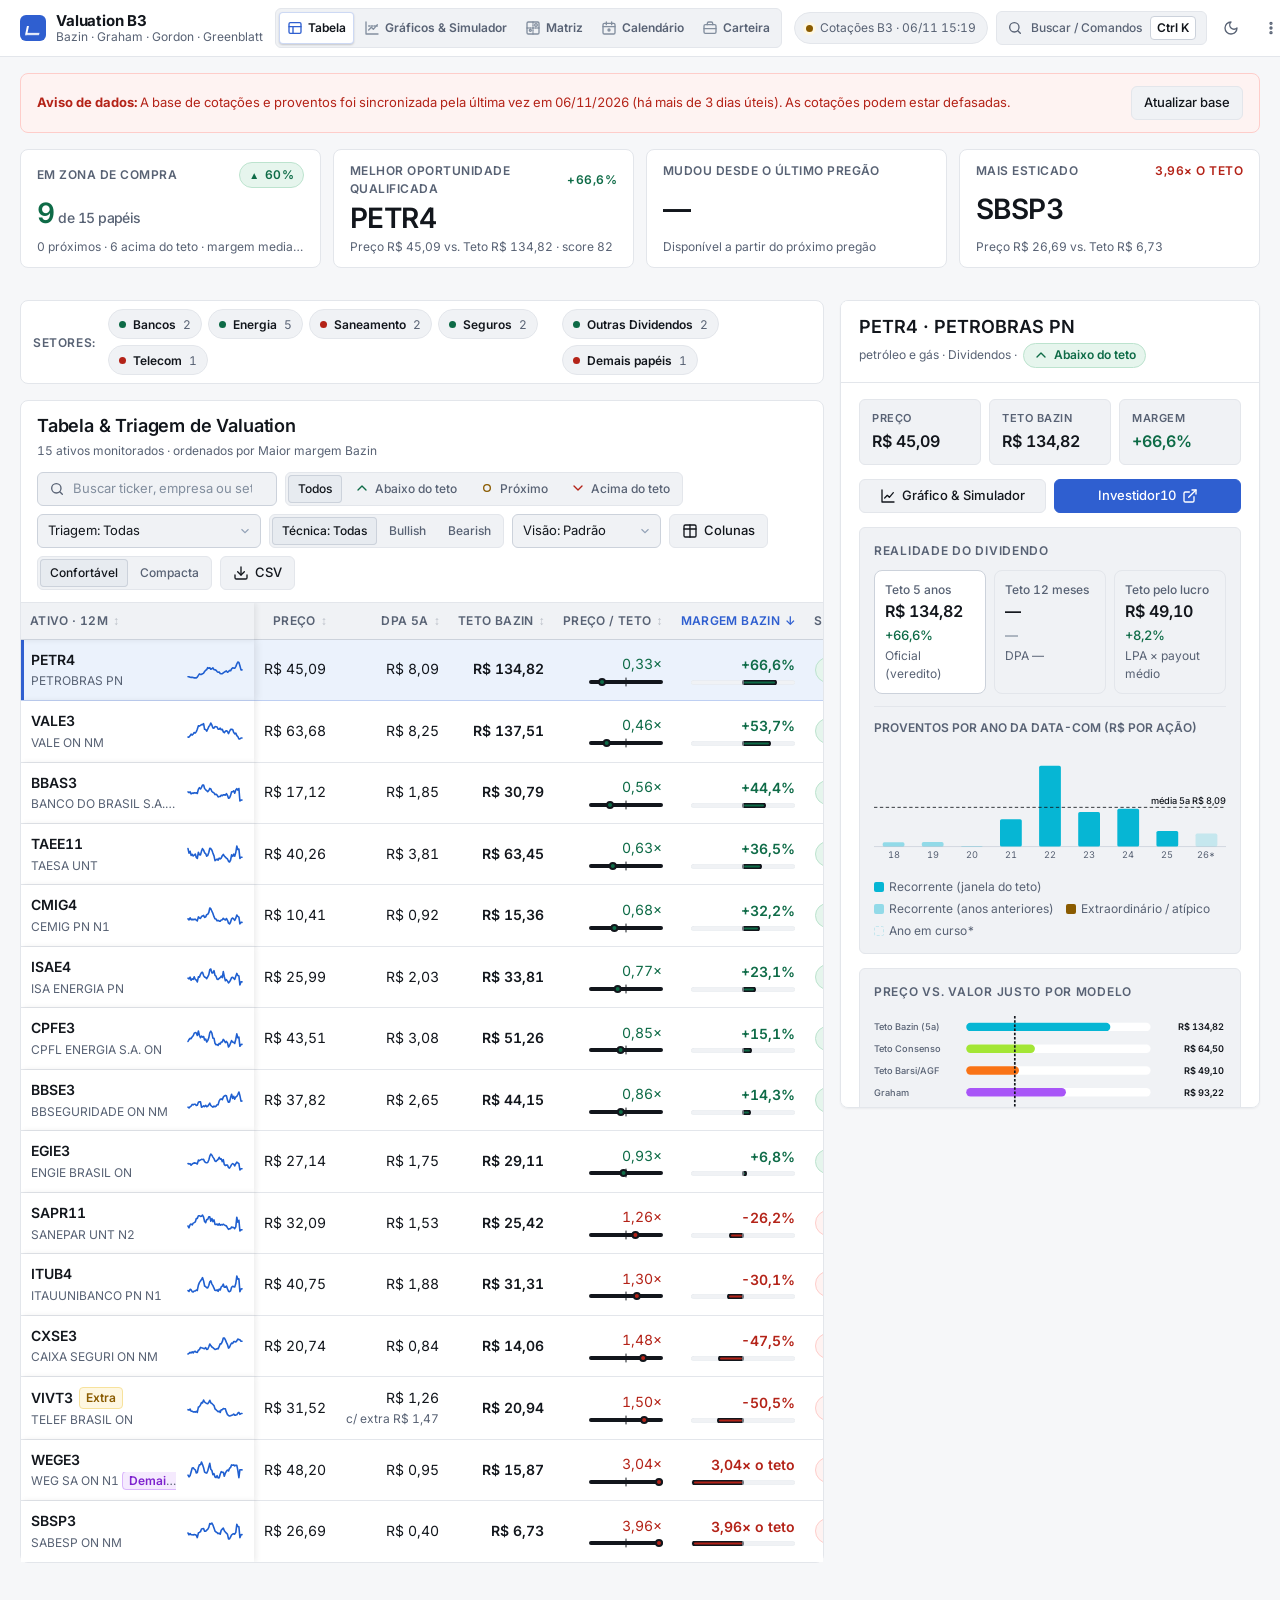
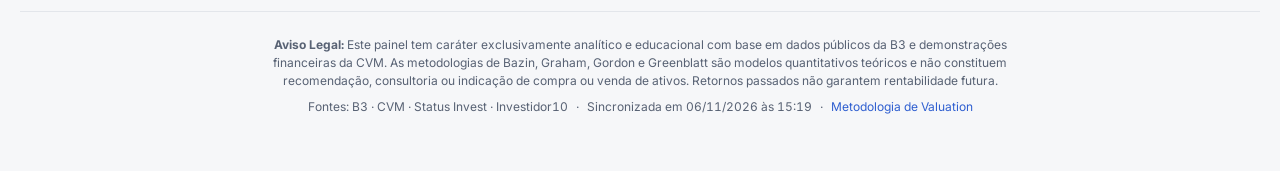
==== commit f904d8db: "feat: aba Carteira - posições, renda projetada 12m, concentração BESST, aporte do mês e alertas" ====
--- a/index.html
+++ b/index.html
@@ -14,8 +14,8 @@
   <meta name="twitter:card" content="summary_large_image">
   <link rel="icon" type="image/png" href="./favicon.png">
   <link rel="preload" href="./assets/fonts/inter-latin.woff2" as="font" type="font/woff2" crossorigin>
-  <link rel="stylesheet" href="./assets/css/tokens.css?v=20261106_v12">
-  <link rel="stylesheet" href="./assets/css/painel.css?v=20261106_v12">
+  <link rel="stylesheet" href="./assets/css/tokens.css?v=20261106_v13">
+  <link rel="stylesheet" href="./assets/css/painel.css?v=20261106_v13">
   <style>
     /* Regras prioritárias com proteção absoluta contra cache de CSS */
     .d-bazin-proj-grid {
@@ -100,6 +100,10 @@
           <svg viewBox="0 0 24 24" aria-hidden="true"><rect x="3" y="5" width="18" height="16" rx="2"/><path d="M16 3v4M8 3v4M3 10h18"/><circle cx="12" cy="15" r="1.5"/></svg>
           <span>Calendário</span>
         </button>
+        <button type="button" class="view-tab" role="tab" aria-selected="false" aria-controls="view-carteira" id="tab-btn-carteira" data-view-tab="carteira">
+          <svg viewBox="0 0 24 24" aria-hidden="true"><rect x="3" y="7" width="18" height="13" rx="2"/><path d="M8 7V5a2 2 0 0 1 2-2h4a2 2 0 0 1 2 2v2"/><path d="M3 13h18"/></svg>
+          <span>Carteira</span>
+        </button>
       </div>
       <span class="sr-only" id="view-nav-hint">Resumo executivo e tabela comparativa de valuation</span>
     </div>
@@ -704,6 +708,85 @@
 
   </div>
 
+  <!-- ABA 5: Carteira, renda projetada e aporte do mês (dados só neste navegador) -->
+  <div class="view-pane is-hidden" id="view-carteira" role="tabpanel" aria-labelledby="tab-btn-carteira">
+
+    <section class="card cal-toolbar-card">
+      <div class="cal-toolbar-inner">
+        <div>
+          <h1 class="card-title">Carteira &amp; Renda</h1>
+          <p class="card-sub">Suas posições, renda projetada, concentração BESST e sugestão de aporte. Dados salvos só neste navegador; use Exportar para levar a outro aparelho.</p>
+        </div>
+        <div class="mctrl-bar">
+          <form class="cart-add" id="cart-add-form" autocomplete="off">
+            <input class="cart-input cart-add-ticker" id="cart-add-ticker" list="cart-tickers" placeholder="Ticker" aria-label="Ticker" required>
+            <datalist id="cart-tickers"></datalist>
+            <input class="cart-input" id="cart-add-qtd" type="number" min="1" step="1" placeholder="Qtd." aria-label="Quantidade" required>
+            <input class="cart-input" id="cart-add-pm" type="number" min="0" step="0.01" placeholder="Preço médio" aria-label="Preço médio (vazio = cotação atual)" data-tip="Deixe vazio para usar a cotação atual">
+            <button type="submit" class="btn btn-primary">Adicionar</button>
+          </form>
+          <button type="button" class="btn btn-ghost" id="cart-export" data-tip="Baixar a carteira em JSON">Exportar</button>
+          <label class="btn btn-ghost" data-tip="Carregar uma carteira exportada">Importar<input type="file" id="cart-import-file" accept="application/json,.json" class="sr-only"></label>
+        </div>
+      </div>
+    </section>
+
+    <section class="kpi-grid" id="cart-kpis" aria-label="Resumo da carteira"></section>
+
+    <section class="card">
+      <div class="card-head card-head-wrap">
+        <div>
+          <h2 class="card-title">Posições</h2>
+          <p class="card-sub">Edite quantidade e preço médio direto na tabela · clique na linha para abrir o Raio-X</p>
+        </div>
+        <div class="mctrl-bar cart-config">
+          <label class="select-wrap"><span class="sr-only">Base da renda</span>
+            <select id="cart-base-renda" aria-label="Base da renda projetada" data-tip="Qual DPA usar na projeção de renda. 'Menor' é o conservador: se o dividendo caiu, usa o patamar recente.">
+              <option value="menor">Renda: menor (5a × 12m)</option>
+              <option value="5a">Renda: DPA médio 5a</option>
+              <option value="12m">Renda: DPA 12 meses</option>
+            </select>
+          </label>
+          <label class="chip"><input type="checkbox" id="cart-jcp-liq"> JCP líquido (−15% IR)</label>
+        </div>
+      </div>
+      <div id="cart-posicoes"></div>
+    </section>
+
+    <div class="cal-events-grid">
+      <section class="card">
+        <div class="card-head"><div>
+          <h2 class="card-title">Renda projetada · próximos 12 meses</h2>
+          <p class="card-sub">Pagamentos anunciados + estimativa pela sazonalidade de 5 anos</p>
+        </div></div>
+        <div class="cart-pad" id="cart-renda"></div>
+      </section>
+      <section class="card">
+        <div class="card-head"><div>
+          <h2 class="card-title">Concentração por setor</h2>
+          <p class="card-sub">Peso atual (barra) vs. peso-alvo (traço) · edite o alvo à direita</p>
+        </div></div>
+        <div class="cart-pad" id="cart-setores"></div>
+      </section>
+    </div>
+
+    <section class="card">
+      <div class="card-head card-head-wrap">
+        <div>
+          <h2 class="card-title">Aporte do mês</h2>
+          <p class="card-sub">Oportunidades qualificadas de toda a base, priorizando setores abaixo do seu alvo</p>
+        </div>
+        <div class="mctrl-bar cart-config">
+          <label class="cart-campo">Aporte R$ <input class="cart-input" id="cart-aporte-valor" type="number" min="0" step="100"></label>
+          <label class="cart-campo" data-tip="Margem Bazin mínima para entrar na lista">Margem mín. <input class="cart-input cart-alvo" id="cart-margem-min" type="number" min="0" max="80" step="5">%</label>
+          <label class="chip" data-tip="Avisa quando um papel da carteira ou do painel cruza o teto, e 2 dias antes de uma data-com (enquanto o painel estiver aberto)"><input type="checkbox" id="cart-alertas"> Alertas</label>
+        </div>
+      </div>
+      <div id="cart-aporte"></div>
+    </section>
+
+  </div>
+
   <footer class="main-footer" id="main-footer">
     <div class="footer-legal">
       <strong>Aviso Legal:</strong> Este painel tem caráter exclusivamente analítico e educacional com base em dados públicos da B3 e demonstrações financeiras da CVM. As metodologias de Bazin, Graham, Gordon e Greenblatt são modelos quantitativos teóricos e não constituem recomendação, consultoria ou indicação de compra ou venda de ativos. Retornos passados não garantem rentabilidade futura.
@@ -810,8 +893,9 @@
 
 <div class="tooltip" id="tooltip" role="tooltip"></div>
 
-<script src="./assets/js/data.js?v=20261106_v12"></script>
-<script src="./assets/js/visao_grafica.js?v=20261106_v12"></script>
-<script src="./assets/js/matriz_calendario.js?v=20261106_v12"></script>
+<script src="./assets/js/data.js?v=20261106_v13"></script>
+<script src="./assets/js/visao_grafica.js?v=20261106_v13"></script>
+<script src="./assets/js/matriz_calendario.js?v=20261106_v13"></script>
+  <script src="./assets/js/carteira.js?v=20261106_v13"></script>
 </body>
 </html>
--- a/assets/css/painel.css
+++ b/assets/css/painel.css
@@ -4730,3 +4730,42 @@
 .vt.sens-table td.sens-cell.sens-y { background: color-mix(in srgb, var(--yellow) 28%, transparent); color: var(--text-strong); }
 .vt.sens-table td.sens-cell.sens-r1 { background: color-mix(in srgb, var(--red) 14%, transparent); color: var(--muted); }
 .vt.sens-table td.sens-cell.sens-r2 { background: color-mix(in srgb, var(--red) 26%, transparent); color: var(--muted); }
+
+/* ---------- Fase 3: Carteira & Renda ---------- */
+#view-carteira { display: flex; flex-direction: column; gap: var(--sp-3); }
+#view-carteira.is-hidden { display: none; }
+.cart-add { display: flex; flex-wrap: wrap; gap: 6px; align-items: center; }
+.cart-input {
+  height: 32px; padding: 0 8px; border: 1px solid var(--border); border-radius: 6px;
+  background: var(--bg-elev, var(--surface)); color: var(--text-strong);
+  font-family: var(--mono); font-size: 13px; font-variant-numeric: tabular-nums; width: 96px;
+}
+.cart-input:focus { outline: none; border-color: var(--border-focus); }
+.cart-add-ticker { width: 110px; text-transform: uppercase; font-family: var(--sans); }
+.cart-table .cart-input { width: 84px; height: 28px; text-align: right; }
+.cart-alvo { width: 56px; text-align: right; }
+.cart-config { display: flex; flex-wrap: wrap; gap: 8px; align-items: center; }
+.cart-campo { display: inline-flex; align-items: center; gap: 6px; font-size: 13px; color: var(--muted); }
+.cart-pad { padding: 12px 16px; }
+.cart-vazio { padding: 24px 16px; font-size: 14px; color: var(--muted); line-height: 1.5; }
+.cart-vazio strong { color: var(--text-strong); display: block; margin-bottom: 4px; }
+.cart-setores { display: flex; flex-direction: column; gap: 10px; }
+.cart-setor-row { display: grid; grid-template-columns: 112px minmax(80px, 1fr) 44px auto 92px; gap: 10px; align-items: center; font-size: 13px; }
+.cart-setor-nome { color: var(--text); }
+.cart-setor-bar { width: 100%; height: 10px; display: block; overflow: visible; }
+.cart-setor-trilho { fill: var(--border); }
+.cart-setor-fill { fill: #06b6d4; }
+.cart-setor-alvo { stroke: var(--text-strong); stroke-width: 2; }
+.cart-setor-pct { text-align: right; color: var(--text-strong); }
+.cart-alvo-wrap { display: inline-flex; align-items: center; gap: 4px; color: var(--muted); }
+.cart-renda-svg { display: block; height: auto; overflow: visible; }
+.cart-bar-conf { fill: var(--green); }
+.cart-bar-est { fill: var(--green); opacity: 0.35; }
+.cart-bar-val { fill: var(--muted); font-family: var(--mono); font-size: 11px; }
+.frd-sw.cart-sw-conf { background: var(--green); }
+.frd-sw.cart-sw-est { background: var(--green); opacity: 0.35; }
+#view-carteira .kpi-foot { white-space: normal; }
+@media (max-width: 640px) {
+  .cart-setor-row { grid-template-columns: 90px minmax(60px, 1fr) 40px; }
+  .cart-setor-row .cart-alvo-wrap, .cart-setor-row > .cell-sub { grid-column: span 1; }
+}
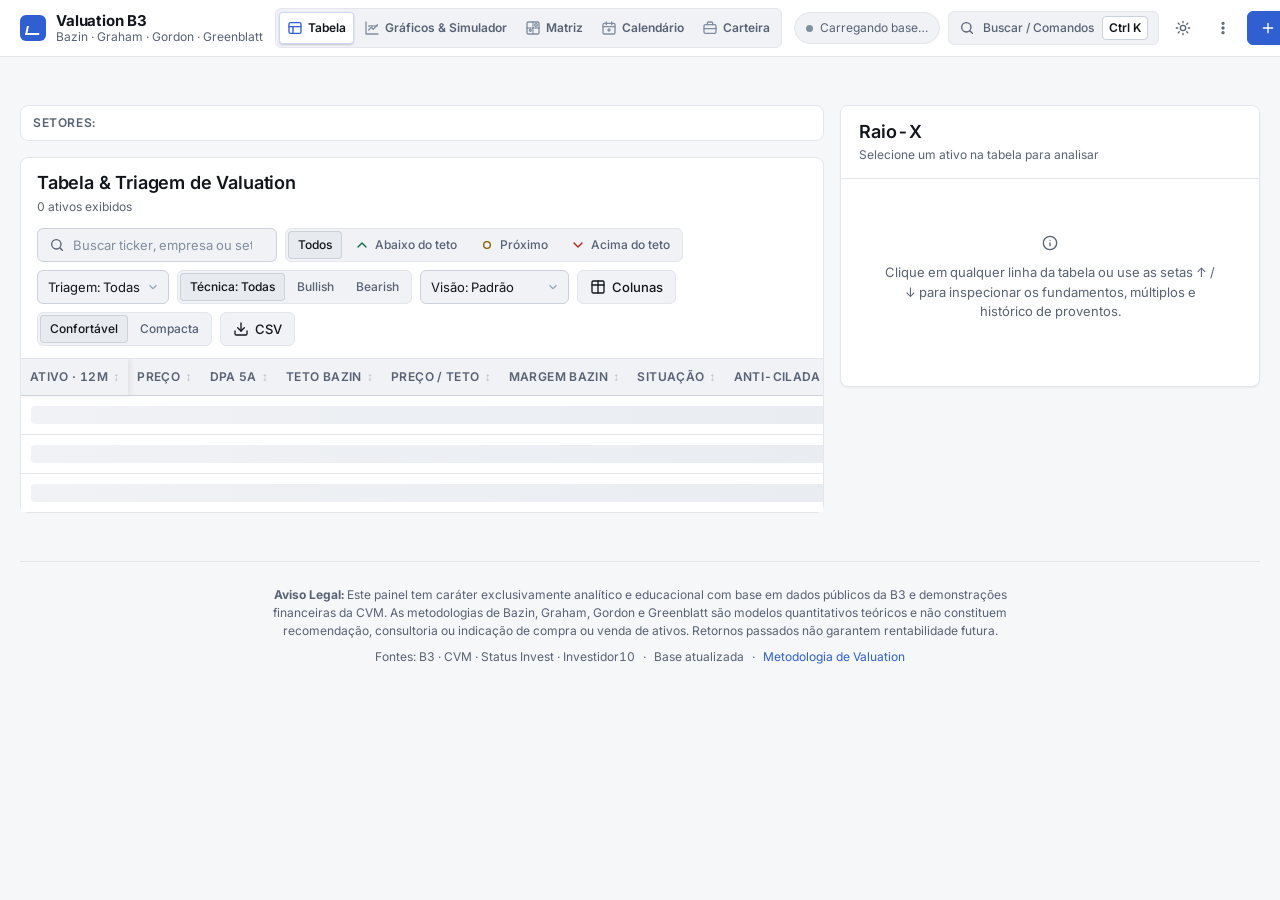
==== commit 53ed524b: "feat: Gordon, Consenso e Greenblatt viram referência recolhida; teto pelo lucro renomeado" ====
--- a/index.html
+++ b/index.html
@@ -14,8 +14,8 @@
   <meta name="twitter:card" content="summary_large_image">
   <link rel="icon" type="image/png" href="./favicon.png">
   <link rel="preload" href="./assets/fonts/inter-latin.woff2" as="font" type="font/woff2" crossorigin>
-  <link rel="stylesheet" href="./assets/css/tokens.css?v=20261106_v13">
-  <link rel="stylesheet" href="./assets/css/painel.css?v=20261106_v13">
+  <link rel="stylesheet" href="./assets/css/tokens.css?v=20261106_v14">
+  <link rel="stylesheet" href="./assets/css/painel.css?v=20261106_v14">
   <style>
     /* Regras prioritárias com proteção absoluta contra cache de CSS */
     .d-bazin-proj-grid {
@@ -266,8 +266,8 @@
                   <label class="cols-menu-item"><input type="checkbox" data-col="alt"><span>Tetos alternativos</span></label>
                   <label class="cols-menu-item"><input type="checkbox" data-col="tec"><span>Técnica</span></label>
                   <label class="cols-menu-item"><input type="checkbox" data-col="graham" checked><span>Graham</span></label>
-                  <label class="cols-menu-item"><input type="checkbox" data-col="gordon" checked><span>Gordon</span></label>
-                  <label class="cols-menu-item"><input type="checkbox" data-col="gb" checked><span>Greenblatt</span></label>
+                  <label class="cols-menu-item"><input type="checkbox" data-col="gordon"><span>Gordon (referência)</span></label>
+                  <label class="cols-menu-item"><input type="checkbox" data-col="gb"><span>Greenblatt (referência)</span></label>
                 </div>
               </div>
 
@@ -291,7 +291,7 @@
           <div class="filter-chips" id="active-filters"></div>
 
           <div class="table-wrap">
-            <table class="vt hide-col-alt hide-col-tec" id="engine-valuation-table">
+            <table class="vt hide-col-alt hide-col-tec hide-col-gordon hide-col-gb" id="engine-valuation-table">
               <thead>
                 <tr>
                   <th data-sort="ticker" data-tip="Código de negociação, setor e tendência de 12 meses">Ativo · 12m</th>
@@ -893,9 +893,15 @@
 
 <div class="tooltip" id="tooltip" role="tooltip"></div>
 
-<script src="./assets/js/data.js?v=20261106_v13"></script>
-<script src="./assets/js/visao_grafica.js?v=20261106_v13"></script>
-<script src="./assets/js/matriz_calendario.js?v=20261106_v13"></script>
-  <script src="./assets/js/carteira.js?v=20261106_v13"></script>
+<script src="./assets/js/nucleo.js?v=20261106_v14"></script>
+
+<script src="./assets/js/regras.js?v=20261106_v14"></script>
+
+<script src="./assets/js/fonte_dados.js?v=20261106_v14"></script>
+
+<script src="./assets/js/data.js?v=20261106_v14"></script>
+<script src="./assets/js/visao_grafica.js?v=20261106_v14"></script>
+<script src="./assets/js/matriz_calendario.js?v=20261106_v14"></script>
+  <script src="./assets/js/carteira.js?v=20261106_v14"></script>
 </body>
 </html>
--- a/assets/css/painel.css
+++ b/assets/css/painel.css
@@ -4752,9 +4752,9 @@
 .cart-setores { display: flex; flex-direction: column; gap: 10px; }
 .cart-setor-row { display: grid; grid-template-columns: 112px minmax(80px, 1fr) 44px auto 92px; gap: 10px; align-items: center; font-size: 13px; }
 .cart-setor-nome { color: var(--text); }
-.cart-setor-bar { width: 100%; height: 10px; display: block; overflow: visible; }
-.cart-setor-trilho { fill: var(--border); }
-.cart-setor-fill { fill: #06b6d4; }
+.cart-setor-row .cart-setor-bar { width: 100% !important; height: 10px !important; display: block; overflow: visible; }
+.cart-setor-trilho { fill: var(--border); stroke: none; }
+.cart-setor-fill { fill: #06b6d4; stroke: none; }
 .cart-setor-alvo { stroke: var(--text-strong); stroke-width: 2; }
 .cart-setor-pct { text-align: right; color: var(--text-strong); }
 .cart-alvo-wrap { display: inline-flex; align-items: center; gap: 4px; color: var(--muted); }
@@ -4769,3 +4769,11 @@
   .cart-setor-row { grid-template-columns: 90px minmax(60px, 1fr) 40px; }
   .cart-setor-row .cart-alvo-wrap, .cart-setor-row > .cell-sub { grid-column: span 1; }
 }
+
+/* ---------- Fase 4: outros modelos recolhidos ---------- */
+.d-outros > summary { cursor: pointer; list-style: none; display: flex; align-items: center; gap: 6px; }
+.d-outros > summary::-webkit-details-marker { display: none; }
+.d-outros > summary::before { content: '▸'; color: var(--muted); font-size: 12px; transition: transform 0.15s; }
+.d-outros[open] > summary::before { transform: rotate(90deg); }
+.d-outros-kv { margin-top: 10px; }
+.kv dd.d-outros-nota { grid-column: 1 / -1; text-align: left; color: var(--muted); font-size: 12px; font-family: var(--sans); margin-bottom: 6px; }
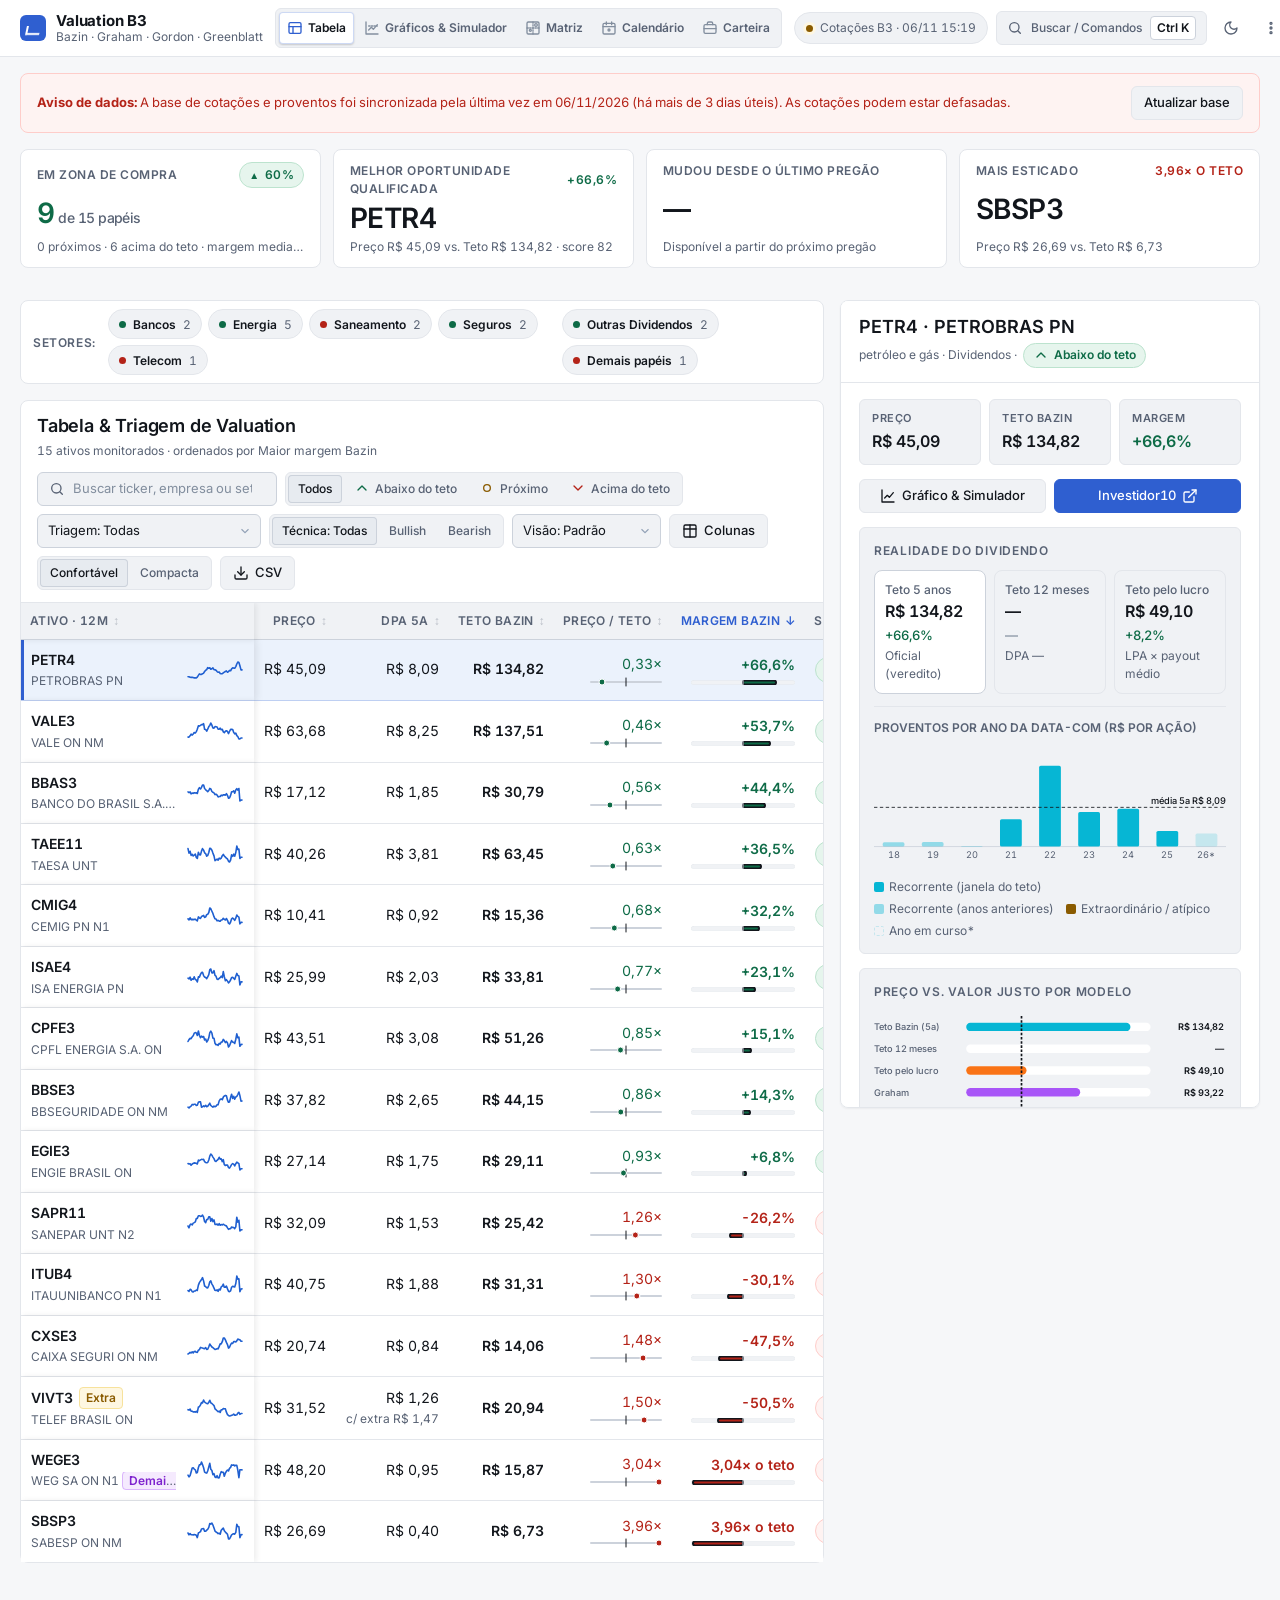
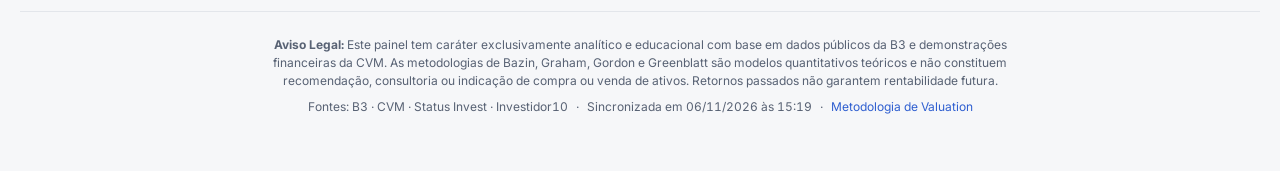
==== commit 019a5c7d: "fix: revisão mobile e tema claro - cartões, cores da carteira, mapa de sensibilidade, barra Preço/Te" ====
--- a/index.html
+++ b/index.html
@@ -14,8 +14,8 @@
   <meta name="twitter:card" content="summary_large_image">
   <link rel="icon" type="image/png" href="./favicon.png">
   <link rel="preload" href="./assets/fonts/inter-latin.woff2" as="font" type="font/woff2" crossorigin>
-  <link rel="stylesheet" href="./assets/css/tokens.css?v=20261106_v14">
-  <link rel="stylesheet" href="./assets/css/painel.css?v=20261106_v14">
+  <link rel="stylesheet" href="./assets/css/tokens.css?v=20261106_v15">
+  <link rel="stylesheet" href="./assets/css/painel.css?v=20261106_v15">
   <style>
     /* Regras prioritárias com proteção absoluta contra cache de CSS */
     .d-bazin-proj-grid {
@@ -98,7 +98,7 @@
         </button>
         <button type="button" class="view-tab" role="tab" aria-selected="false" aria-controls="view-calendario" id="tab-btn-calendario" data-view-tab="calendario">
           <svg viewBox="0 0 24 24" aria-hidden="true"><rect x="3" y="5" width="18" height="16" rx="2"/><path d="M16 3v4M8 3v4M3 10h18"/><circle cx="12" cy="15" r="1.5"/></svg>
-          <span>Calendário</span>
+          <span><span class="tab-label-desktop">Calendário</span><span class="tab-label-mobile">Agenda</span></span>
         </button>
         <button type="button" class="view-tab" role="tab" aria-selected="false" aria-controls="view-carteira" id="tab-btn-carteira" data-view-tab="carteira">
           <svg viewBox="0 0 24 24" aria-hidden="true"><rect x="3" y="7" width="18" height="13" rx="2"/><path d="M8 7V5a2 2 0 0 1 2-2h4a2 2 0 0 1 2 2v2"/><path d="M3 13h18"/></svg>
@@ -893,15 +893,15 @@
 
 <div class="tooltip" id="tooltip" role="tooltip"></div>
 
-<script src="./assets/js/nucleo.js?v=20261106_v14"></script>
-
-<script src="./assets/js/regras.js?v=20261106_v14"></script>
-
-<script src="./assets/js/fonte_dados.js?v=20261106_v14"></script>
-
-<script src="./assets/js/data.js?v=20261106_v14"></script>
-<script src="./assets/js/visao_grafica.js?v=20261106_v14"></script>
-<script src="./assets/js/matriz_calendario.js?v=20261106_v14"></script>
-  <script src="./assets/js/carteira.js?v=20261106_v14"></script>
+<script src="./assets/js/nucleo.js?v=20261106_v15"></script>
+
+<script src="./assets/js/regras.js?v=20261106_v15"></script>
+
+<script src="./assets/js/fonte_dados.js?v=20261106_v15"></script>
+
+<script src="./assets/js/data.js?v=20261106_v15"></script>
+<script src="./assets/js/visao_grafica.js?v=20261106_v15"></script>
+<script src="./assets/js/matriz_calendario.js?v=20261106_v15"></script>
+  <script src="./assets/js/carteira.js?v=20261106_v15"></script>
 </body>
 </html>
--- a/assets/css/painel.css
+++ b/assets/css/painel.css
@@ -4777,3 +4777,46 @@
 .d-outros[open] > summary::before { transform: rotate(90deg); }
 .d-outros-kv { margin-top: 10px; }
 .kv dd.d-outros-nota { grid-column: 1 / -1; text-align: left; color: var(--muted); font-size: 12px; font-family: var(--sans); margin-bottom: 6px; }
+
+/* ---------- Revisão mobile (Fases 2–4) ---------- */
+@media (max-width: 980px) {
+  /* Cartão da tabela: tendência do dividendo ao lado da margem; opcionais no fim. */
+  .vt tbody tr.row {
+    grid-template-areas:
+      "ticker  verdict"
+      "preco   teto"
+      "margem  tend"
+      "falta   sustent"
+      "dpa     gb"
+      "graham  gordon"
+      "alt     tec"
+      "actions actions";
+  }
+  .vt tbody td.c-margem { border-right: 1px solid var(--border); }
+  .vt tbody td.c-tend { grid-area: tend; }
+  .vt tbody td.c-alt { grid-area: alt; border-right: 1px solid var(--border); }
+  .vt tbody td.c-tec { grid-area: tec; }
+
+  /* Carteira: as cores de resultado e margem ficam na célula; o modo cartão as apagava. */
+  .vt.cart-table tbody td.t-green { color: var(--green-text, var(--green)); }
+  .vt.cart-table tbody td.t-red { color: var(--red-text, var(--red)); }
+  .vt.cart-table tbody td.t-yellow { color: var(--yellow-text, var(--yellow)); }
+
+  /* Sensibilidade ao DY: continua grade (mapa de calor), com rolagem horizontal. */
+  #matriz-sensibilidade .table-wrap { overflow-x: auto !important; }
+  .vt.sens-table { display: table; min-width: 520px; }
+  .vt.sens-table thead { display: table-header-group; }
+  .vt.sens-table tbody { display: table-row-group; padding: 0; }
+  .vt.sens-table tbody tr { display: table-row; }
+  .vt.sens-table tbody td { display: table-cell; padding: 6px 8px; text-align: right; border-bottom: 1px solid var(--border); }
+  .vt.sens-table tbody td:first-child { text-align: left; }
+  .vt.sens-table tbody td::before { content: none; }
+}
+
+/* Barra Preço/Teto: estilo explícito (a regra global de ícones aplicava fill:none e contorno de 2px). */
+.pt-svg .pt-trilho { fill: var(--border-strong); stroke: none; }
+.pt-svg .pt-teto { stroke: var(--text-strong); stroke-width: 1; fill: none; }
+.pt-svg .pt-ponto { stroke: var(--surface); stroke-width: 1; }
+.pt-svg .pt-ponto.is-verde { fill: var(--green); }
+.pt-svg .pt-ponto.is-amarelo { fill: var(--yellow); }
+.pt-svg .pt-ponto.is-vermelho { fill: var(--red); }
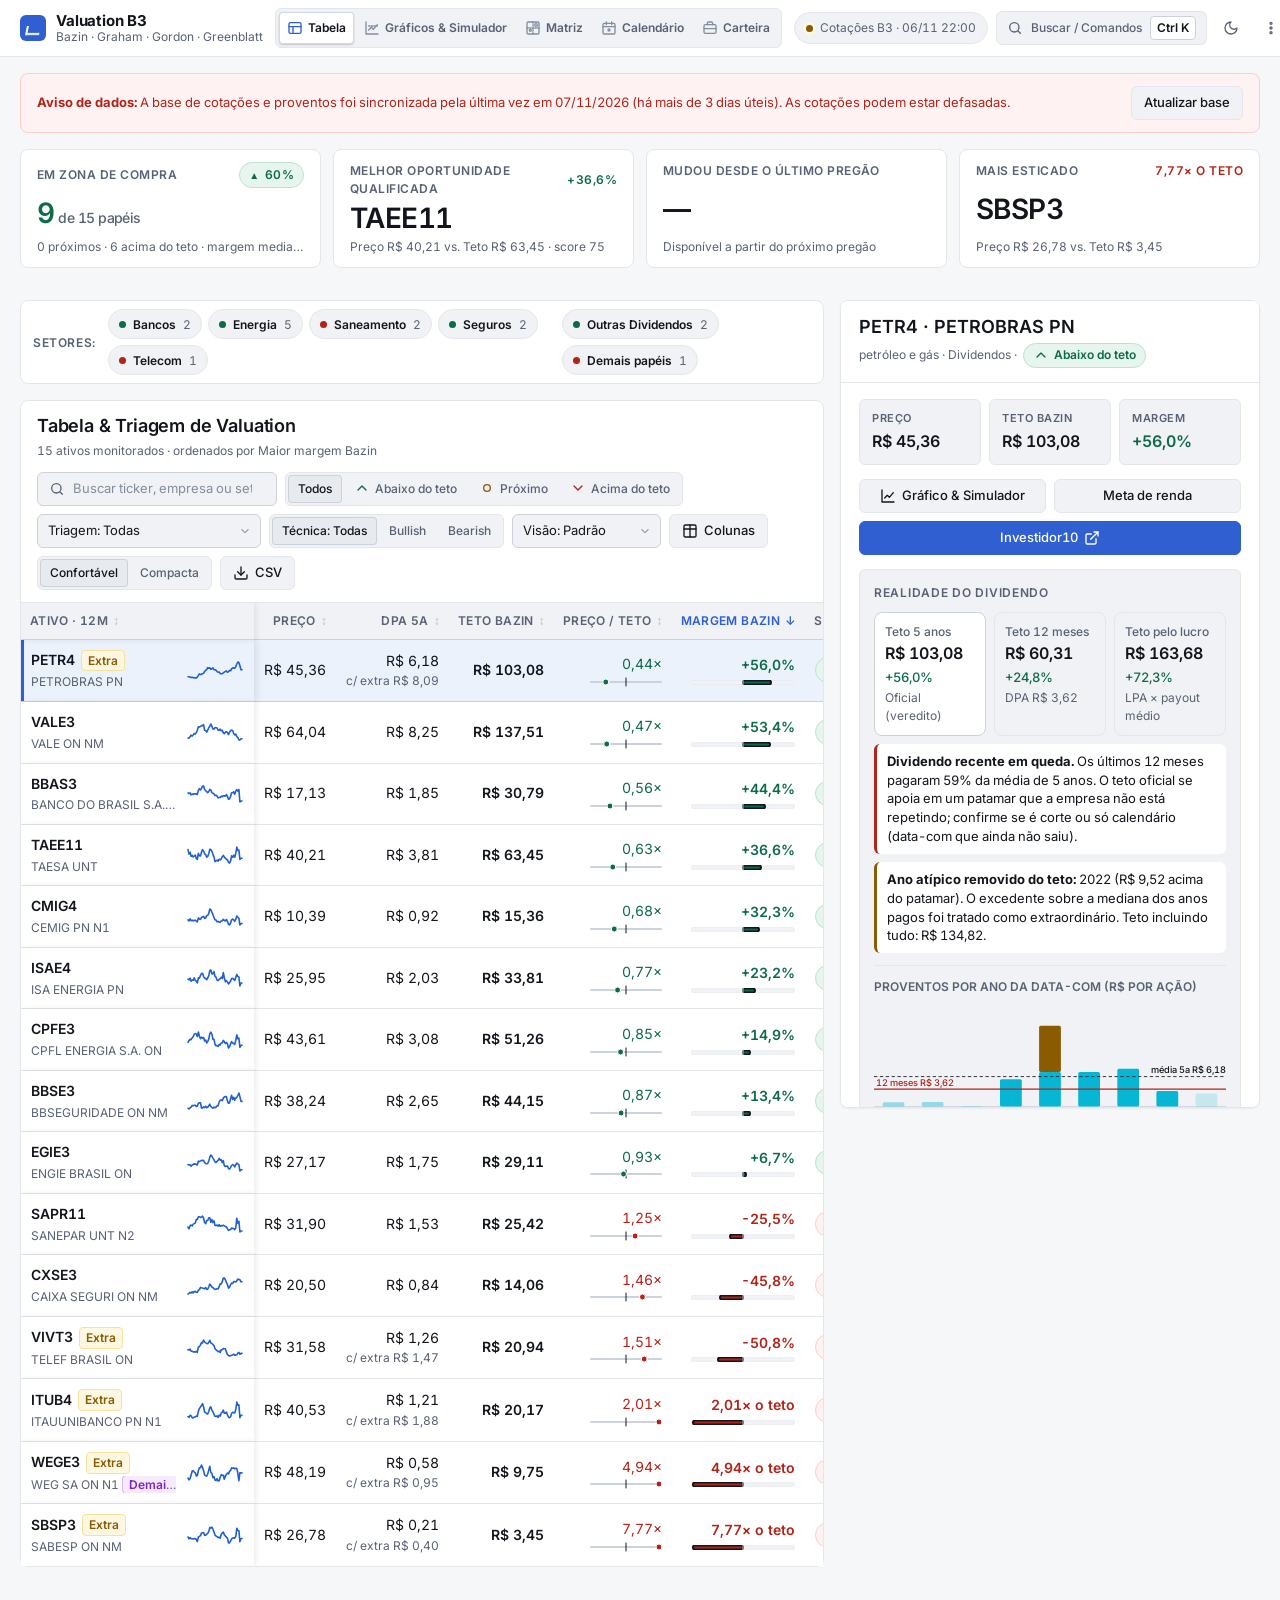
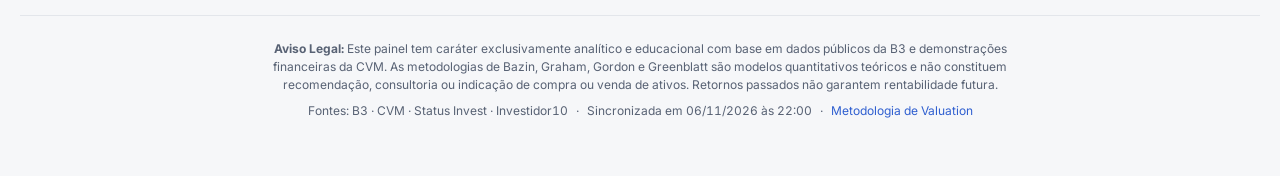
==== commit 94251a5f: "feat: meta de renda na Carteira - ações e capital para R$ X/mês, crescimento do dividendo e projeção" ====
--- a/index.html
+++ b/index.html
@@ -14,8 +14,8 @@
   <meta name="twitter:card" content="summary_large_image">
   <link rel="icon" type="image/png" href="./favicon.png">
   <link rel="preload" href="./assets/fonts/inter-latin.woff2" as="font" type="font/woff2" crossorigin>
-  <link rel="stylesheet" href="./assets/css/tokens.css?v=20261106_v15">
-  <link rel="stylesheet" href="./assets/css/painel.css?v=20261106_v15">
+  <link rel="stylesheet" href="./assets/css/tokens.css?v=20261110_v16">
+  <link rel="stylesheet" href="./assets/css/painel.css?v=20261110_v16">
   <style>
     /* Regras prioritárias com proteção absoluta contra cache de CSS */
     .d-bazin-proj-grid {
@@ -785,6 +785,30 @@
       <div id="cart-aporte"></div>
     </section>
 
+    <section class="card" id="cart-meta">
+      <div class="card-head card-head-wrap">
+        <div>
+          <h2 class="card-title">Meta de renda</h2>
+          <p class="card-sub">Quantas ações e quanto capital para receber R$ X por mês, e qual papel tende a render mais no futuro</p>
+        </div>
+        <div class="mctrl-bar cart-config">
+          <label class="cart-campo">Renda R$/mês <input class="cart-input" id="meta-renda" type="number" min="0" step="100"></label>
+          <label class="select-wrap"><span class="sr-only">Horizonte</span>
+            <select id="meta-anos" aria-label="Horizonte da projeção">
+              <option value="5">5 anos</option>
+              <option value="10">10 anos</option>
+              <option value="15">15 anos</option>
+              <option value="20">20 anos</option>
+            </select>
+          </label>
+          <input class="cart-input cart-add-ticker" id="meta-add" list="cart-tickers" placeholder="Ticker" aria-label="Ticker para comparar">
+          <button type="button" class="btn btn-ghost" id="meta-add-btn">Comparar</button>
+          <button type="button" class="btn btn-ghost" id="meta-pares" data-tip="Completa a comparação com papéis do mesmo setor (um por empresa), ordenados pela margem Bazin">Sugerir pares do setor</button>
+        </div>
+      </div>
+      <div class="cart-pad" id="cart-meta-corpo"></div>
+    </section>
+
   </div>
 
   <footer class="main-footer" id="main-footer">
@@ -893,15 +917,15 @@
 
 <div class="tooltip" id="tooltip" role="tooltip"></div>
 
-<script src="./assets/js/nucleo.js?v=20261106_v15"></script>
-
-<script src="./assets/js/regras.js?v=20261106_v15"></script>
-
-<script src="./assets/js/fonte_dados.js?v=20261106_v15"></script>
-
-<script src="./assets/js/data.js?v=20261106_v15"></script>
-<script src="./assets/js/visao_grafica.js?v=20261106_v15"></script>
-<script src="./assets/js/matriz_calendario.js?v=20261106_v15"></script>
-  <script src="./assets/js/carteira.js?v=20261106_v15"></script>
+<script src="./assets/js/nucleo.js?v=20261110_v16"></script>
+
+<script src="./assets/js/regras.js?v=20261110_v16"></script>
+
+<script src="./assets/js/fonte_dados.js?v=20261110_v16"></script>
+
+<script src="./assets/js/data.js?v=20261110_v16"></script>
+<script src="./assets/js/visao_grafica.js?v=20261110_v16"></script>
+<script src="./assets/js/matriz_calendario.js?v=20261110_v16"></script>
+  <script src="./assets/js/carteira.js?v=20261110_v16"></script>
 </body>
 </html>
--- a/assets/css/painel.css
+++ b/assets/css/painel.css
@@ -10,7 +10,6 @@
   --surface-2:       var(--bg-surface-elevated);
   --surface-hover:   var(--bg-surface-hover);
   --border:          var(--border-default);
-  --border-strong:   var(--border-strong);
 
   /* 2. Tipografia & Contraste WCAG AA (Inter puro, sem glifos) */
   --text-strong:     var(--text-primary);
@@ -45,12 +44,6 @@
   --red-line:        var(--verdict-red-border);
 
   /* 5. Séries de Gráficos (sem colisão com vereditos semânticos) */
-  --series-price:    var(--series-price);
-  --series-bazin:    var(--series-bazin);
-  --series-consenso: var(--series-consenso);
-  --series-barsi:    var(--series-barsi);
-  --series-graham:   var(--series-graham);
-  --series-gordon:   var(--series-gordon);
   --series-cmp-1:    #38bdf8;
   --series-cmp-2:    #c084fc;
   --series-cmp-3:    #f472b6;
@@ -103,7 +96,6 @@
   --surface-2:       var(--bg-surface-elevated);
   --surface-hover:   var(--bg-surface-hover);
   --border:          var(--border-default);
-  --border-strong:   var(--border-strong);
 
   --text-strong:     var(--text-primary);
   --text:            var(--text-primary);
@@ -130,12 +122,6 @@
   --red-soft:        var(--verdict-red-bg);
   --red-line:        var(--verdict-red-border);
 
-  --series-price:    var(--series-price);
-  --series-bazin:    var(--series-bazin);
-  --series-consenso: var(--series-consenso);
-  --series-barsi:    var(--series-barsi);
-  --series-graham:   var(--series-graham);
-  --series-gordon:   var(--series-gordon);
 
   --scrollbar-track:        var(--bg-app);
   --scrollbar-thumb:        rgba(0, 0, 0, 0.15);
@@ -4820,3 +4806,17 @@
 .pt-svg .pt-ponto.is-verde { fill: var(--green); }
 .pt-svg .pt-ponto.is-amarelo { fill: var(--yellow); }
 .pt-svg .pt-ponto.is-vermelho { fill: var(--red); }
+
+/* ---------- Carteira: meta de renda ---------- */
+.meta-chips { display: flex; flex-wrap: wrap; gap: 6px; margin-bottom: 10px; }
+.meta-chip { display: inline-flex; align-items: center; gap: 6px; padding: 2px 4px 2px 8px; border: 1px solid; border-radius: 999px; font-family: var(--mono); font-size: 13px; color: var(--text-strong); }
+.meta-chip button { border: 0; background: transparent; color: var(--muted); font-size: 15px; line-height: 1; cursor: pointer; padding: 0 4px; }
+.meta-chip button:hover { color: var(--text-strong); }
+.meta-chip-cor { display: inline-block; width: 8px; height: 8px; border-radius: 50%; margin-right: 6px; vertical-align: middle; }
+.meta-grafico { margin-top: 14px; }
+.meta-svg { display: block; height: auto; overflow: visible; }
+.meta-svg .meta-grade { stroke: var(--border); stroke-width: 1; fill: none; }
+.meta-svg .meta-linha { fill: none; stroke-width: 2.2; stroke-linejoin: round; stroke-linecap: round; }
+.meta-svg .meta-ponto { stroke: none; }
+.meta-svg .meta-rotulo { font-family: var(--mono); font-size: 12px; font-weight: 600; }
+.meta-leitura { margin: 8px 0 0; padding-left: 18px; font-size: 13px; line-height: 1.5; color: var(--text); }
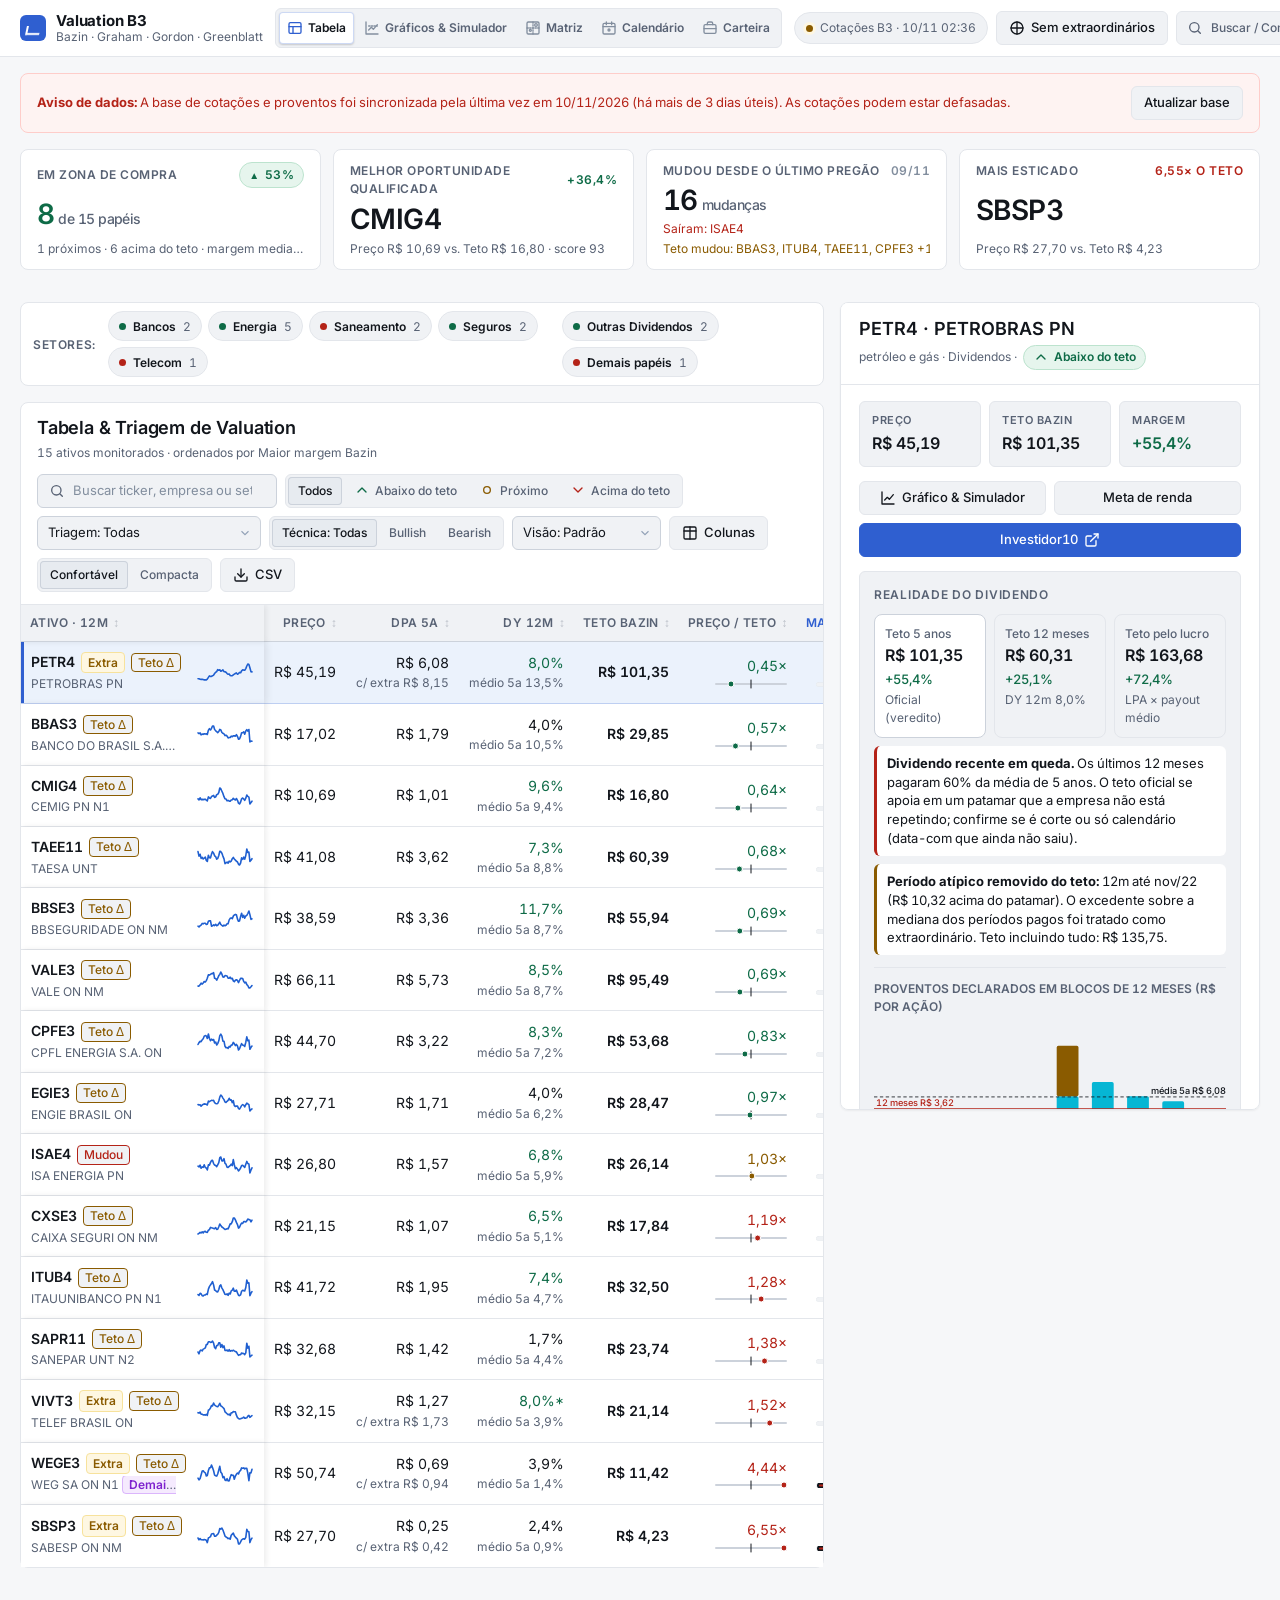
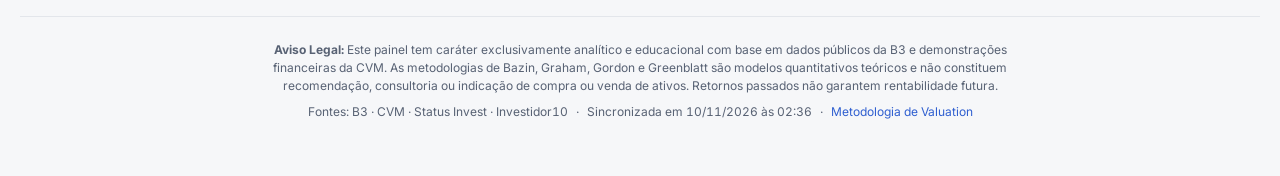
==== commit 4181e2ed: "feat: DY real de 12 meses em todo o painel, DPA por 60 meses corridos e lente de extraordinários" ====
--- a/index.html
+++ b/index.html
@@ -14,8 +14,8 @@
   <meta name="twitter:card" content="summary_large_image">
   <link rel="icon" type="image/png" href="./favicon.png">
   <link rel="preload" href="./assets/fonts/inter-latin.woff2" as="font" type="font/woff2" crossorigin>
-  <link rel="stylesheet" href="./assets/css/tokens.css?v=20261110_v16">
-  <link rel="stylesheet" href="./assets/css/painel.css?v=20261110_v16">
+  <link rel="stylesheet" href="./assets/css/tokens.css?v=20261110_v17">
+  <link rel="stylesheet" href="./assets/css/painel.css?v=20261110_v17">
   <style>
     /* Regras prioritárias com proteção absoluta contra cache de CSS */
     .d-bazin-proj-grid {
@@ -114,6 +114,12 @@
         <span id="status-text"><span class="status-text-full">Carregando base…</span><span class="status-text-mobile">Carregando…</span></span>
       </button>
 
+      <!-- Lente de extraordinários (teto/margem/DPA/DY médio com ou sem extraordinários) -->
+      <button type="button" class="btn btn-ghost lente-btn" id="btn-lente-extra" aria-pressed="false">
+        <svg viewBox="0 0 24 24" aria-hidden="true"><path d="M12 3v18M3 12h18" /><circle cx="12" cy="12" r="9" /></svg>
+        <span class="lente-txt">Sem extraordinários</span>
+      </button>
+
       <!-- Botão Gatilho da Paleta de Comandos -->
       <button type="button" class="btn btn-ghost topbar-cmd-btn" id="btn-open-cmd-palette" aria-label="Abrir paleta de comandos (Ctrl+K)" data-tip="Paleta de Comandos (Ctrl+K)">
         <svg viewBox="0 0 24 24" aria-hidden="true"><circle cx="11" cy="11" r="7"/><path d="m20 20-3.5-3.5"/></svg>
@@ -260,6 +266,7 @@
                 <div class="cols-menu is-hidden" id="cols-menu" role="menu">
                   <div class="cols-menu-head">Colunas Visíveis</div>
                   <label class="cols-menu-item"><input type="checkbox" data-col="dpa" checked><span>DPA 5a</span></label>
+                  <label class="cols-menu-item"><input type="checkbox" data-col="dy" checked><span>DY 12m</span></label>
                   <label class="cols-menu-item"><input type="checkbox" data-col="falta" checked><span>Preço / Teto</span></label>
                   <label class="cols-menu-item"><input type="checkbox" data-col="sustent" checked><span>Anti-Cilada</span></label>
                   <label class="cols-menu-item"><input type="checkbox" data-col="tend" checked><span>Div. 12m / 5a</span></label>
@@ -296,8 +303,9 @@
                 <tr>
                   <th data-sort="ticker" data-tip="Código de negociação, setor e tendência de 12 meses">Ativo · 12m</th>
                   <th data-sort="preco" class="num" data-tip="Última cotação de fechamento na B3">Preço</th>
-                  <th data-sort="dpa" class="num c-dpa" data-tip="Média anual de dividendos e JCP nos últimos 5 anos civis fechados">DPA 5a</th>
-                  <th data-sort="teto" class="num" data-tip="Preço-teto Bazin (K = 6% fixo): DPA 5a ÷ 0,06">Teto Bazin</th>
+                  <th data-sort="dpa" class="num c-dpa" data-tip="DPA médio: proventos declarados nos últimos 60 meses ÷ 5 (base do teto)">DPA 5a</th>
+                  <th data-sort="dy" class="num c-dy" data-tip="DY real: proventos declarados (data-com) nos últimos 12 meses ÷ cotação, bruto. Abaixo, o DY médio dos últimos 5 anos (base do teto). * = inclui extraordinário.">DY 12m</th>
+                  <th data-sort="teto" class="num" data-tip="Preço-teto Bazin (K = 6% fixo): DPA médio dos últimos 60 meses ÷ 0,06">Teto Bazin</th>
                   <th data-sort="faltateto" class="num c-falta" data-tip="Preço ÷ Teto Bazin. Abaixo de 1,00× = negociando abaixo do teto. A barra mostra o preço (ponto) na escala de 0 a 2× o teto; o traço central é o teto.">Preço / Teto</th>
                   <th data-sort="margem" class="num" data-tip="Margem de segurança Bazin = (Teto − Preço) ÷ Teto">Margem Bazin</th>
                   <th data-sort="veredito" data-tip="Posição atual do preço em relação ao Teto Bazin">Situação</th>
@@ -312,9 +320,9 @@
                 </tr>
               </thead>
               <tbody id="engine-valuation-tbody">
-                <tr class="row-skeleton"><td colspan="15"><div class="skeleton"></div></td></tr>
-                <tr class="row-skeleton"><td colspan="15"><div class="skeleton"></div></td></tr>
-                <tr class="row-skeleton"><td colspan="15"><div class="skeleton"></div></td></tr>
+                <tr class="row-skeleton"><td colspan="16"><div class="skeleton"></div></td></tr>
+                <tr class="row-skeleton"><td colspan="16"><div class="skeleton"></div></td></tr>
+                <tr class="row-skeleton"><td colspan="16"><div class="skeleton"></div></td></tr>
               </tbody>
             </table>
           </div>
@@ -741,10 +749,10 @@
         </div>
         <div class="mctrl-bar cart-config">
           <label class="select-wrap"><span class="sr-only">Base da renda</span>
-            <select id="cart-base-renda" aria-label="Base da renda projetada" data-tip="Qual DPA usar na projeção de renda. 'Menor' é o conservador: se o dividendo caiu, usa o patamar recente.">
-              <option value="menor">Renda: menor (5a × 12m)</option>
-              <option value="5a">Renda: DPA médio 5a</option>
-              <option value="12m">Renda: DPA 12 meses</option>
+            <select id="cart-base-renda" aria-label="Base da renda projetada" data-tip="Qual DY usar na renda projetada e na meta. Padrão: o DY atual, pago nos últimos 12 meses.">
+              <option value="12m">Renda: DY atual (12 meses)</option>
+              <option value="5a">Renda: DY médio 5a</option>
+              <option value="menor">Renda: conservador (menor dos dois)</option>
             </select>
           </label>
           <label class="chip"><input type="checkbox" id="cart-jcp-liq"> JCP líquido (−15% IR)</label>
@@ -917,15 +925,15 @@
 
 <div class="tooltip" id="tooltip" role="tooltip"></div>
 
-<script src="./assets/js/nucleo.js?v=20261110_v16"></script>
-
-<script src="./assets/js/regras.js?v=20261110_v16"></script>
-
-<script src="./assets/js/fonte_dados.js?v=20261110_v16"></script>
-
-<script src="./assets/js/data.js?v=20261110_v16"></script>
-<script src="./assets/js/visao_grafica.js?v=20261110_v16"></script>
-<script src="./assets/js/matriz_calendario.js?v=20261110_v16"></script>
-  <script src="./assets/js/carteira.js?v=20261110_v16"></script>
+<script src="./assets/js/nucleo.js?v=20261110_v17"></script>
+
+<script src="./assets/js/regras.js?v=20261110_v17"></script>
+
+<script src="./assets/js/fonte_dados.js?v=20261110_v17"></script>
+
+<script src="./assets/js/data.js?v=20261110_v17"></script>
+<script src="./assets/js/visao_grafica.js?v=20261110_v17"></script>
+<script src="./assets/js/matriz_calendario.js?v=20261110_v17"></script>
+  <script src="./assets/js/carteira.js?v=20261110_v17"></script>
 </body>
 </html>
--- a/assets/css/painel.css
+++ b/assets/css/painel.css
@@ -4790,7 +4790,7 @@
 
   /* Sensibilidade ao DY: continua grade (mapa de calor), com rolagem horizontal. */
   #matriz-sensibilidade .table-wrap { overflow-x: auto !important; }
-  .vt.sens-table { display: table; min-width: 520px; }
+  .vt.sens-table { display: table; min-width: 600px; }
   .vt.sens-table thead { display: table-header-group; }
   .vt.sens-table tbody { display: table-row-group; padding: 0; }
   .vt.sens-table tbody tr { display: table-row; }
@@ -4814,9 +4814,32 @@
 .meta-chip button:hover { color: var(--text-strong); }
 .meta-chip-cor { display: inline-block; width: 8px; height: 8px; border-radius: 50%; margin-right: 6px; vertical-align: middle; }
 .meta-grafico { margin-top: 14px; }
-.meta-svg { display: block; height: auto; overflow: visible; }
+.meta-svg { display: block; width: 100%; max-width: 820px; height: auto; overflow: visible; }
 .meta-svg .meta-grade { stroke: var(--border); stroke-width: 1; fill: none; }
 .meta-svg .meta-linha { fill: none; stroke-width: 2.2; stroke-linejoin: round; stroke-linecap: round; }
 .meta-svg .meta-ponto { stroke: none; }
 .meta-svg .meta-rotulo { font-family: var(--mono); font-size: 12px; font-weight: 600; }
 .meta-leitura { margin: 8px 0 0; padding-left: 18px; font-size: 13px; line-height: 1.5; color: var(--text); }
+
+/* ---------- DY real e lente de extraordinários ---------- */
+.vt.hide-col-dy th.c-dy,
+.vt.hide-col-dy td.c-dy { display: none !important; }
+.lente-btn { white-space: nowrap; }
+.lente-btn.is-active { color: var(--yellow); border-color: var(--yellow); background: color-mix(in srgb, var(--yellow) 12%, transparent); }
+@media (max-width: 980px) {
+  .vt tbody tr.row {
+    grid-template-areas:
+      "ticker  verdict"
+      "preco   teto"
+      "margem  tend"
+      "dy      falta"
+      "dpa     sustent"
+      "graham  gordon"
+      "gb      alt"
+      "tec     tec"
+      "actions actions";
+  }
+  .vt tbody td.c-dy { grid-area: dy; border-right: 1px solid var(--border); }
+  .vt tbody td.c-falta { border-right: none; }
+  .lente-btn .lente-txt { display: none; }
+}
